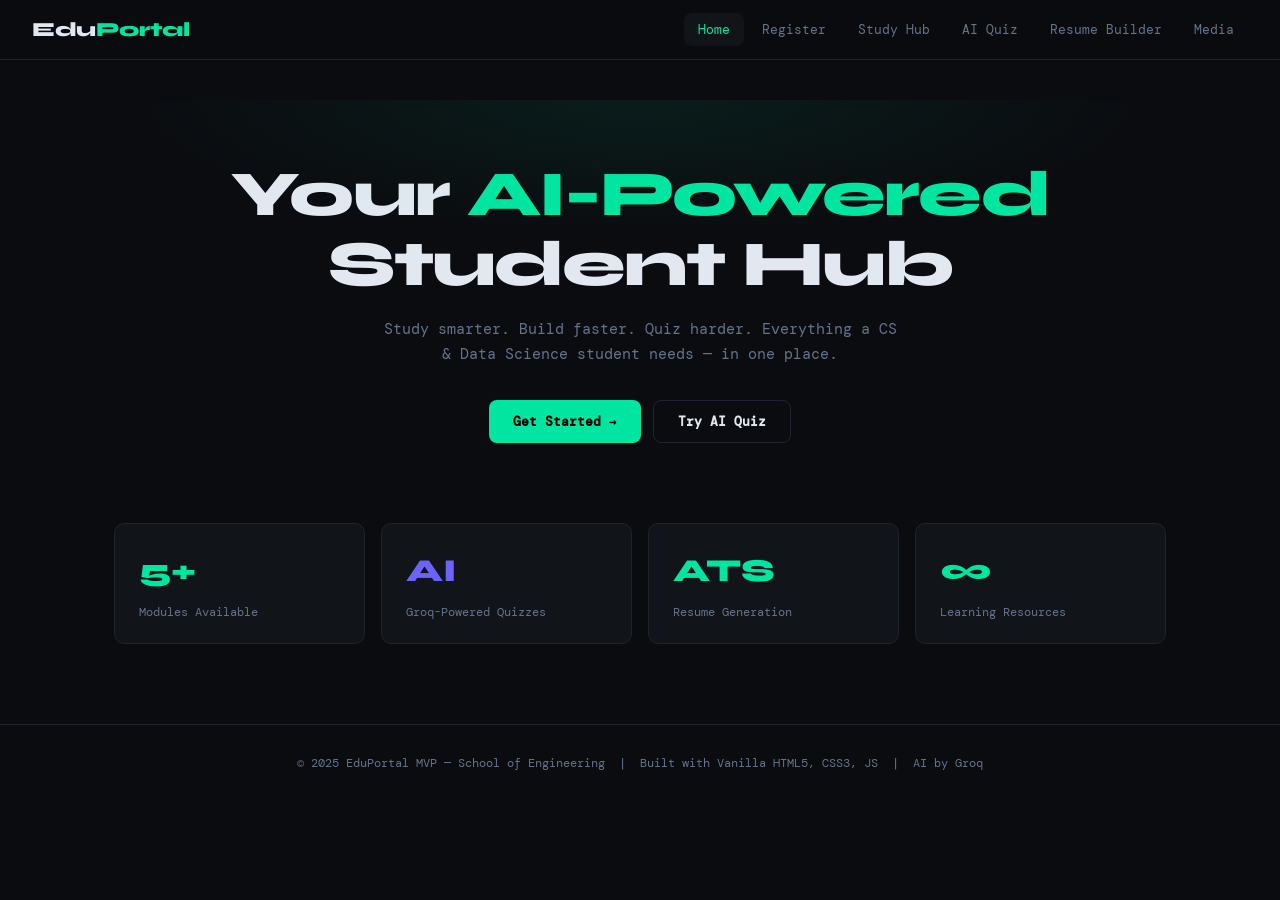
==== index.html @ 5105e4b5 "Rename eduportal.html to index.html" ====
<!DOCTYPE html>
<html lang="en">
<head>
  <meta charset="UTF-8" />
  <meta name="viewport" content="width=device-width, initial-scale=1.0" />
  <title>EduPortal MVP — AI Student Success Platform</title>
  <link rel="preconnect" href="https://fonts.googleapis.com" />
  <link href="https://fonts.googleapis.com/css2?family=Syne:wght@400;600;700;800&family=DM+Mono:wght@300;400;500&display=swap" rel="stylesheet" />
  <style>
    /* ─── TOKENS ─────────────────────────────────────────── */
    :root {
      --bg:        #0a0c10;
      --surface:   #111419;
      --border:    #1e2330;
      --accent:    #00e5a0;
      --accent2:   #6c63ff;
      --warn:      #ff6b6b;
      --text:      #e2e8f0;
      --muted:     #64748b;
      --radius:    10px;
      --font-head: 'Syne', sans-serif;
      --font-mono: 'DM Mono', monospace;
    }

    /* ─── RESET ──────────────────────────────────────────── */
    *, *::before, *::after { box-sizing: border-box; margin: 0; padding: 0; }
    html { scroll-behavior: smooth; }
    body {
      background: var(--bg);
      color: var(--text);
      font-family: var(--font-mono);
      font-size: 14px;
      line-height: 1.7;
      min-height: 100vh;
    }
    a { color: var(--accent); text-decoration: none; }
    button { cursor: pointer; font-family: var(--font-mono); }
    input, select, textarea {
      font-family: var(--font-mono);
      background: var(--surface);
      border: 1px solid var(--border);
      color: var(--text);
      border-radius: var(--radius);
      padding: 10px 14px;
      width: 100%;
      font-size: 13px;
      outline: none;
      transition: border .2s;
    }
    input:focus, select:focus, textarea:focus { border-color: var(--accent); }
    label { display: block; margin-bottom: 6px; color: var(--muted); font-size: 12px; text-transform: uppercase; letter-spacing: .08em; }

    /* ─── LAYOUT ─────────────────────────────────────────── */
    header {
      position: sticky; top: 0; z-index: 100;
      background: rgba(10,12,16,.92);
      backdrop-filter: blur(14px);
      border-bottom: 1px solid var(--border);
      padding: 0 32px;
      display: flex; align-items: center; justify-content: space-between;
      height: 60px;
    }
    .logo {
      font-family: var(--font-head);
      font-weight: 800; font-size: 20px;
      letter-spacing: -.02em;
    }
    .logo span { color: var(--accent); }

    nav { display: flex; gap: 4px; }
    nav button {
      background: none; border: none; color: var(--muted);
      font-size: 13px; padding: 8px 14px; border-radius: 8px;
      transition: color .2s, background .2s;
      font-family: var(--font-mono);
    }
    nav button.active, nav button:hover {
      color: var(--text); background: var(--surface);
    }
    nav button.active { color: var(--accent); }

    main { max-width: 1100px; margin: 0 auto; padding: 40px 24px 80px; }

    section { display: none; animation: fadeIn .3s ease; }
    section.active { display: block; }
    @keyframes fadeIn { from { opacity:0; transform: translateY(10px); } to { opacity:1; transform: none; } }

    footer {
      text-align: center;
      border-top: 1px solid var(--border);
      padding: 28px;
      color: var(--muted);
      font-size: 12px;
    }

    /* ─── HERO ───────────────────────────────────────────── */
    .hero {
      text-align: center;
      padding: 60px 20px 40px;
      position: relative;
    }
    .hero::before {
      content: '';
      position: absolute; inset: 0;
      background: radial-gradient(ellipse 70% 50% at 50% 0%, rgba(0,229,160,.08) 0%, transparent 70%);
      pointer-events: none;
    }
    .hero h1 {
      font-family: var(--font-head);
      font-size: clamp(2.2rem, 5vw, 4rem);
      font-weight: 800;
      letter-spacing: -.03em;
      line-height: 1.1;
      margin-bottom: 16px;
    }
    .hero h1 em { color: var(--accent); font-style: normal; }
    .hero p { color: var(--muted); max-width: 520px; margin: 0 auto 32px; font-size: 15px; }
    .btn {
      display: inline-flex; align-items: center; gap: 8px;
      background: var(--accent); color: #000;
      border: none; border-radius: 8px;
      padding: 12px 24px; font-size: 13px; font-weight: 600;
      font-family: var(--font-mono);
      transition: opacity .2s, transform .15s;
    }
    .btn:hover { opacity: .88; transform: translateY(-1px); }
    .btn.ghost {
      background: none; border: 1px solid var(--border);
      color: var(--text);
    }
    .btn.ghost:hover { border-color: var(--accent); color: var(--accent); }
    .btn.sm { padding: 8px 16px; font-size: 12px; }
    .btn.danger { background: var(--warn); }

    .stats-row {
      display: grid; grid-template-columns: repeat(auto-fit, minmax(180px, 1fr));
      gap: 16px; margin-top: 40px;
    }
    .stat-card {
      background: var(--surface);
      border: 1px solid var(--border);
      border-radius: var(--radius);
      padding: 20px 24px;
      text-align: left;
    }
    .stat-card .num {
      font-family: var(--font-head);
      font-size: 2rem; font-weight: 800;
      color: var(--accent);
    }
    .stat-card .lbl { color: var(--muted); font-size: 12px; margin-top: 4px; }

    /* ─── CARDS / PANELS ─────────────────────────────────── */
    .card {
      background: var(--surface);
      border: 1px solid var(--border);
      border-radius: var(--radius);
      padding: 28px;
      margin-bottom: 20px;
    }
    .card h2 {
      font-family: var(--font-head);
      font-size: 1.1rem; font-weight: 700;
      margin-bottom: 18px;
    }
    .card h2 .tag {
      display: inline-block;
      background: rgba(0,229,160,.12);
      color: var(--accent);
      font-size: 10px; padding: 2px 8px; border-radius: 20px;
      margin-left: 8px; vertical-align: middle;
      font-family: var(--font-mono); font-weight: 500;
    }

    .section-title {
      font-family: var(--font-head);
      font-size: 1.5rem; font-weight: 800;
      margin-bottom: 24px;
      letter-spacing: -.02em;
    }
    .section-title span { color: var(--accent); }

    /* ─── TABLES ─────────────────────────────────────────── */
    .table-wrap { overflow-x: auto; }
    table {
      width: 100%;
      border-collapse: collapse;
      font-size: 13px;
    }
    table[cellpadding] { /* honored inline */ }
    th {
      background: rgba(0,229,160,.07);
      color: var(--accent);
      text-align: left;
      padding: 12px 14px;
      font-weight: 600;
      font-size: 11px;
      text-transform: uppercase;
      letter-spacing: .06em;
      border-bottom: 1px solid var(--border);
    }
    td {
      padding: 12px 14px;
      border-bottom: 1px solid var(--border);
      color: var(--text);
      vertical-align: middle;
    }
    tr:last-child td { border-bottom: none; }
    tr:hover td { background: rgba(255,255,255,.02); }
    .badge {
      display: inline-block;
      padding: 3px 10px; border-radius: 20px;
      font-size: 11px; font-weight: 600;
    }
    .badge.green { background: rgba(0,229,160,.15); color: var(--accent); }
    .badge.purple { background: rgba(108,99,255,.2); color: #a99eff; }
    .badge.red { background: rgba(255,107,107,.15); color: var(--warn); }
    .badge.yellow { background: rgba(255,213,79,.12); color: #ffd54f; }

    /* ─── FORM GRID ──────────────────────────────────────── */
    .form-grid { display: grid; grid-template-columns: 1fr 1fr; gap: 16px; }
    @media(max-width:600px){ .form-grid { grid-template-columns: 1fr; } }
    .form-group { display: flex; flex-direction: column; }
    .form-group.full { grid-column: 1 / -1; }

    .radio-group, .check-group {
      display: flex; flex-wrap: wrap; gap: 10px; margin-top: 4px;
    }
    .radio-group label, .check-group label {
      display: flex; align-items: center; gap: 6px;
      cursor: pointer; color: var(--text);
      text-transform: none; letter-spacing: 0; font-size: 13px;
      margin: 0;
    }
    .radio-group input[type=radio],
    .check-group input[type=checkbox] {
      width: auto; accent-color: var(--accent);
    }

    .form-actions { display: flex; gap: 12px; margin-top: 8px; }

    /* ─── QUIZ ───────────────────────────────────────────── */
    #quiz-box { min-height: 200px; }
    .quiz-topic-row { display: flex; gap: 12px; margin-bottom: 20px; }
    .quiz-topic-row input { flex: 1; }
    .question-block {
      background: rgba(255,255,255,.03);
      border: 1px solid var(--border);
      border-radius: 8px;
      padding: 18px 20px;
      margin-bottom: 14px;
    }
    .question-block p {
      font-weight: 600; margin-bottom: 12px;
      color: var(--text); font-size: 14px;
    }
    .option-row {
      display: flex; align-items: center; gap: 8px;
      padding: 8px 10px; border-radius: 6px;
      cursor: pointer; transition: background .15s;
      margin-bottom: 4px;
    }
    .option-row:hover { background: rgba(0,229,160,.06); }
    .option-row input[type=radio] { width: auto; accent-color: var(--accent); }
    .option-row.correct { background: rgba(0,229,160,.12); border: 1px solid rgba(0,229,160,.3); }
    .option-row.wrong   { background: rgba(255,107,107,.1); border: 1px solid rgba(255,107,107,.25); }

    .quiz-result {
      text-align: center; padding: 28px;
      border: 1px solid var(--border);
      border-radius: var(--radius);
      background: var(--surface);
    }
    .quiz-result .score {
      font-family: var(--font-head);
      font-size: 3.5rem; font-weight: 800;
      color: var(--accent);
    }

    .loader {
      display: inline-block; width: 18px; height: 18px;
      border: 2px solid var(--border);
      border-top-color: var(--accent);
      border-radius: 50%;
      animation: spin .7s linear infinite;
      vertical-align: middle; margin-right: 8px;
    }
    @keyframes spin { to { transform: rotate(360deg); } }

    /* ─── RESUME BUILDER ─────────────────────────────────── */
    #resume-preview {
      background: #fff; color: #111;
      border-radius: var(--radius);
      padding: 36px 40px;
      font-family: 'DM Mono', monospace;
      font-size: 12.5px;
      line-height: 1.6;
    }
    #resume-preview h1 { font-size: 1.6rem; font-weight: 700; margin-bottom: 2px; }
    #resume-preview .contact { color: #555; margin-bottom: 16px; font-size: 12px; }
    #resume-preview h3 {
      font-size: .72rem; text-transform: uppercase; letter-spacing: .1em;
      color: #888; border-bottom: 1.5px solid #eee;
      padding-bottom: 4px; margin: 18px 0 8px;
    }
    #resume-preview ul { padding-left: 18px; }
    #resume-preview ul li { margin-bottom: 4px; }
    .skills-grid { display: flex; flex-wrap: wrap; gap: 6px; }
    .skills-grid span {
      background: #f0f4f8; color: #333;
      padding: 3px 10px; border-radius: 4px; font-size: 11px;
    }

    /* ─── MEDIA ──────────────────────────────────────────── */
    .media-grid { display: grid; grid-template-columns: 1fr 1fr; gap: 20px; }
    @media(max-width:700px){ .media-grid { grid-template-columns: 1fr; } }
    .media-card {
      background: var(--surface);
      border: 1px solid var(--border);
      border-radius: var(--radius);
      overflow: hidden;
    }
    .media-card video, .media-card audio { width: 100%; display: block; }
    .media-info { padding: 14px 16px; }
    .media-info h4 { font-family: var(--font-head); font-size: .95rem; margin-bottom: 4px; }
    .media-info p { color: var(--muted); font-size: 12px; }

    /* ─── TOAST ──────────────────────────────────────────── */
    #toast {
      position: fixed; bottom: 32px; right: 32px;
      background: var(--surface); border: 1px solid var(--accent);
      color: var(--accent); padding: 12px 20px;
      border-radius: 8px; font-size: 13px;
      opacity: 0; pointer-events: none;
      transition: opacity .3s;
      z-index: 9999;
    }
    #toast.show { opacity: 1; }

    /* ─── GROQ KEY NOTICE ─────────────────────────────────── */
    .api-notice {
      background: rgba(108,99,255,.1);
      border: 1px solid rgba(108,99,255,.3);
      border-radius: 8px;
      padding: 12px 16px;
      font-size: 12px;
      color: #a99eff;
      margin-bottom: 20px;
    }
    .api-notice input { margin-top: 8px; }

    /* ─── PROGRESS BAR ───────────────────────────────────── */
    .progress-bar {
      background: var(--border); border-radius: 99px;
      height: 6px; overflow: hidden; margin-top: 4px;
    }
    .progress-bar-fill {
      height: 100%; background: var(--accent);
      border-radius: 99px; transition: width .4s ease;
    }
  </style>
</head>
<body>

<!-- ═══════════════════════════════════════════════════════
     HEADER
════════════════════════════════════════════════════════ -->
<header>
  <div class="logo">Edu<span>Portal</span></div>
  <nav id="main-nav">
    <button class="active" data-target="home">Home</button>
    <button data-target="register">Register</button>
    <button data-target="study">Study Hub</button>
    <button data-target="quiz">AI Quiz</button>
    <button data-target="resume">Resume Builder</button>
    <button data-target="media">Media</button>
  </nav>
</header>

<!-- ═══════════════════════════════════════════════════════
     MAIN
════════════════════════════════════════════════════════ -->
<main>

  <!-- ── HOME ────────────────────────────────────────────── -->
  <section id="home" class="active">
    <div class="hero">
      <h1>Your <em>AI-Powered</em><br>Student Hub</h1>
      <p>Study smarter. Build faster. Quiz harder. Everything a CS & Data Science student needs — in one place.</p>
      <div style="display:flex;gap:12px;justify-content:center;flex-wrap:wrap;">
        <button class="btn" onclick="navigate('register')">Get Started →</button>
        <button class="btn ghost" onclick="navigate('quiz')">Try AI Quiz</button>
      </div>
    </div>
    <div class="stats-row">
      <div class="stat-card"><div class="num">5+</div><div class="lbl">Modules Available</div></div>
      <div class="stat-card"><div class="num" style="color:var(--accent2)">AI</div><div class="lbl">Groq-Powered Quizzes</div></div>
      <div class="stat-card"><div class="num">ATS</div><div class="lbl">Resume Generation</div></div>
      <div class="stat-card"><div class="num">∞</div><div class="lbl">Learning Resources</div></div>
    </div>
  </section>

  <!-- ── REGISTER ─────────────────────────────────────────── -->
  <section id="register">
    <p class="section-title">Student <span>Registration</span></p>

    <div class="card">
      <h2>Personal Information</h2>
      <form id="reg-form" novalidate>
        <div class="form-grid">
          <div class="form-group">
            <label for="fname">First Name *</label>
            <input type="text" id="fname" name="fname" placeholder="Ada" required />
          </div>
          <div class="form-group">
            <label for="lname">Last Name *</label>
            <input type="text" id="lname" name="lname" placeholder="Lovelace" required />
          </div>
          <div class="form-group">
            <label for="email">Email *</label>
            <input type="email" id="email" name="email" placeholder="ada@uni.edu" required />
          </div>
          <div class="form-group">
            <label for="phone">Phone</label>
            <input type="tel" id="phone" name="phone" placeholder="+91 98765 43210" />
          </div>

          <div class="form-group full">
            <label>Gender *</label>
            <div class="radio-group">
              <label><input type="radio" name="gender" value="female" /> Female</label>
              <label><input type="radio" name="gender" value="male" /> Male</label>
              <label><input type="radio" name="gender" value="nonbinary" /> Non-binary</label>
              <label><input type="radio" name="gender" value="prefer-not" /> Prefer not to say</label>
            </div>
          </div>

          <div class="form-group">
            <label for="course">Course *</label>
            <select id="course" name="course">
              <option value="">— Select a Course —</option>
              <option value="cs">B.Tech Computer Science</option>
              <option value="ds">B.Sc Data Science</option>
              <option value="it">B.Tech Information Technology</option>
              <option value="ai">M.Tech Artificial Intelligence</option>
              <option value="cyber">B.Tech Cyber Security</option>
            </select>
          </div>
          <div class="form-group">
            <label for="year">Year of Study</label>
            <select id="year" name="year">
              <option value="">— Select Year —</option>
              <option>Year 1</option>
              <option>Year 2</option>
              <option>Year 3</option>
              <option>Year 4</option>
            </select>
          </div>

          <div class="form-group full">
            <label>Technical Skills (select all that apply)</label>
            <div class="check-group">
              <label><input type="checkbox" name="skills" value="python" /> Python</label>
              <label><input type="checkbox" name="skills" value="sql" /> SQL</label>
              <label><input type="checkbox" name="skills" value="ml" /> Machine Learning</label>
              <label><input type="checkbox" name="skills" value="js" /> JavaScript</label>
              <label><input type="checkbox" name="skills" value="java" /> Java</label>
              <label><input type="checkbox" name="skills" value="cpp" /> C/C++</label>
              <label><input type="checkbox" name="skills" value="ds-algo" /> Data Structures</label>
              <label><input type="checkbox" name="skills" value="cyber" /> Cyber Security</label>
            </div>
          </div>

          <div class="form-group full">
            <label for="bio">Short Bio</label>
            <textarea id="bio" name="bio" rows="3" placeholder="Tell us a little about yourself..."></textarea>
          </div>
        </div>

        <div class="form-actions" style="margin-top:20px;">
          <button type="submit" class="btn">Submit Registration</button>
          <button type="reset" class="btn ghost">Reset</button>
        </div>
      </form>
    </div>

    <!-- Registered students table -->
    <div class="card" id="students-card" style="display:none;">
      <h2>Registered Students <span class="tag" id="student-count">0</span></h2>
      <div class="table-wrap">
        <table cellpadding="0" cellspacing="0">
          <thead>
            <tr>
              <th>Name</th><th>Email</th><th>Course</th><th>Skills</th><th>Registered</th>
            </tr>
          </thead>
          <tbody id="students-tbody"></tbody>
        </table>
      </div>
    </div>
  </section>

  <!-- ── STUDY HUB ─────────────────────────────────────────── -->
  <section id="study">
    <p class="section-title">Study <span>Hub</span></p>

    <div class="card">
      <h2>School of Engineering — Resource Directory <span class="tag">Advanced Table</span></h2>
      <div class="table-wrap">
        <table cellpadding="4" cellspacing="0">
          <thead>
            <tr>
              <th rowspan="2">Dept.</th>
              <th colspan="3">Course Materials</th>
              <th rowspan="2">Difficulty</th>
              <th rowspan="2">Format</th>
            </tr>
            <tr>
              <th>Module</th>
              <th>Topic</th>
              <th>Resource Link</th>
            </tr>
          </thead>
          <tbody>
            <tr>
              <td rowspan="3"><strong>CS</strong></td>
              <td>CS 301</td>
              <td>Data Structures &amp; Algorithms</td>
              <td><a href="#" onclick="toast('Resource coming soon!')">notes_dsa.pdf</a></td>
              <td><span class="badge yellow">Intermediate</span></td>
              <td>PDF</td>
            </tr>
            <tr>
              <td>CS 402</td>
              <td>Operating Systems</td>
              <td><a href="#" onclick="toast('Resource coming soon!')">os_chapter1-4.pdf</a></td>
              <td><span class="badge red">Advanced</span></td>
              <td>PDF</td>
            </tr>
            <tr>
              <td>CS 210</td>
              <td>Computer Networks</td>
              <td><a href="#" onclick="toast('Resource coming soon!')">networks_slides.pptx</a></td>
              <td><span class="badge yellow">Intermediate</span></td>
              <td>PPTX</td>
            </tr>
            <tr>
              <td rowspan="2"><strong>DS</strong></td>
              <td>DS 101</td>
              <td>Python for Data Science</td>
              <td><a href="#" onclick="toast('Resource coming soon!')">python_ds_intro.ipynb</a></td>
              <td><span class="badge green">Beginner</span></td>
              <td>Notebook</td>
            </tr>
            <tr>
              <td>DS 303</td>
              <td>Machine Learning Fundamentals</td>
              <td><a href="#" onclick="toast('Resource coming soon!')">ml_handbook.pdf</a></td>
              <td><span class="badge red">Advanced</span></td>
              <td>PDF</td>
            </tr>
            <tr>
              <td rowspan="2"><strong>Cyber</strong></td>
              <td>CY 201</td>
              <td>Network Security Basics</td>
              <td><a href="#" onclick="toast('Resource coming soon!')">netsec_intro.pdf</a></td>
              <td><span class="badge yellow">Intermediate</span></td>
              <td>PDF</td>
            </tr>
            <tr>
              <td>CY 305</td>
              <td>Ethical Hacking &amp; Pen Testing</td>
              <td><a href="#" onclick="toast('Resource coming soon!')">pentesting_labs.zip</a></td>
              <td><span class="badge red">Advanced</span></td>
              <td>Lab Kit</td>
            </tr>
          </tbody>
        </table>
      </div>
    </div>

    <div class="card">
      <h2>Exam Schedule <span class="tag">Rowspan / Colspan</span></h2>
      <div class="table-wrap">
        <table cellpadding="4" cellspacing="0">
          <thead>
            <tr>
              <th colspan="2">Semester</th>
              <th>Subject</th>
              <th>Date</th>
              <th>Time</th>
              <th>Venue</th>
              <th>Status</th>
            </tr>
          </thead>
          <tbody>
            <tr>
              <td rowspan="3" style="font-weight:700;color:var(--accent);">Sem 5</td>
              <td rowspan="2">Mid-Term</td>
              <td>Data Structures</td>
              <td>14 Apr 2025</td>
              <td>09:00</td>
              <td>Hall A</td>
              <td><span class="badge green">Scheduled</span></td>
            </tr>
            <tr>
              <td>OS Concepts</td>
              <td>15 Apr 2025</td>
              <td>09:00</td>
              <td>Hall B</td>
              <td><span class="badge green">Scheduled</span></td>
            </tr>
            <tr>
              <td>End-Term</td>
              <td>Machine Learning</td>
              <td>10 May 2025</td>
              <td>14:00</td>
              <td>Hall A</td>
              <td><span class="badge purple">Upcoming</span></td>
            </tr>
            <tr>
              <td rowspan="2" style="font-weight:700;color:var(--accent2);">Sem 6</td>
              <td>Mid-Term</td>
              <td>Cyber Security</td>
              <td>18 Apr 2025</td>
              <td>11:00</td>
              <td>Lab 3</td>
              <td><span class="badge yellow">TBA</span></td>
            </tr>
            <tr>
              <td>End-Term</td>
              <td>Deep Learning</td>
              <td>20 May 2025</td>
              <td>10:00</td>
              <td>Hall C</td>
              <td><span class="badge yellow">TBA</span></td>
            </tr>
          </tbody>
        </table>
      </div>
    </div>
  </section>

  <!-- ── AI QUIZ ───────────────────────────────────────────── -->
  <section id="quiz">
    <p class="section-title"><span>AI</span> Quiz Generator</p>

    <div class="api-notice">
      <strong>⚡ Groq API Key Required</strong> — This feature calls the Groq API directly from your browser. Your key is stored only in memory.
      <input type="password" id="groq-key" placeholder="gsk_xxxxxxxxxxxxxxxxxxxxxxxx" />
    </div>

    <div class="card">
      <h2>Generate a Quiz <span class="tag">Groq / LLaMA 3</span></h2>
      <div class="quiz-topic-row">
        <input type="text" id="quiz-topic" value="Cyber Security &amp; Data Science" placeholder="Topic (e.g. Machine Learning, Networks)" />
        <button class="btn" id="gen-btn" onclick="generateQuiz()">Generate</button>
      </div>
      <div id="quiz-box">
        <p style="color:var(--muted);font-size:13px;">Enter a topic and click Generate to create a 5-question MCQ.</p>
      </div>
      <div id="quiz-actions" style="display:none;margin-top:16px;">
        <button class="btn" onclick="submitQuiz()">Submit Quiz</button>
        <button class="btn ghost" onclick="generateQuiz()">Regenerate</button>
      </div>
    </div>

    <!-- Quiz history from localStorage -->
    <div class="card" id="history-card" style="display:none;">
      <h2>Quiz History</h2>
      <div class="table-wrap">
        <table cellpadding="0" cellspacing="0">
          <thead>
            <tr><th>Topic</th><th>Score</th><th>Date</th></tr>
          </thead>
          <tbody id="history-tbody"></tbody>
        </table>
      </div>
    </div>
  </section>

  <!-- ── RESUME BUILDER ────────────────────────────────────── -->
  <section id="resume">
    <p class="section-title">Resume <span>Builder</span></p>

    <div style="display:grid;grid-template-columns:1fr 1fr;gap:20px;" class="resume-layout">
      <div>
        <div class="card">
          <h2>Profile</h2>
          <div class="form-grid">
            <div class="form-group full">
              <label for="r-name">Full Name</label>
              <input id="r-name" type="text" value="Ada Lovelace" oninput="buildResume()" />
            </div>
            <div class="form-group">
              <label for="r-email">Email</label>
              <input id="r-email" type="email" value="ada@uni.edu" oninput="buildResume()" />
            </div>
            <div class="form-group">
              <label for="r-phone">Phone</label>
              <input id="r-phone" type="tel" value="+91 98765 43210" oninput="buildResume()" />
            </div>
            <div class="form-group full">
              <label for="r-role">Target Role</label>
              <select id="r-role" onchange="buildResume()">
                <option value="Data Analyst">Data Analyst</option>
                <option value="ML Engineer">ML Engineer</option>
                <option value="Software Engineer">Software Engineer</option>
                <option value="Cyber Security Analyst">Cyber Security Analyst</option>
              </select>
            </div>
            <div class="form-group full">
              <label>Core Skills</label>
              <div class="check-group">
                <label><input type="checkbox" class="r-skill" value="Python" checked oninput="buildResume()" /> Python</label>
                <label><input type="checkbox" class="r-skill" value="SQL" checked oninput="buildResume()" /> SQL</label>
                <label><input type="checkbox" class="r-skill" value="Machine Learning" checked oninput="buildResume()" /> Machine Learning</label>
                <label><input type="checkbox" class="r-skill" value="Tableau" oninput="buildResume()" /> Tableau</label>
                <label><input type="checkbox" class="r-skill" value="Power BI" oninput="buildResume()" /> Power BI</label>
                <label><input type="checkbox" class="r-skill" value="TensorFlow" oninput="buildResume()" /> TensorFlow</label>
                <label><input type="checkbox" class="r-skill" value="Pandas" checked oninput="buildResume()" /> Pandas</label>
                <label><input type="checkbox" class="r-skill" value="Scikit-learn" checked oninput="buildResume()" /> Scikit-learn</label>
              </div>
            </div>
          </div>
          <div class="form-actions" style="margin-top:18px;">
            <button class="btn sm" onclick="downloadResume()">Download PDF (Print)</button>
          </div>
        </div>
      </div>

      <div>
        <div id="resume-preview">
          <!-- built by JS -->
        </div>
      </div>
    </div>

    <style>
      @media(max-width:800px){.resume-layout{grid-template-columns:1fr!important;}}
    </style>
  </section>

  <!-- ── MEDIA ─────────────────────────────────────────────── -->
  <section id="media">
    <p class="section-title">Lesson <span>Previews</span></p>

    <div class="media-grid">
      <div class="media-card">
        <video controls poster="" preload="metadata">
          <source src="https://www.w3schools.com/html/mov_bbb.mp4" type="video/mp4" />
          Your browser does not support the video tag.
        </video>
        <div class="media-info">
          <h4>Intro to Data Science</h4>
          <p>Module 1 — Overview &amp; Python fundamentals. Duration: 12 min.</p>
        </div>
      </div>

      <div class="media-card">
        <video controls preload="metadata">
          <source src="https://www.w3schools.com/html/movie.mp4" type="video/mp4" />
          Your browser does not support the video tag.
        </video>
        <div class="media-info">
          <h4>Cyber Security Basics</h4>
          <p>Module 1 — Threat landscape &amp; CIA triad. Duration: 9 min.</p>
        </div>
      </div>

      <div class="media-card" style="grid-column:1/-1;">
        <audio controls preload="metadata" style="padding:16px;background:var(--surface);">
          <source src="https://www.w3schools.com/html/horse.ogg" type="audio/ogg" />
          <source src="https://www.w3schools.com/html/horse.mp3" type="audio/mpeg" />
          Your browser does not support the audio element.
        </audio>
        <div class="media-info">
          <h4>Podcast: Machine Learning Trends 2025</h4>
          <p>Audio lecture — listen during your commute. Duration: 22 min.</p>
        </div>
      </div>
    </div>
  </section>

</main>

<!-- ═══════════════════════════════════════════════════════
     FOOTER
════════════════════════════════════════════════════════ -->
<footer>
  <p>© 2025 EduPortal MVP — School of Engineering &nbsp;|&nbsp; Built with Vanilla HTML5, CSS3, JS &nbsp;|&nbsp; AI by Groq</p>
</footer>

<!-- TOAST -->
<div id="toast"></div>


<!-- ═══════════════════════════════════════════════════════
     JAVASCRIPT
════════════════════════════════════════════════════════ -->
<script>
'use strict';

/* ── JS DATA SCHEMAS (mirrors Prisma models) ──────────────── */
/*
  User            { id, firstName, lastName, email, phone, gender, course, year, skills[], bio, createdAt }
  CourseMaterial  { id, dept, moduleCode, topic, resourceUrl, difficulty, format }
  QuizResult      { id, userId, topic, score, totalQ, answers[], takenAt }
  CalendarEvent   { id, userId, title, date, time, venue, type, status }
  ResumeProfile   { id, userId, fullName, email, phone, targetRole, skills[], summary, experience[], education[] }
*/

/* ── NAVIGATION ──────────────────────────────────────────── */
function navigate(target) {
  document.querySelectorAll('section').forEach(s => s.classList.remove('active'));
  document.querySelectorAll('nav button').forEach(b => b.classList.remove('active'));
  document.getElementById(target)?.classList.add('active');
  document.querySelector(`nav button[data-target="${target}"]`)?.classList.add('active');
}

document.querySelectorAll('nav button').forEach(btn => {
  btn.addEventListener('click', () => navigate(btn.dataset.target));
});

/* ── TOAST ───────────────────────────────────────────────── */
function toast(msg) {
  const t = document.getElementById('toast');
  t.textContent = msg; t.classList.add('show');
  setTimeout(() => t.classList.remove('show'), 2800);
}

/* ── REGISTRATION ────────────────────────────────────────── */
const regForm = document.getElementById('reg-form');
let students = JSON.parse(localStorage.getItem('edu_students') || '[]');

regForm.addEventListener('submit', e => {
  e.preventDefault();
  const fd = new FormData(regForm);
  const skills = [...document.querySelectorAll('input[name=skills]:checked')].map(i => i.value);

  if (!fd.get('fname') || !fd.get('email') || !fd.get('course')) {
    toast('⚠ Please fill required fields.'); return;
  }

  const student = {
    id: Date.now(),
    firstName: fd.get('fname'),
    lastName: fd.get('lname'),
    email: fd.get('email'),
    phone: fd.get('phone'),
    gender: fd.get('gender'),
    course: fd.get('course'),
    year: fd.get('year'),
    skills,
    bio: fd.get('bio'),
    createdAt: new Date().toISOString()
  };

  students.push(student);
  localStorage.setItem('edu_students', JSON.stringify(students));
  renderStudents();
  regForm.reset();
  toast('✓ Registration successful!');
});

function renderStudents() {
  if (!students.length) return;
  document.getElementById('students-card').style.display = 'block';
  document.getElementById('student-count').textContent = students.length;
  const tbody = document.getElementById('students-tbody');
  tbody.innerHTML = students.map(s => `
    <tr>
      <td>${s.firstName} ${s.lastName}</td>
      <td>${s.email}</td>
      <td><span class="badge purple">${s.course.toUpperCase()}</span></td>
      <td>${s.skills.join(', ') || '—'}</td>
      <td>${new Date(s.createdAt).toLocaleDateString()}</td>
    </tr>`).join('');
}
renderStudents();

/* ── AI QUIZ (GROQ) ──────────────────────────────────────── */
let currentQuiz = null;

async function generateQuiz() {
  const apiKey = document.getElementById('groq-key').value.trim();
  const topic  = document.getElementById('quiz-topic').value.trim() || 'Cyber Security & Data Science';
  const box    = document.getElementById('quiz-box');
  const actions = document.getElementById('quiz-actions');

  if (!apiKey) { toast('⚠ Enter your Groq API key first.'); return; }

  box.innerHTML = `<p><span class="loader"></span> Generating 5-question MCQ on <em>${topic}</em>…</p>`;
  actions.style.display = 'none';

  const SYSTEM = `You are an educational quiz generator. Always respond with ONLY valid JSON — no markdown, no preamble.`;
  const USER   = `Generate exactly 5 multiple-choice questions about: "${topic}".
Return a JSON object with this structure:
{
  "topic": "string",
  "questions": [
    {
      "id": 1,
      "question": "string",
      "options": ["A) ...", "B) ...", "C) ...", "D) ..."],
      "answer": "A"
    }
  ]
}
The "answer" field must be "A", "B", "C", or "D" (matching the correct option).`;

  try {
    const res = await fetch('https://api.groq.com/openai/v1/chat/completions', {
      method: 'POST',
      headers: {
        'Content-Type': 'application/json',
        'Authorization': `Bearer ${apiKey}`
      },
      body: JSON.stringify({
        model: 'allam-2-7b',
        temperature: 0.7,
        max_tokens: 1200,
        messages: [
          { role: 'system', content: SYSTEM },
          { role: 'user',   content: USER }
        ]
      })
    });

    if (!res.ok) {
      const err = await res.json();
      throw new Error(err.error?.message || `HTTP ${res.status}`);
    }

    const data = await res.json();
    let raw = data.choices[0].message.content.trim();
    // strip possible markdown fences
    raw = raw.replace(/```json|```/g, '').trim();
    currentQuiz = JSON.parse(raw);
    renderQuiz(currentQuiz);
    actions.style.display = 'flex';

  } catch (err) {
    box.innerHTML = `<p style="color:var(--warn);">❌ Error: ${err.message}</p>
      <p style="color:var(--muted);margin-top:8px;font-size:12px;">Check your API key and CORS settings. Groq API keys start with <code>gsk_</code>.</p>`;
  }
}

function renderQuiz(quiz) {
  const box = document.getElementById('quiz-box');
  box.innerHTML = quiz.questions.map((q, i) => `
    <div class="question-block" id="qblock-${i}">
      <p>Q${i+1}. ${q.question}</p>
      ${q.options.map((opt, j) => {
        const letter = ['A','B','C','D'][j];
        return `<label class="option-row" id="opt-${i}-${letter}">
          <input type="radio" name="q${i}" value="${letter}" />
          <span>${opt}</span>
        </label>`;
      }).join('')}
    </div>`).join('');
}

function submitQuiz() {
  if (!currentQuiz) return;
  let score = 0;
  currentQuiz.questions.forEach((q, i) => {
    const selected = document.querySelector(`input[name="q${i}"]:checked`)?.value;
    const correct  = q.answer;
    // highlight all options
    ['A','B','C','D'].forEach(l => {
      const el = document.getElementById(`opt-${i}-${l}`);
      if (!el) return;
      el.style.pointerEvents = 'none';
      if (l === correct) el.classList.add('correct');
      else if (l === selected && l !== correct) el.classList.add('wrong');
    });
    if (selected === correct) score++;
  });

  const pct = Math.round((score / currentQuiz.questions.length) * 100);
  document.getElementById('quiz-box').insertAdjacentHTML('afterend', `
    <div class="quiz-result" id="quiz-result-block" style="margin-top:20px;">
      <div class="score">${score}/${currentQuiz.questions.length}</div>
      <p style="margin-top:8px;color:var(--muted);">${pct}% — ${pct>=80?'🏆 Excellent!':pct>=50?'👍 Good effort!':'📚 Keep studying!'}</p>
      <div class="progress-bar" style="max-width:200px;margin:12px auto 0;">
        <div class="progress-bar-fill" style="width:${pct}%"></div>
      </div>
    </div>`);

  // save to history
  const history = JSON.parse(localStorage.getItem('edu_quiz_history') || '[]');
  history.unshift({ topic: currentQuiz.topic, score: `${score}/${currentQuiz.questions.length}`, date: new Date().toLocaleDateString() });
  localStorage.setItem('edu_quiz_history', JSON.stringify(history.slice(0, 20)));
  renderQuizHistory();
  document.getElementById('quiz-actions').innerHTML = `<button class="btn ghost" onclick="generateQuiz()">Try Another</button>`;
}

function renderQuizHistory() {
  const history = JSON.parse(localStorage.getItem('edu_quiz_history') || '[]');
  if (!history.length) return;
  document.getElementById('history-card').style.display = 'block';
  document.getElementById('history-tbody').innerHTML = history.map(h => `
    <tr>
      <td>${h.topic}</td>
      <td><span class="badge green">${h.score}</span></td>
      <td>${h.date}</td>
    </tr>`).join('');
}
renderQuizHistory();

/* ── RESUME BUILDER ──────────────────────────────────────── */
function getSelectedSkills() {
  return [...document.querySelectorAll('.r-skill:checked')].map(i => i.value);
}

function buildResume() {
  const name   = document.getElementById('r-name').value || 'Your Name';
  const email  = document.getElementById('r-email').value || 'email@uni.edu';
  const phone  = document.getElementById('r-phone').value || '';
  const role   = document.getElementById('r-role').value;
  const skills = getSelectedSkills();

  const expMap = {
    'Data Analyst': [
      { co: 'TechCorp Analytics', role: 'Data Analyst Intern', dates: 'Jun 2024 – Aug 2024', bullets: ['Built 3 Tableau dashboards reducing reporting time by 40%','Wrote complex SQL queries on 2M+ row datasets','Cleaned and transformed data using Python (Pandas, NumPy)'] },
    ],
    'ML Engineer': [
      { co: 'AI Startup', role: 'ML Engineer Intern', dates: 'May 2024 – Jul 2024', bullets: ['Trained image classification model (ResNet-50) — 93% accuracy','Deployed model via FastAPI on AWS EC2','Automated data pipeline using Apache Airflow'] },
    ],
    'Software Engineer': [
      { co: 'Dev Agency', role: 'Software Engineer Intern', dates: 'Jun 2024 – Aug 2024', bullets: ['Built REST APIs in Node.js serving 10K+ daily requests','Contributed to React.js frontend — 5 features shipped','Wrote unit tests (Jest) — 85% code coverage'] },
    ],
    'Cyber Security Analyst': [
      { co: 'SecureTech', role: 'Security Intern', dates: 'Jul 2024 – Sep 2024', bullets: ['Performed vulnerability assessments using Nmap & Metasploit','Documented 12 CVEs in internal audit','Configured firewall rules on pfSense — blocked 200+ threat IPs'] },
    ],
  };

  const exp = expMap[role] || expMap['Data Analyst'];

  document.getElementById('resume-preview').innerHTML = `
    <h1>${name}</h1>
    <div class="contact">${email} &nbsp;|&nbsp; ${phone} &nbsp;|&nbsp; linkedin.com/in/${name.replace(/\s+/g,'-').toLowerCase()} &nbsp;|&nbsp; github.com/${name.split(' ')[0].toLowerCase()}</div>

    <h3>Summary</h3>
    <p>Motivated ${role} with strong foundations in data analysis, programming, and problem-solving. Seeking to apply academic knowledge in a high-impact role.</p>

    <h3>Experience</h3>
    ${exp.map(e => `
      <p><strong>${e.role}</strong> — ${e.co} <span style="float:right;color:#888;">${e.dates}</span></p>
      <ul>${e.bullets.map(b => `<li>${b}</li>`).join('')}</ul>
    `).join('')}

    <h3>Education</h3>
    <p><strong>B.Tech Computer Science</strong> — School of Engineering <span style="float:right;color:#888;">2021 – 2025</span></p>
    <p style="color:#555;">CGPA: 8.4 / 10 &nbsp;|&nbsp; Relevant: DSA, DBMS, ML, OS</p>

    <h3>Technical Skills</h3>
    <div class="skills-grid">${skills.map(s => `<span>${s}</span>`).join('') || '<span>—</span>'}</div>

    <h3>Projects</h3>
    <p><strong>Customer Churn Prediction</strong> — Built XGBoost model (AUC 0.91) on telecom dataset. Deployed on Streamlit.</p>
    <p><strong>SQL Sales Dashboard</strong> — PostgreSQL + Metabase dashboard for retail KPIs (10+ metrics).</p>

    <h3>Certifications</h3>
    <ul>
      <li>Google Data Analytics Professional Certificate</li>
      <li>AWS Cloud Practitioner Essentials</li>
    </ul>
  `;
}

function downloadResume() {
  window.print();
  toast('Opening print dialog — Save as PDF for best results.');
}

// init resume on load
buildResume();
</script>
</body>
</html>
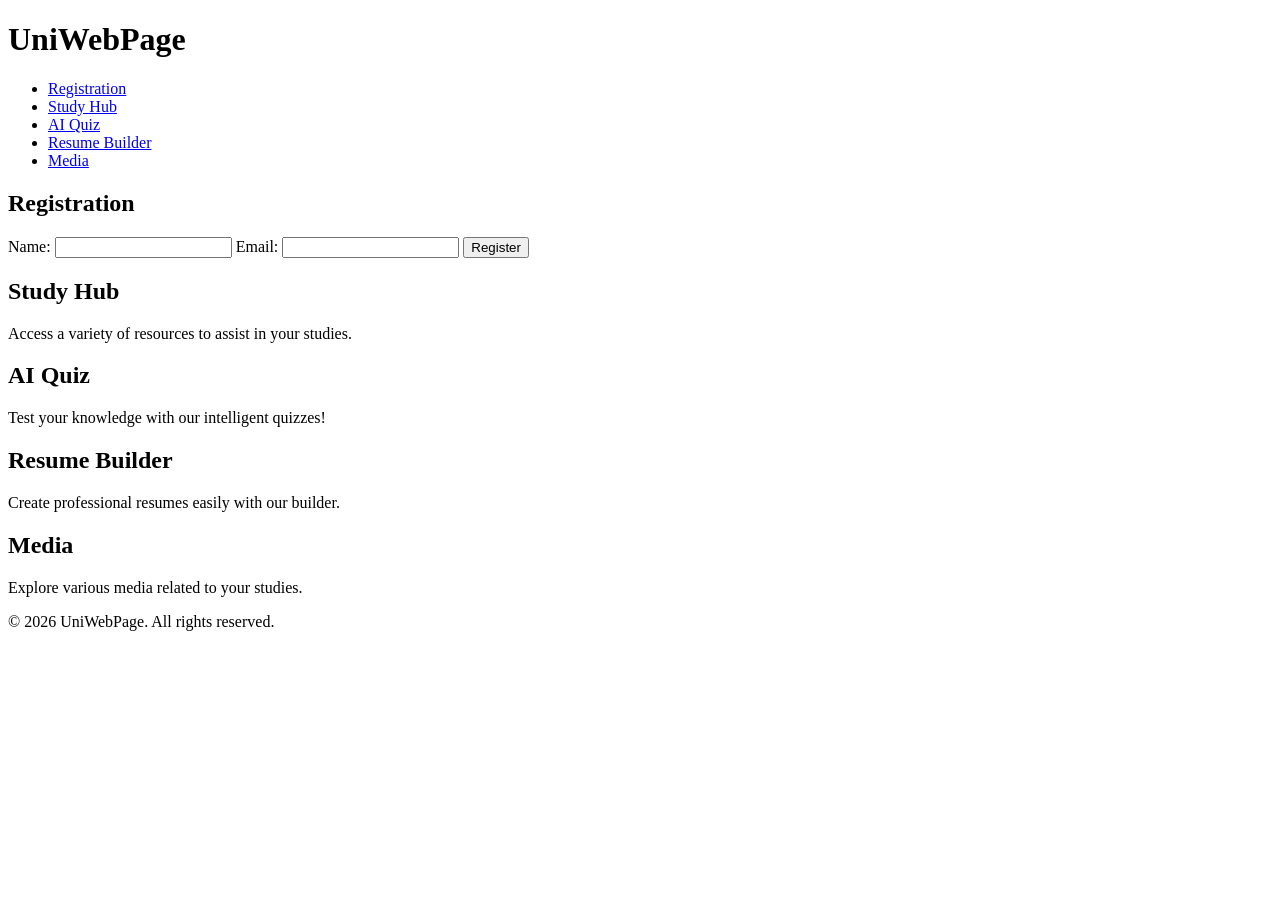
==== commit d0862b77: "Updated index.html for improved design and user experience" ====
--- a/index.html
+++ b/index.html
@@ -1,1082 +1,54 @@
 <!DOCTYPE html>
 <html lang="en">
 <head>
-  <meta charset="UTF-8" />
-  <meta name="viewport" content="width=device-width, initial-scale=1.0" />
-  <title>EduPortal MVP — AI Student Success Platform</title>
-  <link rel="preconnect" href="https://fonts.googleapis.com" />
-  <link href="https://fonts.googleapis.com/css2?family=Syne:wght@400;600;700;800&family=DM+Mono:wght@300;400;500&display=swap" rel="stylesheet" />
-  <style>
-    /* ─── TOKENS ─────────────────────────────────────────── */
-    :root {
-      --bg:        #0a0c10;
-      --surface:   #111419;
-      --border:    #1e2330;
-      --accent:    #00e5a0;
-      --accent2:   #6c63ff;
-      --warn:      #ff6b6b;
-      --text:      #e2e8f0;
-      --muted:     #64748b;
-      --radius:    10px;
-      --font-head: 'Syne', sans-serif;
-      --font-mono: 'DM Mono', monospace;
-    }
-
-    /* ─── RESET ──────────────────────────────────────────── */
-    *, *::before, *::after { box-sizing: border-box; margin: 0; padding: 0; }
-    html { scroll-behavior: smooth; }
-    body {
-      background: var(--bg);
-      color: var(--text);
-      font-family: var(--font-mono);
-      font-size: 14px;
-      line-height: 1.7;
-      min-height: 100vh;
-    }
-    a { color: var(--accent); text-decoration: none; }
-    button { cursor: pointer; font-family: var(--font-mono); }
-    input, select, textarea {
-      font-family: var(--font-mono);
-      background: var(--surface);
-      border: 1px solid var(--border);
-      color: var(--text);
-      border-radius: var(--radius);
-      padding: 10px 14px;
-      width: 100%;
-      font-size: 13px;
-      outline: none;
-      transition: border .2s;
-    }
-    input:focus, select:focus, textarea:focus { border-color: var(--accent); }
-    label { display: block; margin-bottom: 6px; color: var(--muted); font-size: 12px; text-transform: uppercase; letter-spacing: .08em; }
-
-    /* ─── LAYOUT ─────────────────────────────────────────── */
-    header {
-      position: sticky; top: 0; z-index: 100;
-      background: rgba(10,12,16,.92);
-      backdrop-filter: blur(14px);
-      border-bottom: 1px solid var(--border);
-      padding: 0 32px;
-      display: flex; align-items: center; justify-content: space-between;
-      height: 60px;
-    }
-    .logo {
-      font-family: var(--font-head);
-      font-weight: 800; font-size: 20px;
-      letter-spacing: -.02em;
-    }
-    .logo span { color: var(--accent); }
-
-    nav { display: flex; gap: 4px; }
-    nav button {
-      background: none; border: none; color: var(--muted);
-      font-size: 13px; padding: 8px 14px; border-radius: 8px;
-      transition: color .2s, background .2s;
-      font-family: var(--font-mono);
-    }
-    nav button.active, nav button:hover {
-      color: var(--text); background: var(--surface);
-    }
-    nav button.active { color: var(--accent); }
-
-    main { max-width: 1100px; margin: 0 auto; padding: 40px 24px 80px; }
-
-    section { display: none; animation: fadeIn .3s ease; }
-    section.active { display: block; }
-    @keyframes fadeIn { from { opacity:0; transform: translateY(10px); } to { opacity:1; transform: none; } }
-
-    footer {
-      text-align: center;
-      border-top: 1px solid var(--border);
-      padding: 28px;
-      color: var(--muted);
-      font-size: 12px;
-    }
-
-    /* ─── HERO ───────────────────────────────────────────── */
-    .hero {
-      text-align: center;
-      padding: 60px 20px 40px;
-      position: relative;
-    }
-    .hero::before {
-      content: '';
-      position: absolute; inset: 0;
-      background: radial-gradient(ellipse 70% 50% at 50% 0%, rgba(0,229,160,.08) 0%, transparent 70%);
-      pointer-events: none;
-    }
-    .hero h1 {
-      font-family: var(--font-head);
-      font-size: clamp(2.2rem, 5vw, 4rem);
-      font-weight: 800;
-      letter-spacing: -.03em;
-      line-height: 1.1;
-      margin-bottom: 16px;
-    }
-    .hero h1 em { color: var(--accent); font-style: normal; }
-    .hero p { color: var(--muted); max-width: 520px; margin: 0 auto 32px; font-size: 15px; }
-    .btn {
-      display: inline-flex; align-items: center; gap: 8px;
-      background: var(--accent); color: #000;
-      border: none; border-radius: 8px;
-      padding: 12px 24px; font-size: 13px; font-weight: 600;
-      font-family: var(--font-mono);
-      transition: opacity .2s, transform .15s;
-    }
-    .btn:hover { opacity: .88; transform: translateY(-1px); }
-    .btn.ghost {
-      background: none; border: 1px solid var(--border);
-      color: var(--text);
-    }
-    .btn.ghost:hover { border-color: var(--accent); color: var(--accent); }
-    .btn.sm { padding: 8px 16px; font-size: 12px; }
-    .btn.danger { background: var(--warn); }
-
-    .stats-row {
-      display: grid; grid-template-columns: repeat(auto-fit, minmax(180px, 1fr));
-      gap: 16px; margin-top: 40px;
-    }
-    .stat-card {
-      background: var(--surface);
-      border: 1px solid var(--border);
-      border-radius: var(--radius);
-      padding: 20px 24px;
-      text-align: left;
-    }
-    .stat-card .num {
-      font-family: var(--font-head);
-      font-size: 2rem; font-weight: 800;
-      color: var(--accent);
-    }
-    .stat-card .lbl { color: var(--muted); font-size: 12px; margin-top: 4px; }
-
-    /* ─── CARDS / PANELS ─────────────────────────────────── */
-    .card {
-      background: var(--surface);
-      border: 1px solid var(--border);
-      border-radius: var(--radius);
-      padding: 28px;
-      margin-bottom: 20px;
-    }
-    .card h2 {
-      font-family: var(--font-head);
-      font-size: 1.1rem; font-weight: 700;
-      margin-bottom: 18px;
-    }
-    .card h2 .tag {
-      display: inline-block;
-      background: rgba(0,229,160,.12);
-      color: var(--accent);
-      font-size: 10px; padding: 2px 8px; border-radius: 20px;
-      margin-left: 8px; vertical-align: middle;
-      font-family: var(--font-mono); font-weight: 500;
-    }
-
-    .section-title {
-      font-family: var(--font-head);
-      font-size: 1.5rem; font-weight: 800;
-      margin-bottom: 24px;
-      letter-spacing: -.02em;
-    }
-    .section-title span { color: var(--accent); }
-
-    /* ─── TABLES ─────────────────────────────────────────── */
-    .table-wrap { overflow-x: auto; }
-    table {
-      width: 100%;
-      border-collapse: collapse;
-      font-size: 13px;
-    }
-    table[cellpadding] { /* honored inline */ }
-    th {
-      background: rgba(0,229,160,.07);
-      color: var(--accent);
-      text-align: left;
-      padding: 12px 14px;
-      font-weight: 600;
-      font-size: 11px;
-      text-transform: uppercase;
-      letter-spacing: .06em;
-      border-bottom: 1px solid var(--border);
-    }
-    td {
-      padding: 12px 14px;
-      border-bottom: 1px solid var(--border);
-      color: var(--text);
-      vertical-align: middle;
-    }
-    tr:last-child td { border-bottom: none; }
-    tr:hover td { background: rgba(255,255,255,.02); }
-    .badge {
-      display: inline-block;
-      padding: 3px 10px; border-radius: 20px;
-      font-size: 11px; font-weight: 600;
-    }
-    .badge.green { background: rgba(0,229,160,.15); color: var(--accent); }
-    .badge.purple { background: rgba(108,99,255,.2); color: #a99eff; }
-    .badge.red { background: rgba(255,107,107,.15); color: var(--warn); }
-    .badge.yellow { background: rgba(255,213,79,.12); color: #ffd54f; }
-
-    /* ─── FORM GRID ──────────────────────────────────────── */
-    .form-grid { display: grid; grid-template-columns: 1fr 1fr; gap: 16px; }
-    @media(max-width:600px){ .form-grid { grid-template-columns: 1fr; } }
-    .form-group { display: flex; flex-direction: column; }
-    .form-group.full { grid-column: 1 / -1; }
-
-    .radio-group, .check-group {
-      display: flex; flex-wrap: wrap; gap: 10px; margin-top: 4px;
-    }
-    .radio-group label, .check-group label {
-      display: flex; align-items: center; gap: 6px;
-      cursor: pointer; color: var(--text);
-      text-transform: none; letter-spacing: 0; font-size: 13px;
-      margin: 0;
-    }
-    .radio-group input[type=radio],
-    .check-group input[type=checkbox] {
-      width: auto; accent-color: var(--accent);
-    }
-
-    .form-actions { display: flex; gap: 12px; margin-top: 8px; }
-
-    /* ─── QUIZ ───────────────────────────────────────────── */
-    #quiz-box { min-height: 200px; }
-    .quiz-topic-row { display: flex; gap: 12px; margin-bottom: 20px; }
-    .quiz-topic-row input { flex: 1; }
-    .question-block {
-      background: rgba(255,255,255,.03);
-      border: 1px solid var(--border);
-      border-radius: 8px;
-      padding: 18px 20px;
-      margin-bottom: 14px;
-    }
-    .question-block p {
-      font-weight: 600; margin-bottom: 12px;
-      color: var(--text); font-size: 14px;
-    }
-    .option-row {
-      display: flex; align-items: center; gap: 8px;
-      padding: 8px 10px; border-radius: 6px;
-      cursor: pointer; transition: background .15s;
-      margin-bottom: 4px;
-    }
-    .option-row:hover { background: rgba(0,229,160,.06); }
-    .option-row input[type=radio] { width: auto; accent-color: var(--accent); }
-    .option-row.correct { background: rgba(0,229,160,.12); border: 1px solid rgba(0,229,160,.3); }
-    .option-row.wrong   { background: rgba(255,107,107,.1); border: 1px solid rgba(255,107,107,.25); }
-
-    .quiz-result {
-      text-align: center; padding: 28px;
-      border: 1px solid var(--border);
-      border-radius: var(--radius);
-      background: var(--surface);
-    }
-    .quiz-result .score {
-      font-family: var(--font-head);
-      font-size: 3.5rem; font-weight: 800;
-      color: var(--accent);
-    }
-
-    .loader {
-      display: inline-block; width: 18px; height: 18px;
-      border: 2px solid var(--border);
-      border-top-color: var(--accent);
-      border-radius: 50%;
-      animation: spin .7s linear infinite;
-      vertical-align: middle; margin-right: 8px;
-    }
-    @keyframes spin { to { transform: rotate(360deg); } }
-
-    /* ─── RESUME BUILDER ─────────────────────────────────── */
-    #resume-preview {
-      background: #fff; color: #111;
-      border-radius: var(--radius);
-      padding: 36px 40px;
-      font-family: 'DM Mono', monospace;
-      font-size: 12.5px;
-      line-height: 1.6;
-    }
-    #resume-preview h1 { font-size: 1.6rem; font-weight: 700; margin-bottom: 2px; }
-    #resume-preview .contact { color: #555; margin-bottom: 16px; font-size: 12px; }
-    #resume-preview h3 {
-      font-size: .72rem; text-transform: uppercase; letter-spacing: .1em;
-      color: #888; border-bottom: 1.5px solid #eee;
-      padding-bottom: 4px; margin: 18px 0 8px;
-    }
-    #resume-preview ul { padding-left: 18px; }
-    #resume-preview ul li { margin-bottom: 4px; }
-    .skills-grid { display: flex; flex-wrap: wrap; gap: 6px; }
-    .skills-grid span {
-      background: #f0f4f8; color: #333;
-      padding: 3px 10px; border-radius: 4px; font-size: 11px;
-    }
-
-    /* ─── MEDIA ──────────────────────────────────────────── */
-    .media-grid { display: grid; grid-template-columns: 1fr 1fr; gap: 20px; }
-    @media(max-width:700px){ .media-grid { grid-template-columns: 1fr; } }
-    .media-card {
-      background: var(--surface);
-      border: 1px solid var(--border);
-      border-radius: var(--radius);
-      overflow: hidden;
-    }
-    .media-card video, .media-card audio { width: 100%; display: block; }
-    .media-info { padding: 14px 16px; }
-    .media-info h4 { font-family: var(--font-head); font-size: .95rem; margin-bottom: 4px; }
-    .media-info p { color: var(--muted); font-size: 12px; }
-
-    /* ─── TOAST ──────────────────────────────────────────── */
-    #toast {
-      position: fixed; bottom: 32px; right: 32px;
-      background: var(--surface); border: 1px solid var(--accent);
-      color: var(--accent); padding: 12px 20px;
-      border-radius: 8px; font-size: 13px;
-      opacity: 0; pointer-events: none;
-      transition: opacity .3s;
-      z-index: 9999;
-    }
-    #toast.show { opacity: 1; }
-
-    /* ─── GROQ KEY NOTICE ─────────────────────────────────── */
-    .api-notice {
-      background: rgba(108,99,255,.1);
-      border: 1px solid rgba(108,99,255,.3);
-      border-radius: 8px;
-      padding: 12px 16px;
-      font-size: 12px;
-      color: #a99eff;
-      margin-bottom: 20px;
-    }
-    .api-notice input { margin-top: 8px; }
-
-    /* ─── PROGRESS BAR ───────────────────────────────────── */
-    .progress-bar {
-      background: var(--border); border-radius: 99px;
-      height: 6px; overflow: hidden; margin-top: 4px;
-    }
-    .progress-bar-fill {
-      height: 100%; background: var(--accent);
-      border-radius: 99px; transition: width .4s ease;
-    }
-  </style>
+    <meta charset="UTF-8">
+    <meta name="viewport" content="width=device-width, initial-scale=1.0">
+    <link rel="stylesheet" href="styles.css">
+    <title>UniWebPage</title>
 </head>
 <body>
-
-<!-- ═══════════════════════════════════════════════════════
-     HEADER
-════════════════════════════════════════════════════════ -->
-<header>
-  <div class="logo">Edu<span>Portal</span></div>
-  <nav id="main-nav">
-    <button class="active" data-target="home">Home</button>
-    <button data-target="register">Register</button>
-    <button data-target="study">Study Hub</button>
-    <button data-target="quiz">AI Quiz</button>
-    <button data-target="resume">Resume Builder</button>
-    <button data-target="media">Media</button>
-  </nav>
-</header>
-
-<!-- ═══════════════════════════════════════════════════════
-     MAIN
-════════════════════════════════════════════════════════ -->
-<main>
-
-  <!-- ── HOME ────────────────────────────────────────────── -->
-  <section id="home" class="active">
-    <div class="hero">
-      <h1>Your <em>AI-Powered</em><br>Student Hub</h1>
-      <p>Study smarter. Build faster. Quiz harder. Everything a CS & Data Science student needs — in one place.</p>
-      <div style="display:flex;gap:12px;justify-content:center;flex-wrap:wrap;">
-        <button class="btn" onclick="navigate('register')">Get Started →</button>
-        <button class="btn ghost" onclick="navigate('quiz')">Try AI Quiz</button>
-      </div>
-    </div>
-    <div class="stats-row">
-      <div class="stat-card"><div class="num">5+</div><div class="lbl">Modules Available</div></div>
-      <div class="stat-card"><div class="num" style="color:var(--accent2)">AI</div><div class="lbl">Groq-Powered Quizzes</div></div>
-      <div class="stat-card"><div class="num">ATS</div><div class="lbl">Resume Generation</div></div>
-      <div class="stat-card"><div class="num">∞</div><div class="lbl">Learning Resources</div></div>
-    </div>
-  </section>
-
-  <!-- ── REGISTER ─────────────────────────────────────────── -->
-  <section id="register">
-    <p class="section-title">Student <span>Registration</span></p>
-
-    <div class="card">
-      <h2>Personal Information</h2>
-      <form id="reg-form" novalidate>
-        <div class="form-grid">
-          <div class="form-group">
-            <label for="fname">First Name *</label>
-            <input type="text" id="fname" name="fname" placeholder="Ada" required />
-          </div>
-          <div class="form-group">
-            <label for="lname">Last Name *</label>
-            <input type="text" id="lname" name="lname" placeholder="Lovelace" required />
-          </div>
-          <div class="form-group">
-            <label for="email">Email *</label>
-            <input type="email" id="email" name="email" placeholder="ada@uni.edu" required />
-          </div>
-          <div class="form-group">
-            <label for="phone">Phone</label>
-            <input type="tel" id="phone" name="phone" placeholder="+91 98765 43210" />
-          </div>
-
-          <div class="form-group full">
-            <label>Gender *</label>
-            <div class="radio-group">
-              <label><input type="radio" name="gender" value="female" /> Female</label>
-              <label><input type="radio" name="gender" value="male" /> Male</label>
-              <label><input type="radio" name="gender" value="nonbinary" /> Non-binary</label>
-              <label><input type="radio" name="gender" value="prefer-not" /> Prefer not to say</label>
-            </div>
-          </div>
-
-          <div class="form-group">
-            <label for="course">Course *</label>
-            <select id="course" name="course">
-              <option value="">— Select a Course —</option>
-              <option value="cs">B.Tech Computer Science</option>
-              <option value="ds">B.Sc Data Science</option>
-              <option value="it">B.Tech Information Technology</option>
-              <option value="ai">M.Tech Artificial Intelligence</option>
-              <option value="cyber">B.Tech Cyber Security</option>
-            </select>
-          </div>
-          <div class="form-group">
-            <label for="year">Year of Study</label>
-            <select id="year" name="year">
-              <option value="">— Select Year —</option>
-              <option>Year 1</option>
-              <option>Year 2</option>
-              <option>Year 3</option>
-              <option>Year 4</option>
-            </select>
-          </div>
-
-          <div class="form-group full">
-            <label>Technical Skills (select all that apply)</label>
-            <div class="check-group">
-              <label><input type="checkbox" name="skills" value="python" /> Python</label>
-              <label><input type="checkbox" name="skills" value="sql" /> SQL</label>
-              <label><input type="checkbox" name="skills" value="ml" /> Machine Learning</label>
-              <label><input type="checkbox" name="skills" value="js" /> JavaScript</label>
-              <label><input type="checkbox" name="skills" value="java" /> Java</label>
-              <label><input type="checkbox" name="skills" value="cpp" /> C/C++</label>
-              <label><input type="checkbox" name="skills" value="ds-algo" /> Data Structures</label>
-              <label><input type="checkbox" name="skills" value="cyber" /> Cyber Security</label>
-            </div>
-          </div>
-
-          <div class="form-group full">
-            <label for="bio">Short Bio</label>
-            <textarea id="bio" name="bio" rows="3" placeholder="Tell us a little about yourself..."></textarea>
-          </div>
-        </div>
-
-        <div class="form-actions" style="margin-top:20px;">
-          <button type="submit" class="btn">Submit Registration</button>
-          <button type="reset" class="btn ghost">Reset</button>
-        </div>
-      </form>
-    </div>
-
-    <!-- Registered students table -->
-    <div class="card" id="students-card" style="display:none;">
-      <h2>Registered Students <span class="tag" id="student-count">0</span></h2>
-      <div class="table-wrap">
-        <table cellpadding="0" cellspacing="0">
-          <thead>
-            <tr>
-              <th>Name</th><th>Email</th><th>Course</th><th>Skills</th><th>Registered</th>
-            </tr>
-          </thead>
-          <tbody id="students-tbody"></tbody>
-        </table>
-      </div>
-    </div>
-  </section>
-
-  <!-- ── STUDY HUB ─────────────────────────────────────────── -->
-  <section id="study">
-    <p class="section-title">Study <span>Hub</span></p>
-
-    <div class="card">
-      <h2>School of Engineering — Resource Directory <span class="tag">Advanced Table</span></h2>
-      <div class="table-wrap">
-        <table cellpadding="4" cellspacing="0">
-          <thead>
-            <tr>
-              <th rowspan="2">Dept.</th>
-              <th colspan="3">Course Materials</th>
-              <th rowspan="2">Difficulty</th>
-              <th rowspan="2">Format</th>
-            </tr>
-            <tr>
-              <th>Module</th>
-              <th>Topic</th>
-              <th>Resource Link</th>
-            </tr>
-          </thead>
-          <tbody>
-            <tr>
-              <td rowspan="3"><strong>CS</strong></td>
-              <td>CS 301</td>
-              <td>Data Structures &amp; Algorithms</td>
-              <td><a href="#" onclick="toast('Resource coming soon!')">notes_dsa.pdf</a></td>
-              <td><span class="badge yellow">Intermediate</span></td>
-              <td>PDF</td>
-            </tr>
-            <tr>
-              <td>CS 402</td>
-              <td>Operating Systems</td>
-              <td><a href="#" onclick="toast('Resource coming soon!')">os_chapter1-4.pdf</a></td>
-              <td><span class="badge red">Advanced</span></td>
-              <td>PDF</td>
-            </tr>
-            <tr>
-              <td>CS 210</td>
-              <td>Computer Networks</td>
-              <td><a href="#" onclick="toast('Resource coming soon!')">networks_slides.pptx</a></td>
-              <td><span class="badge yellow">Intermediate</span></td>
-              <td>PPTX</td>
-            </tr>
-            <tr>
-              <td rowspan="2"><strong>DS</strong></td>
-              <td>DS 101</td>
-              <td>Python for Data Science</td>
-              <td><a href="#" onclick="toast('Resource coming soon!')">python_ds_intro.ipynb</a></td>
-              <td><span class="badge green">Beginner</span></td>
-              <td>Notebook</td>
-            </tr>
-            <tr>
-              <td>DS 303</td>
-              <td>Machine Learning Fundamentals</td>
-              <td><a href="#" onclick="toast('Resource coming soon!')">ml_handbook.pdf</a></td>
-              <td><span class="badge red">Advanced</span></td>
-              <td>PDF</td>
-            </tr>
-            <tr>
-              <td rowspan="2"><strong>Cyber</strong></td>
-              <td>CY 201</td>
-              <td>Network Security Basics</td>
-              <td><a href="#" onclick="toast('Resource coming soon!')">netsec_intro.pdf</a></td>
-              <td><span class="badge yellow">Intermediate</span></td>
-              <td>PDF</td>
-            </tr>
-            <tr>
-              <td>CY 305</td>
-              <td>Ethical Hacking &amp; Pen Testing</td>
-              <td><a href="#" onclick="toast('Resource coming soon!')">pentesting_labs.zip</a></td>
-              <td><span class="badge red">Advanced</span></td>
-              <td>Lab Kit</td>
-            </tr>
-          </tbody>
-        </table>
-      </div>
-    </div>
-
-    <div class="card">
-      <h2>Exam Schedule <span class="tag">Rowspan / Colspan</span></h2>
-      <div class="table-wrap">
-        <table cellpadding="4" cellspacing="0">
-          <thead>
-            <tr>
-              <th colspan="2">Semester</th>
-              <th>Subject</th>
-              <th>Date</th>
-              <th>Time</th>
-              <th>Venue</th>
-              <th>Status</th>
-            </tr>
-          </thead>
-          <tbody>
-            <tr>
-              <td rowspan="3" style="font-weight:700;color:var(--accent);">Sem 5</td>
-              <td rowspan="2">Mid-Term</td>
-              <td>Data Structures</td>
-              <td>14 Apr 2025</td>
-              <td>09:00</td>
-              <td>Hall A</td>
-              <td><span class="badge green">Scheduled</span></td>
-            </tr>
-            <tr>
-              <td>OS Concepts</td>
-              <td>15 Apr 2025</td>
-              <td>09:00</td>
-              <td>Hall B</td>
-              <td><span class="badge green">Scheduled</span></td>
-            </tr>
-            <tr>
-              <td>End-Term</td>
-              <td>Machine Learning</td>
-              <td>10 May 2025</td>
-              <td>14:00</td>
-              <td>Hall A</td>
-              <td><span class="badge purple">Upcoming</span></td>
-            </tr>
-            <tr>
-              <td rowspan="2" style="font-weight:700;color:var(--accent2);">Sem 6</td>
-              <td>Mid-Term</td>
-              <td>Cyber Security</td>
-              <td>18 Apr 2025</td>
-              <td>11:00</td>
-              <td>Lab 3</td>
-              <td><span class="badge yellow">TBA</span></td>
-            </tr>
-            <tr>
-              <td>End-Term</td>
-              <td>Deep Learning</td>
-              <td>20 May 2025</td>
-              <td>10:00</td>
-              <td>Hall C</td>
-              <td><span class="badge yellow">TBA</span></td>
-            </tr>
-          </tbody>
-        </table>
-      </div>
-    </div>
-  </section>
-
-  <!-- ── AI QUIZ ───────────────────────────────────────────── -->
-  <section id="quiz">
-    <p class="section-title"><span>AI</span> Quiz Generator</p>
-
-    <div class="api-notice">
-      <strong>⚡ Groq API Key Required</strong> — This feature calls the Groq API directly from your browser. Your key is stored only in memory.
-      <input type="password" id="groq-key" placeholder="gsk_xxxxxxxxxxxxxxxxxxxxxxxx" />
-    </div>
-
-    <div class="card">
-      <h2>Generate a Quiz <span class="tag">Groq / LLaMA 3</span></h2>
-      <div class="quiz-topic-row">
-        <input type="text" id="quiz-topic" value="Cyber Security &amp; Data Science" placeholder="Topic (e.g. Machine Learning, Networks)" />
-        <button class="btn" id="gen-btn" onclick="generateQuiz()">Generate</button>
-      </div>
-      <div id="quiz-box">
-        <p style="color:var(--muted);font-size:13px;">Enter a topic and click Generate to create a 5-question MCQ.</p>
-      </div>
-      <div id="quiz-actions" style="display:none;margin-top:16px;">
-        <button class="btn" onclick="submitQuiz()">Submit Quiz</button>
-        <button class="btn ghost" onclick="generateQuiz()">Regenerate</button>
-      </div>
-    </div>
-
-    <!-- Quiz history from localStorage -->
-    <div class="card" id="history-card" style="display:none;">
-      <h2>Quiz History</h2>
-      <div class="table-wrap">
-        <table cellpadding="0" cellspacing="0">
-          <thead>
-            <tr><th>Topic</th><th>Score</th><th>Date</th></tr>
-          </thead>
-          <tbody id="history-tbody"></tbody>
-        </table>
-      </div>
-    </div>
-  </section>
-
-  <!-- ── RESUME BUILDER ────────────────────────────────────── -->
-  <section id="resume">
-    <p class="section-title">Resume <span>Builder</span></p>
-
-    <div style="display:grid;grid-template-columns:1fr 1fr;gap:20px;" class="resume-layout">
-      <div>
-        <div class="card">
-          <h2>Profile</h2>
-          <div class="form-grid">
-            <div class="form-group full">
-              <label for="r-name">Full Name</label>
-              <input id="r-name" type="text" value="Ada Lovelace" oninput="buildResume()" />
-            </div>
-            <div class="form-group">
-              <label for="r-email">Email</label>
-              <input id="r-email" type="email" value="ada@uni.edu" oninput="buildResume()" />
-            </div>
-            <div class="form-group">
-              <label for="r-phone">Phone</label>
-              <input id="r-phone" type="tel" value="+91 98765 43210" oninput="buildResume()" />
-            </div>
-            <div class="form-group full">
-              <label for="r-role">Target Role</label>
-              <select id="r-role" onchange="buildResume()">
-                <option value="Data Analyst">Data Analyst</option>
-                <option value="ML Engineer">ML Engineer</option>
-                <option value="Software Engineer">Software Engineer</option>
-                <option value="Cyber Security Analyst">Cyber Security Analyst</option>
-              </select>
-            </div>
-            <div class="form-group full">
-              <label>Core Skills</label>
-              <div class="check-group">
-                <label><input type="checkbox" class="r-skill" value="Python" checked oninput="buildResume()" /> Python</label>
-                <label><input type="checkbox" class="r-skill" value="SQL" checked oninput="buildResume()" /> SQL</label>
-                <label><input type="checkbox" class="r-skill" value="Machine Learning" checked oninput="buildResume()" /> Machine Learning</label>
-                <label><input type="checkbox" class="r-skill" value="Tableau" oninput="buildResume()" /> Tableau</label>
-                <label><input type="checkbox" class="r-skill" value="Power BI" oninput="buildResume()" /> Power BI</label>
-                <label><input type="checkbox" class="r-skill" value="TensorFlow" oninput="buildResume()" /> TensorFlow</label>
-                <label><input type="checkbox" class="r-skill" value="Pandas" checked oninput="buildResume()" /> Pandas</label>
-                <label><input type="checkbox" class="r-skill" value="Scikit-learn" checked oninput="buildResume()" /> Scikit-learn</label>
-              </div>
-            </div>
-          </div>
-          <div class="form-actions" style="margin-top:18px;">
-            <button class="btn sm" onclick="downloadResume()">Download PDF (Print)</button>
-          </div>
-        </div>
-      </div>
-
-      <div>
-        <div id="resume-preview">
-          <!-- built by JS -->
-        </div>
-      </div>
-    </div>
-
-    <style>
-      @media(max-width:800px){.resume-layout{grid-template-columns:1fr!important;}}
-    </style>
-  </section>
-
-  <!-- ── MEDIA ─────────────────────────────────────────────── -->
-  <section id="media">
-    <p class="section-title">Lesson <span>Previews</span></p>
-
-    <div class="media-grid">
-      <div class="media-card">
-        <video controls poster="" preload="metadata">
-          <source src="https://www.w3schools.com/html/mov_bbb.mp4" type="video/mp4" />
-          Your browser does not support the video tag.
-        </video>
-        <div class="media-info">
-          <h4>Intro to Data Science</h4>
-          <p>Module 1 — Overview &amp; Python fundamentals. Duration: 12 min.</p>
-        </div>
-      </div>
-
-      <div class="media-card">
-        <video controls preload="metadata">
-          <source src="https://www.w3schools.com/html/movie.mp4" type="video/mp4" />
-          Your browser does not support the video tag.
-        </video>
-        <div class="media-info">
-          <h4>Cyber Security Basics</h4>
-          <p>Module 1 — Threat landscape &amp; CIA triad. Duration: 9 min.</p>
-        </div>
-      </div>
-
-      <div class="media-card" style="grid-column:1/-1;">
-        <audio controls preload="metadata" style="padding:16px;background:var(--surface);">
-          <source src="https://www.w3schools.com/html/horse.ogg" type="audio/ogg" />
-          <source src="https://www.w3schools.com/html/horse.mp3" type="audio/mpeg" />
-          Your browser does not support the audio element.
-        </audio>
-        <div class="media-info">
-          <h4>Podcast: Machine Learning Trends 2025</h4>
-          <p>Audio lecture — listen during your commute. Duration: 22 min.</p>
-        </div>
-      </div>
-    </div>
-  </section>
-
-</main>
-
-<!-- ═══════════════════════════════════════════════════════
-     FOOTER
-════════════════════════════════════════════════════════ -->
-<footer>
-  <p>© 2025 EduPortal MVP — School of Engineering &nbsp;|&nbsp; Built with Vanilla HTML5, CSS3, JS &nbsp;|&nbsp; AI by Groq</p>
-</footer>
-
-<!-- TOAST -->
-<div id="toast"></div>
-
-
-<!-- ═══════════════════════════════════════════════════════
-     JAVASCRIPT
-════════════════════════════════════════════════════════ -->
-<script>
-'use strict';
-
-/* ── JS DATA SCHEMAS (mirrors Prisma models) ──────────────── */
-/*
-  User            { id, firstName, lastName, email, phone, gender, course, year, skills[], bio, createdAt }
-  CourseMaterial  { id, dept, moduleCode, topic, resourceUrl, difficulty, format }
-  QuizResult      { id, userId, topic, score, totalQ, answers[], takenAt }
-  CalendarEvent   { id, userId, title, date, time, venue, type, status }
-  ResumeProfile   { id, userId, fullName, email, phone, targetRole, skills[], summary, experience[], education[] }
-*/
-
-/* ── NAVIGATION ──────────────────────────────────────────── */
-function navigate(target) {
-  document.querySelectorAll('section').forEach(s => s.classList.remove('active'));
-  document.querySelectorAll('nav button').forEach(b => b.classList.remove('active'));
-  document.getElementById(target)?.classList.add('active');
-  document.querySelector(`nav button[data-target="${target}"]`)?.classList.add('active');
-}
-
-document.querySelectorAll('nav button').forEach(btn => {
-  btn.addEventListener('click', () => navigate(btn.dataset.target));
-});
-
-/* ── TOAST ───────────────────────────────────────────────── */
-function toast(msg) {
-  const t = document.getElementById('toast');
-  t.textContent = msg; t.classList.add('show');
-  setTimeout(() => t.classList.remove('show'), 2800);
-}
-
-/* ── REGISTRATION ────────────────────────────────────────── */
-const regForm = document.getElementById('reg-form');
-let students = JSON.parse(localStorage.getItem('edu_students') || '[]');
-
-regForm.addEventListener('submit', e => {
-  e.preventDefault();
-  const fd = new FormData(regForm);
-  const skills = [...document.querySelectorAll('input[name=skills]:checked')].map(i => i.value);
-
-  if (!fd.get('fname') || !fd.get('email') || !fd.get('course')) {
-    toast('⚠ Please fill required fields.'); return;
-  }
-
-  const student = {
-    id: Date.now(),
-    firstName: fd.get('fname'),
-    lastName: fd.get('lname'),
-    email: fd.get('email'),
-    phone: fd.get('phone'),
-    gender: fd.get('gender'),
-    course: fd.get('course'),
-    year: fd.get('year'),
-    skills,
-    bio: fd.get('bio'),
-    createdAt: new Date().toISOString()
-  };
-
-  students.push(student);
-  localStorage.setItem('edu_students', JSON.stringify(students));
-  renderStudents();
-  regForm.reset();
-  toast('✓ Registration successful!');
-});
-
-function renderStudents() {
-  if (!students.length) return;
-  document.getElementById('students-card').style.display = 'block';
-  document.getElementById('student-count').textContent = students.length;
-  const tbody = document.getElementById('students-tbody');
-  tbody.innerHTML = students.map(s => `
-    <tr>
-      <td>${s.firstName} ${s.lastName}</td>
-      <td>${s.email}</td>
-      <td><span class="badge purple">${s.course.toUpperCase()}</span></td>
-      <td>${s.skills.join(', ') || '—'}</td>
-      <td>${new Date(s.createdAt).toLocaleDateString()}</td>
-    </tr>`).join('');
-}
-renderStudents();
-
-/* ── AI QUIZ (GROQ) ──────────────────────────────────────── */
-let currentQuiz = null;
-
-async function generateQuiz() {
-  const apiKey = document.getElementById('groq-key').value.trim();
-  const topic  = document.getElementById('quiz-topic').value.trim() || 'Cyber Security & Data Science';
-  const box    = document.getElementById('quiz-box');
-  const actions = document.getElementById('quiz-actions');
-
-  if (!apiKey) { toast('⚠ Enter your Groq API key first.'); return; }
-
-  box.innerHTML = `<p><span class="loader"></span> Generating 5-question MCQ on <em>${topic}</em>…</p>`;
-  actions.style.display = 'none';
-
-  const SYSTEM = `You are an educational quiz generator. Always respond with ONLY valid JSON — no markdown, no preamble.`;
-  const USER   = `Generate exactly 5 multiple-choice questions about: "${topic}".
-Return a JSON object with this structure:
-{
-  "topic": "string",
-  "questions": [
-    {
-      "id": 1,
-      "question": "string",
-      "options": ["A) ...", "B) ...", "C) ...", "D) ..."],
-      "answer": "A"
-    }
-  ]
-}
-The "answer" field must be "A", "B", "C", or "D" (matching the correct option).`;
-
-  try {
-    const res = await fetch('https://api.groq.com/openai/v1/chat/completions', {
-      method: 'POST',
-      headers: {
-        'Content-Type': 'application/json',
-        'Authorization': `Bearer ${apiKey}`
-      },
-      body: JSON.stringify({
-        model: 'allam-2-7b',
-        temperature: 0.7,
-        max_tokens: 1200,
-        messages: [
-          { role: 'system', content: SYSTEM },
-          { role: 'user',   content: USER }
-        ]
-      })
-    });
-
-    if (!res.ok) {
-      const err = await res.json();
-      throw new Error(err.error?.message || `HTTP ${res.status}`);
-    }
-
-    const data = await res.json();
-    let raw = data.choices[0].message.content.trim();
-    // strip possible markdown fences
-    raw = raw.replace(/```json|```/g, '').trim();
-    currentQuiz = JSON.parse(raw);
-    renderQuiz(currentQuiz);
-    actions.style.display = 'flex';
-
-  } catch (err) {
-    box.innerHTML = `<p style="color:var(--warn);">❌ Error: ${err.message}</p>
-      <p style="color:var(--muted);margin-top:8px;font-size:12px;">Check your API key and CORS settings. Groq API keys start with <code>gsk_</code>.</p>`;
-  }
-}
-
-function renderQuiz(quiz) {
-  const box = document.getElementById('quiz-box');
-  box.innerHTML = quiz.questions.map((q, i) => `
-    <div class="question-block" id="qblock-${i}">
-      <p>Q${i+1}. ${q.question}</p>
-      ${q.options.map((opt, j) => {
-        const letter = ['A','B','C','D'][j];
-        return `<label class="option-row" id="opt-${i}-${letter}">
-          <input type="radio" name="q${i}" value="${letter}" />
-          <span>${opt}</span>
-        </label>`;
-      }).join('')}
-    </div>`).join('');
-}
-
-function submitQuiz() {
-  if (!currentQuiz) return;
-  let score = 0;
-  currentQuiz.questions.forEach((q, i) => {
-    const selected = document.querySelector(`input[name="q${i}"]:checked`)?.value;
-    const correct  = q.answer;
-    // highlight all options
-    ['A','B','C','D'].forEach(l => {
-      const el = document.getElementById(`opt-${i}-${l}`);
-      if (!el) return;
-      el.style.pointerEvents = 'none';
-      if (l === correct) el.classList.add('correct');
-      else if (l === selected && l !== correct) el.classList.add('wrong');
-    });
-    if (selected === correct) score++;
-  });
-
-  const pct = Math.round((score / currentQuiz.questions.length) * 100);
-  document.getElementById('quiz-box').insertAdjacentHTML('afterend', `
-    <div class="quiz-result" id="quiz-result-block" style="margin-top:20px;">
-      <div class="score">${score}/${currentQuiz.questions.length}</div>
-      <p style="margin-top:8px;color:var(--muted);">${pct}% — ${pct>=80?'🏆 Excellent!':pct>=50?'👍 Good effort!':'📚 Keep studying!'}</p>
-      <div class="progress-bar" style="max-width:200px;margin:12px auto 0;">
-        <div class="progress-bar-fill" style="width:${pct}%"></div>
-      </div>
-    </div>`);
-
-  // save to history
-  const history = JSON.parse(localStorage.getItem('edu_quiz_history') || '[]');
-  history.unshift({ topic: currentQuiz.topic, score: `${score}/${currentQuiz.questions.length}`, date: new Date().toLocaleDateString() });
-  localStorage.setItem('edu_quiz_history', JSON.stringify(history.slice(0, 20)));
-  renderQuizHistory();
-  document.getElementById('quiz-actions').innerHTML = `<button class="btn ghost" onclick="generateQuiz()">Try Another</button>`;
-}
-
-function renderQuizHistory() {
-  const history = JSON.parse(localStorage.getItem('edu_quiz_history') || '[]');
-  if (!history.length) return;
-  document.getElementById('history-card').style.display = 'block';
-  document.getElementById('history-tbody').innerHTML = history.map(h => `
-    <tr>
-      <td>${h.topic}</td>
-      <td><span class="badge green">${h.score}</span></td>
-      <td>${h.date}</td>
-    </tr>`).join('');
-}
-renderQuizHistory();
-
-/* ── RESUME BUILDER ──────────────────────────────────────── */
-function getSelectedSkills() {
-  return [...document.querySelectorAll('.r-skill:checked')].map(i => i.value);
-}
-
-function buildResume() {
-  const name   = document.getElementById('r-name').value || 'Your Name';
-  const email  = document.getElementById('r-email').value || 'email@uni.edu';
-  const phone  = document.getElementById('r-phone').value || '';
-  const role   = document.getElementById('r-role').value;
-  const skills = getSelectedSkills();
-
-  const expMap = {
-    'Data Analyst': [
-      { co: 'TechCorp Analytics', role: 'Data Analyst Intern', dates: 'Jun 2024 – Aug 2024', bullets: ['Built 3 Tableau dashboards reducing reporting time by 40%','Wrote complex SQL queries on 2M+ row datasets','Cleaned and transformed data using Python (Pandas, NumPy)'] },
-    ],
-    'ML Engineer': [
-      { co: 'AI Startup', role: 'ML Engineer Intern', dates: 'May 2024 – Jul 2024', bullets: ['Trained image classification model (ResNet-50) — 93% accuracy','Deployed model via FastAPI on AWS EC2','Automated data pipeline using Apache Airflow'] },
-    ],
-    'Software Engineer': [
-      { co: 'Dev Agency', role: 'Software Engineer Intern', dates: 'Jun 2024 – Aug 2024', bullets: ['Built REST APIs in Node.js serving 10K+ daily requests','Contributed to React.js frontend — 5 features shipped','Wrote unit tests (Jest) — 85% code coverage'] },
-    ],
-    'Cyber Security Analyst': [
-      { co: 'SecureTech', role: 'Security Intern', dates: 'Jul 2024 – Sep 2024', bullets: ['Performed vulnerability assessments using Nmap & Metasploit','Documented 12 CVEs in internal audit','Configured firewall rules on pfSense — blocked 200+ threat IPs'] },
-    ],
-  };
-
-  const exp = expMap[role] || expMap['Data Analyst'];
-
-  document.getElementById('resume-preview').innerHTML = `
-    <h1>${name}</h1>
-    <div class="contact">${email} &nbsp;|&nbsp; ${phone} &nbsp;|&nbsp; linkedin.com/in/${name.replace(/\s+/g,'-').toLowerCase()} &nbsp;|&nbsp; github.com/${name.split(' ')[0].toLowerCase()}</div>
-
-    <h3>Summary</h3>
-    <p>Motivated ${role} with strong foundations in data analysis, programming, and problem-solving. Seeking to apply academic knowledge in a high-impact role.</p>
-
-    <h3>Experience</h3>
-    ${exp.map(e => `
-      <p><strong>${e.role}</strong> — ${e.co} <span style="float:right;color:#888;">${e.dates}</span></p>
-      <ul>${e.bullets.map(b => `<li>${b}</li>`).join('')}</ul>
-    `).join('')}
-
-    <h3>Education</h3>
-    <p><strong>B.Tech Computer Science</strong> — School of Engineering <span style="float:right;color:#888;">2021 – 2025</span></p>
-    <p style="color:#555;">CGPA: 8.4 / 10 &nbsp;|&nbsp; Relevant: DSA, DBMS, ML, OS</p>
-
-    <h3>Technical Skills</h3>
-    <div class="skills-grid">${skills.map(s => `<span>${s}</span>`).join('') || '<span>—</span>'}</div>
-
-    <h3>Projects</h3>
-    <p><strong>Customer Churn Prediction</strong> — Built XGBoost model (AUC 0.91) on telecom dataset. Deployed on Streamlit.</p>
-    <p><strong>SQL Sales Dashboard</strong> — PostgreSQL + Metabase dashboard for retail KPIs (10+ metrics).</p>
-
-    <h3>Certifications</h3>
-    <ul>
-      <li>Google Data Analytics Professional Certificate</li>
-      <li>AWS Cloud Practitioner Essentials</li>
-    </ul>
-  `;
-}
-
-function downloadResume() {
-  window.print();
-  toast('Opening print dialog — Save as PDF for best results.');
-}
-
-// init resume on load
-buildResume();
-</script>
+    <header>
+        <h1>UniWebPage</h1>
+        <nav>
+            <ul>
+                <li><a href="#registration">Registration</a></li>
+                <li><a href="#study-hub">Study Hub</a></li>
+                <li><a href="#ai-quiz">AI Quiz</a></li>
+                <li><a href="#resume-builder">Resume Builder</a></li>
+                <li><a href="#media">Media</a></li>
+            </ul>
+        </nav>
+    </header>
+    <main>
+        <section id="registration">
+            <h2>Registration</h2>
+            <form>
+                <label for="name">Name:</label>
+                <input type="text" id="name" required>
+                <label for="email">Email:</label>
+                <input type="email" id="email" required>
+                <button type="submit">Register</button>
+            </form>
+        </section>
+        <section id="study-hub">
+            <h2>Study Hub</h2>
+            <p>Access a variety of resources to assist in your studies.</p>
+        </section>
+        <section id="ai-quiz">
+            <h2>AI Quiz</h2>
+            <p>Test your knowledge with our intelligent quizzes!</p>
+        </section>
+        <section id="resume-builder">
+            <h2>Resume Builder</h2>
+            <p>Create professional resumes easily with our builder.</p>
+        </section>
+        <section id="media">
+            <h2>Media</h2>
+            <p>Explore various media related to your studies.</p>
+        </section>
+    </main>
+    <footer>
+        <p>&copy; 2026 UniWebPage. All rights reserved.</p>
+    </footer>
 </body>
-</html>
+</html>
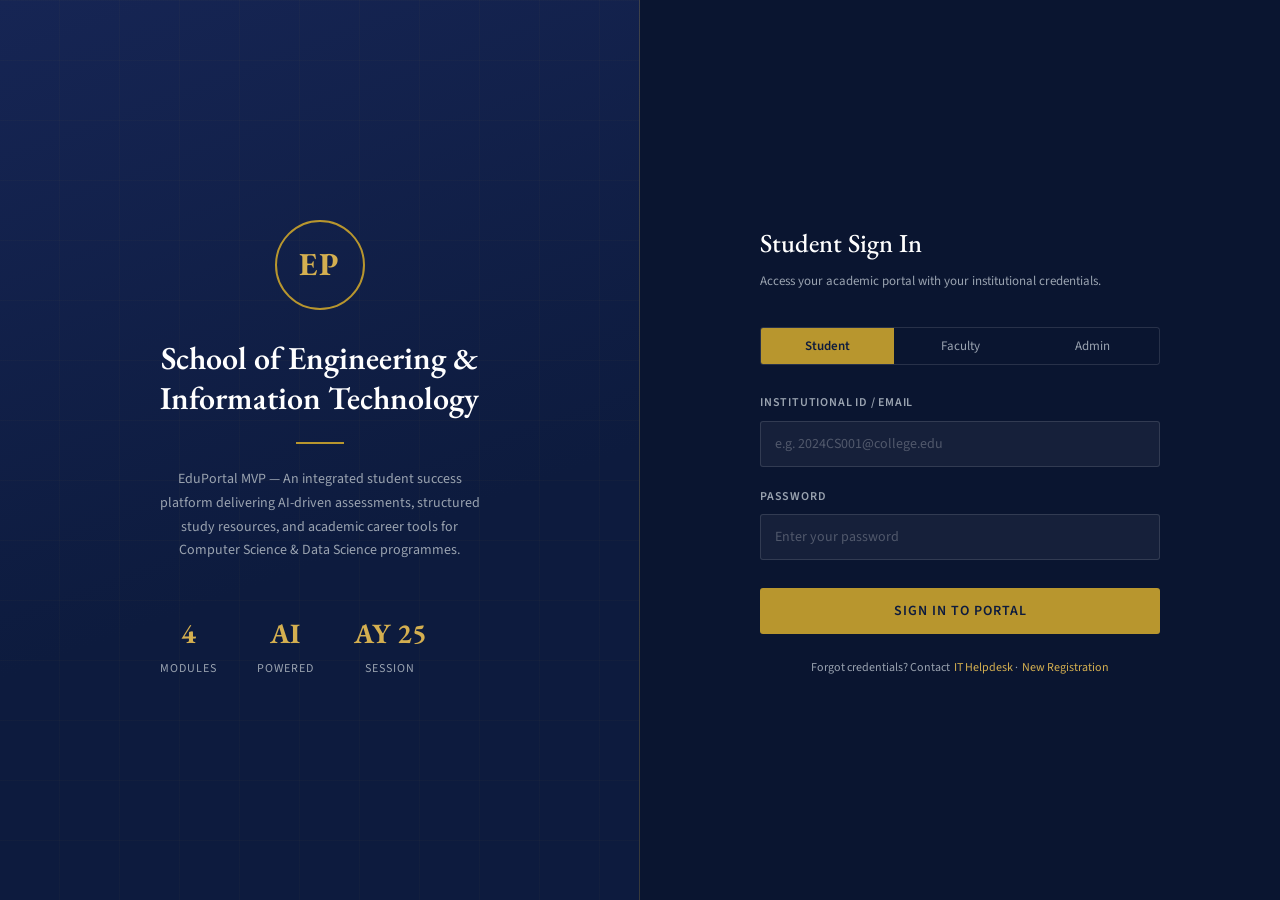
==== commit fa670059: "Create index.html" ====
--- a/index.html
+++ b/index.html
@@ -1,54 +1,2520 @@
 <!DOCTYPE html>
 <html lang="en">
 <head>
-    <meta charset="UTF-8">
-    <meta name="viewport" content="width=device-width, initial-scale=1.0">
-    <link rel="stylesheet" href="styles.css">
-    <title>UniWebPage</title>
+  <meta charset="UTF-8" />
+  <meta name="viewport" content="width=device-width, initial-scale=1.0" />
+  <title>EduPortal MVP — Student Success Platform</title>
+  <link rel="preconnect" href="https://fonts.googleapis.com" />
+  <link
+    href="https://fonts.googleapis.com/css2?family=EB+Garamond:wght@400;500;600;700&family=Source+Sans+3:wght@300;400;500;600;700&display=swap"
+    rel="stylesheet"
+  />
+  <style>
+    /* ─── CSS RESET & VARIABLES ───────────────────────────────────────── */
+    *, *::before, *::after { box-sizing: border-box; margin: 0; padding: 0; }
+
+    :root {
+      --navy:       #0d1b3e;
+      --navy-mid:   #162554;
+      --navy-light: #1e336b;
+      --gold:       #b8962e;
+      --gold-light: #d4af50;
+      --cream:      #faf8f4;
+      --white:      #ffffff;
+      --gray-100:   #f1f3f7;
+      --gray-200:   #e2e6ed;
+      --gray-400:   #9aa3b0;
+      --gray-600:   #5a6578;
+      --gray-800:   #2c3545;
+      --text:       #1a2235;
+      --danger:     #8b1a1a;
+      --success:    #1a4a2e;
+      --font-display: 'EB Garamond', Georgia, serif;
+      --font-body:    'Source Sans 3', 'Segoe UI', sans-serif;
+      --sidebar-w:  260px;
+      --header-h:   64px;
+    }
+
+    html { scroll-behavior: smooth; }
+
+    body {
+      font-family: var(--font-body);
+      font-size: 15px;
+      color: var(--text);
+      background: var(--cream);
+      line-height: 1.6;
+    }
+
+    /* ─── UTILITY ─────────────────────────────────────────────────────── */
+    .hidden  { display: none !important; }
+    .sr-only { position: absolute; width: 1px; height: 1px; overflow: hidden; clip: rect(0,0,0,0); }
+
+    /* ─── LOGIN SCREEN ────────────────────────────────────────────────── */
+    #login-screen {
+      min-height: 100vh;
+      display: flex;
+      background: var(--navy);
+    }
+
+    .login-banner {
+      width: 50%;
+      background: linear-gradient(160deg, var(--navy-mid) 0%, var(--navy) 60%);
+      display: flex;
+      flex-direction: column;
+      justify-content: center;
+      align-items: center;
+      padding: 60px 48px;
+      border-right: 1px solid rgba(184,150,46,0.25);
+      position: relative;
+      overflow: hidden;
+    }
+
+    .login-banner::before {
+      content: '';
+      position: absolute;
+      inset: 0;
+      background-image:
+        repeating-linear-gradient(0deg, transparent, transparent 59px, rgba(184,150,46,0.06) 60px),
+        repeating-linear-gradient(90deg, transparent, transparent 59px, rgba(184,150,46,0.06) 60px);
+    }
+
+    .login-banner-inner { position: relative; z-index: 1; text-align: center; }
+
+    .login-crest {
+      width: 90px; height: 90px;
+      border: 2px solid var(--gold);
+      border-radius: 50%;
+      display: flex; align-items: center; justify-content: center;
+      margin: 0 auto 28px;
+      font-family: var(--font-display);
+      font-size: 32px;
+      font-weight: 700;
+      color: var(--gold-light);
+      letter-spacing: 2px;
+    }
+
+    .login-banner h1 {
+      font-family: var(--font-display);
+      font-size: 32px;
+      font-weight: 600;
+      color: var(--white);
+      line-height: 1.25;
+      margin-bottom: 16px;
+    }
+
+    .login-banner p {
+      font-size: 14px;
+      color: var(--gray-400);
+      max-width: 320px;
+      line-height: 1.7;
+    }
+
+    .banner-divider {
+      width: 48px; height: 2px;
+      background: var(--gold);
+      margin: 24px auto;
+    }
+
+    .banner-stats {
+      display: flex; gap: 40px; margin-top: 48px;
+    }
+
+    .banner-stat { text-align: center; }
+    .banner-stat strong {
+      display: block;
+      font-family: var(--font-display);
+      font-size: 28px;
+      color: var(--gold-light);
+    }
+    .banner-stat span { font-size: 12px; color: var(--gray-400); text-transform: uppercase; letter-spacing: 1px; }
+
+    .login-panel {
+      width: 50%;
+      display: flex;
+      align-items: center;
+      justify-content: center;
+      padding: 60px 48px;
+      background: #0a1530;
+    }
+
+    .login-card { width: 100%; max-width: 400px; }
+
+    .login-card-head {
+      margin-bottom: 36px;
+    }
+
+    .login-card-head h2 {
+      font-family: var(--font-display);
+      font-size: 26px;
+      font-weight: 500;
+      color: var(--white);
+      margin-bottom: 6px;
+    }
+
+    .login-card-head p { font-size: 13px; color: var(--gray-400); }
+
+    .form-group { margin-bottom: 20px; }
+
+    .form-group label {
+      display: block;
+      font-size: 12px;
+      font-weight: 600;
+      text-transform: uppercase;
+      letter-spacing: 0.8px;
+      color: var(--gray-400);
+      margin-bottom: 8px;
+    }
+
+    .form-group input[type="text"],
+    .form-group input[type="email"],
+    .form-group input[type="password"],
+    .form-group input[type="number"],
+    .form-group select,
+    .form-group textarea {
+      width: 100%;
+      background: rgba(255,255,255,0.05);
+      border: 1px solid rgba(255,255,255,0.12);
+      border-radius: 3px;
+      padding: 12px 14px;
+      font-family: var(--font-body);
+      font-size: 14px;
+      color: var(--white);
+      outline: none;
+    }
+
+    .form-group input:focus,
+    .form-group select:focus,
+    .form-group textarea:focus {
+      border-color: var(--gold);
+      background: rgba(184,150,46,0.06);
+    }
+
+    .form-group select option { background: var(--navy); color: var(--white); }
+
+    .form-group input::placeholder { color: rgba(255,255,255,0.25); }
+
+    .btn-login {
+      width: 100%;
+      padding: 13px;
+      background: var(--gold);
+      border: none;
+      border-radius: 3px;
+      font-family: var(--font-body);
+      font-size: 14px;
+      font-weight: 600;
+      text-transform: uppercase;
+      letter-spacing: 1px;
+      color: var(--navy);
+      cursor: pointer;
+      margin-top: 8px;
+    }
+
+    .btn-login:hover { background: var(--gold-light); }
+
+    .login-footer-note {
+      margin-top: 24px;
+      text-align: center;
+      font-size: 12px;
+      color: var(--gray-400);
+    }
+
+    .login-footer-note a { color: var(--gold-light); text-decoration: none; }
+
+    .login-role-tabs {
+      display: flex;
+      gap: 0;
+      margin-bottom: 28px;
+      border: 1px solid rgba(255,255,255,0.12);
+      border-radius: 3px;
+      overflow: hidden;
+    }
+
+    .role-tab {
+      flex: 1;
+      padding: 9px;
+      background: transparent;
+      border: none;
+      font-family: var(--font-body);
+      font-size: 13px;
+      color: var(--gray-400);
+      cursor: pointer;
+      text-align: center;
+    }
+
+    .role-tab.active { background: var(--gold); color: var(--navy); font-weight: 600; }
+
+    /* ─── PORTAL LAYOUT ───────────────────────────────────────────────── */
+    #portal { display: none; min-height: 100vh; background: var(--cream); }
+    #portal.active { display: flex; flex-direction: column; }
+
+    /* TOP HEADER */
+    .portal-header {
+      height: var(--header-h);
+      background: var(--navy);
+      display: flex;
+      align-items: center;
+      padding: 0 24px;
+      border-bottom: 2px solid var(--gold);
+      position: sticky; top: 0; z-index: 100;
+    }
+
+    .ph-logo {
+      display: flex;
+      align-items: center;
+      gap: 14px;
+      text-decoration: none;
+    }
+
+    .ph-crest {
+      width: 38px; height: 38px;
+      border: 1.5px solid var(--gold);
+      border-radius: 50%;
+      display: flex; align-items: center; justify-content: center;
+      font-family: var(--font-display);
+      font-size: 13px;
+      font-weight: 700;
+      color: var(--gold);
+    }
+
+    .ph-name {
+      font-family: var(--font-display);
+      font-size: 20px;
+      font-weight: 600;
+      color: var(--white);
+    }
+
+    .ph-separator {
+      flex: 1;
+    }
+
+    .ph-user {
+      display: flex; align-items: center; gap: 12px;
+    }
+
+    .ph-user-avatar {
+      width: 34px; height: 34px;
+      background: var(--gold);
+      border-radius: 50%;
+      display: flex; align-items: center; justify-content: center;
+      font-size: 13px; font-weight: 700; color: var(--navy);
+    }
+
+    .ph-user-info { text-align: right; }
+    .ph-user-info strong { display: block; font-size: 13px; color: var(--white); font-weight: 600; }
+    .ph-user-info span { font-size: 11px; color: var(--gray-400); text-transform: uppercase; letter-spacing: 0.5px; }
+
+    .ph-logout {
+      margin-left: 20px;
+      background: none;
+      border: 1px solid rgba(255,255,255,0.2);
+      border-radius: 3px;
+      padding: 6px 14px;
+      font-family: var(--font-body);
+      font-size: 12px;
+      color: var(--gray-400);
+      cursor: pointer;
+      text-transform: uppercase;
+      letter-spacing: 0.5px;
+    }
+
+    .ph-logout:hover { border-color: var(--gold); color: var(--gold); }
+
+    /* LAYOUT BODY */
+    .portal-body {
+      display: flex;
+      flex: 1;
+    }
+
+    /* SIDEBAR NAV */
+    .portal-sidebar {
+      width: var(--sidebar-w);
+      background: var(--navy-mid);
+      flex-shrink: 0;
+      display: flex;
+      flex-direction: column;
+      padding: 24px 0;
+      border-right: 1px solid rgba(184,150,46,0.2);
+    }
+
+    .nav-section-label {
+      font-size: 10px;
+      font-weight: 700;
+      text-transform: uppercase;
+      letter-spacing: 1.5px;
+      color: var(--gold);
+      padding: 0 22px;
+      margin: 18px 0 8px;
+    }
+
+    .nav-section-label:first-child { margin-top: 0; }
+
+    nav a.nav-item {
+      display: flex;
+      align-items: center;
+      gap: 12px;
+      padding: 10px 22px;
+      text-decoration: none;
+      font-size: 14px;
+      color: rgba(255,255,255,0.65);
+      border-left: 3px solid transparent;
+    }
+
+    nav a.nav-item:hover { color: var(--white); background: rgba(255,255,255,0.04); }
+
+    nav a.nav-item.active {
+      color: var(--gold-light);
+      border-left-color: var(--gold);
+      background: rgba(184,150,46,0.08);
+      font-weight: 600;
+    }
+
+    .nav-icon { font-size: 16px; width: 20px; text-align: center; flex-shrink: 0; }
+
+    /* MAIN CONTENT */
+    .portal-main {
+      flex: 1;
+      overflow-y: auto;
+      padding: 36px 40px;
+    }
+
+    /* PAGE SECTIONS */
+    .page-section { display: none; }
+    .page-section.active { display: block; }
+
+    /* PAGE HEADING */
+    .page-heading {
+      margin-bottom: 32px;
+      padding-bottom: 20px;
+      border-bottom: 1px solid var(--gray-200);
+    }
+
+    .page-heading .breadcrumb {
+      font-size: 12px;
+      color: var(--gray-400);
+      text-transform: uppercase;
+      letter-spacing: 0.8px;
+      margin-bottom: 8px;
+    }
+
+    .page-heading h2 {
+      font-family: var(--font-display);
+      font-size: 30px;
+      font-weight: 600;
+      color: var(--navy);
+    }
+
+    .page-heading p {
+      font-size: 14px;
+      color: var(--gray-600);
+      margin-top: 6px;
+    }
+
+    /* CARDS */
+    .card {
+      background: var(--white);
+      border: 1px solid var(--gray-200);
+      border-radius: 4px;
+      padding: 28px;
+      margin-bottom: 24px;
+    }
+
+    .card-title {
+      font-family: var(--font-display);
+      font-size: 20px;
+      font-weight: 600;
+      color: var(--navy);
+      margin-bottom: 4px;
+    }
+
+    .card-subtitle {
+      font-size: 13px;
+      color: var(--gray-400);
+      margin-bottom: 20px;
+    }
+
+    /* ─── DASHBOARD ───────────────────────────────────────────────────── */
+    .stat-grid {
+      display: grid;
+      grid-template-columns: repeat(4, 1fr);
+      gap: 20px;
+      margin-bottom: 28px;
+    }
+
+    .stat-box {
+      background: var(--white);
+      border: 1px solid var(--gray-200);
+      border-top: 3px solid var(--gold);
+      padding: 22px 24px;
+    }
+
+    .stat-box .label {
+      font-size: 11px;
+      font-weight: 700;
+      text-transform: uppercase;
+      letter-spacing: 1px;
+      color: var(--gray-400);
+      margin-bottom: 8px;
+    }
+
+    .stat-box .value {
+      font-family: var(--font-display);
+      font-size: 34px;
+      font-weight: 600;
+      color: var(--navy);
+      line-height: 1;
+    }
+
+    .stat-box .note {
+      font-size: 12px;
+      color: var(--gray-600);
+      margin-top: 6px;
+    }
+
+    .dashboard-grid {
+      display: grid;
+      grid-template-columns: 2fr 1fr;
+      gap: 24px;
+    }
+
+    .notice-list { list-style: none; }
+    .notice-list li {
+      padding: 12px 0;
+      border-bottom: 1px solid var(--gray-100);
+      display: flex;
+      gap: 14px;
+      align-items: flex-start;
+    }
+
+    .notice-list li:last-child { border-bottom: none; }
+
+    .notice-tag {
+      display: inline-block;
+      padding: 2px 8px;
+      font-size: 10px;
+      font-weight: 700;
+      text-transform: uppercase;
+      letter-spacing: 0.5px;
+      border-radius: 2px;
+      flex-shrink: 0;
+      margin-top: 2px;
+    }
+
+    .tag-exam    { background: #fff0f0; color: var(--danger); border: 1px solid #f5c6c6; }
+    .tag-course  { background: #f0f5ff; color: var(--navy); border: 1px solid #c6d5f5; }
+    .tag-general { background: #fffbf0; color: #7a5700; border: 1px solid #f5e6c6; }
+
+    .notice-text strong { display: block; font-size: 14px; font-weight: 600; color: var(--text); }
+    .notice-text span { font-size: 12px; color: var(--gray-400); }
+
+    .quick-links { list-style: none; }
+    .quick-links li {
+      border-bottom: 1px solid var(--gray-100);
+    }
+
+    .quick-links li:last-child { border-bottom: none; }
+
+    .quick-links a {
+      display: flex;
+      justify-content: space-between;
+      align-items: center;
+      padding: 12px 0;
+      text-decoration: none;
+      font-size: 14px;
+      color: var(--navy);
+      font-weight: 500;
+    }
+
+    .quick-links a:hover { color: var(--gold); }
+    .quick-links a span { color: var(--gray-400); font-size: 18px; }
+
+    /* ─── TABLES ──────────────────────────────────────────────────────── */
+    .table-wrapper { overflow-x: auto; margin-bottom: 24px; }
+
+    table.formal-table {
+      width: 100%;
+      border-collapse: collapse;
+      font-size: 14px;
+    }
+
+    table.formal-table caption {
+      font-family: var(--font-display);
+      font-size: 16px;
+      font-weight: 600;
+      color: var(--navy);
+      text-align: left;
+      padding: 0 0 14px;
+      caption-side: top;
+    }
+
+    table.formal-table thead tr {
+      background: var(--navy);
+    }
+
+    table.formal-table thead th {
+      padding: 12px 16px;
+      color: var(--gold-light);
+      font-size: 11px;
+      font-weight: 700;
+      text-transform: uppercase;
+      letter-spacing: 1px;
+      text-align: left;
+      border: 1px solid var(--navy-light);
+    }
+
+    table.formal-table tbody td {
+      padding: 11px 16px;
+      border: 1px solid var(--gray-200);
+      vertical-align: top;
+      color: var(--text);
+    }
+
+    table.formal-table tbody tr:nth-child(even) { background: var(--gray-100); }
+    table.formal-table tbody tr:hover { background: #f0f4ff; }
+
+    .category-cell {
+      background: var(--navy-mid) !important;
+      color: var(--gold-light);
+      font-weight: 700;
+      font-size: 13px;
+      text-align: center;
+      vertical-align: middle;
+      writing-mode: horizontal-tb;
+      padding: 14px 12px !important;
+    }
+
+    .badge {
+      display: inline-block;
+      padding: 2px 8px;
+      font-size: 11px;
+      font-weight: 600;
+      border-radius: 2px;
+    }
+
+    .badge-pdf    { background: #fff0f0; color: var(--danger); border: 1px solid #f5c6c6; }
+    .badge-video  { background: #f0f5ff; color: var(--navy); border: 1px solid #c6d5f5; }
+    .badge-link   { background: #f0fff4; color: var(--success); border: 1px solid #c6f0d5; }
+    .badge-notes  { background: #fffbf0; color: #7a5700; border: 1px solid #f5e6c6; }
+
+    /* ─── FORMS (Registration & Quiz) ────────────────────────────────── */
+    .portal-form { max-width: 700px; }
+
+    .portal-form .form-group label {
+      font-size: 12px;
+      font-weight: 700;
+      text-transform: uppercase;
+      letter-spacing: 0.7px;
+      color: var(--gray-600);
+      margin-bottom: 7px;
+      display: block;
+    }
+
+    .portal-form .form-group input[type="text"],
+    .portal-form .form-group input[type="email"],
+    .portal-form .form-group input[type="number"],
+    .portal-form .form-group input[type="password"],
+    .portal-form .form-group select,
+    .portal-form .form-group textarea {
+      width: 100%;
+      border: 1px solid var(--gray-200);
+      border-radius: 3px;
+      padding: 10px 13px;
+      font-family: var(--font-body);
+      font-size: 14px;
+      color: var(--text);
+      background: var(--white);
+      outline: none;
+    }
+
+    .portal-form .form-group input:focus,
+    .portal-form .form-group select:focus,
+    .portal-form .form-group textarea:focus {
+      border-color: var(--navy);
+      box-shadow: 0 0 0 2px rgba(13,27,62,0.08);
+    }
+
+    .form-row {
+      display: grid;
+      grid-template-columns: 1fr 1fr;
+      gap: 20px;
+    }
+
+    .radio-group, .check-group {
+      display: flex;
+      gap: 20px;
+      flex-wrap: wrap;
+      padding: 10px 0;
+    }
+
+    .radio-group label, .check-group label {
+      display: flex;
+      align-items: center;
+      gap: 8px;
+      font-size: 14px;
+      font-weight: 400 !important;
+      text-transform: none !important;
+      letter-spacing: 0 !important;
+      color: var(--text) !important;
+      cursor: pointer;
+    }
+
+    .radio-group input, .check-group input {
+      width: auto !important;
+      accent-color: var(--navy);
+    }
+
+    .form-actions {
+      display: flex;
+      gap: 12px;
+      margin-top: 28px;
+      padding-top: 24px;
+      border-top: 1px solid var(--gray-200);
+    }
+
+    .btn-primary {
+      padding: 11px 28px;
+      background: var(--navy);
+      border: 1px solid var(--navy);
+      border-radius: 3px;
+      font-family: var(--font-body);
+      font-size: 13px;
+      font-weight: 700;
+      text-transform: uppercase;
+      letter-spacing: 0.8px;
+      color: var(--white);
+      cursor: pointer;
+    }
+
+    .btn-primary:hover { background: var(--navy-light); }
+
+    .btn-secondary {
+      padding: 11px 28px;
+      background: transparent;
+      border: 1px solid var(--gray-400);
+      border-radius: 3px;
+      font-family: var(--font-body);
+      font-size: 13px;
+      font-weight: 700;
+      text-transform: uppercase;
+      letter-spacing: 0.8px;
+      color: var(--gray-600);
+      cursor: pointer;
+    }
+
+    .btn-secondary:hover { border-color: var(--navy); color: var(--navy); }
+
+    .btn-gold {
+      padding: 11px 28px;
+      background: var(--gold);
+      border: 1px solid var(--gold);
+      border-radius: 3px;
+      font-family: var(--font-body);
+      font-size: 13px;
+      font-weight: 700;
+      text-transform: uppercase;
+      letter-spacing: 0.8px;
+      color: var(--navy);
+      cursor: pointer;
+    }
+
+    .btn-gold:hover { background: var(--gold-light); }
+
+    .required-marker { color: var(--danger); margin-left: 3px; }
+
+    /* ─── QUIZ MODULE ─────────────────────────────────────────────────── */
+    .quiz-topic-row {
+      display: flex;
+      gap: 12px;
+      align-items: flex-end;
+      margin-bottom: 28px;
+    }
+
+    .quiz-topic-row .form-group { flex: 1; margin-bottom: 0; }
+
+    #quiz-container { margin-top: 24px; }
+
+    .quiz-progress {
+      display: flex;
+      justify-content: space-between;
+      align-items: center;
+      margin-bottom: 20px;
+    }
+
+    .progress-bar-wrap {
+      flex: 1;
+      height: 6px;
+      background: var(--gray-200);
+      border-radius: 3px;
+      margin: 0 16px;
+    }
+
+    .progress-bar {
+      height: 100%;
+      background: var(--gold);
+      border-radius: 3px;
+      width: 0%;
+    }
+
+    .question-card {
+      background: var(--white);
+      border: 1px solid var(--gray-200);
+      border-left: 4px solid var(--navy);
+      padding: 24px 28px;
+      margin-bottom: 16px;
+    }
+
+    .q-number {
+      font-size: 11px;
+      font-weight: 700;
+      text-transform: uppercase;
+      letter-spacing: 1px;
+      color: var(--gold);
+      margin-bottom: 8px;
+    }
+
+    .q-text {
+      font-size: 16px;
+      font-weight: 600;
+      color: var(--navy);
+      margin-bottom: 18px;
+      line-height: 1.5;
+    }
+
+    .q-options { list-style: none; }
+
+    .q-options li {
+      margin-bottom: 10px;
+    }
+
+    .q-options li label {
+      display: flex;
+      align-items: flex-start;
+      gap: 10px;
+      padding: 10px 14px;
+      border: 1px solid var(--gray-200);
+      border-radius: 3px;
+      cursor: pointer;
+      font-size: 14px;
+      color: var(--text);
+    }
+
+    .q-options li label:hover { border-color: var(--navy); background: var(--gray-100); }
+
+    .q-options input[type="radio"] { accent-color: var(--navy); margin-top: 2px; flex-shrink: 0; }
+
+    .q-options li.correct label  { border-color: #1a4a2e; background: #edfaf3; color: #1a4a2e; font-weight: 600; }
+    .q-options li.incorrect label { border-color: #8b1a1a; background: #faeaea; color: #8b1a1a; }
+
+    .quiz-score-box {
+      background: var(--navy);
+      color: var(--white);
+      padding: 32px;
+      text-align: center;
+      border-radius: 4px;
+      margin-top: 24px;
+    }
+
+    .quiz-score-box .score-number {
+      font-family: var(--font-display);
+      font-size: 56px;
+      color: var(--gold-light);
+    }
+
+    .quiz-score-box p { font-size: 15px; color: var(--gray-400); margin-top: 8px; }
+
+    .quiz-loader {
+      text-align: center;
+      padding: 48px;
+      color: var(--gray-600);
+      font-size: 15px;
+    }
+
+    .quiz-loader::after {
+      content: '';
+      display: block;
+      width: 36px; height: 36px;
+      border: 3px solid var(--gray-200);
+      border-top-color: var(--gold);
+      border-radius: 50%;
+      margin: 20px auto 0;
+      animation: spin 0.8s linear infinite;
+    }
+
+    @keyframes spin { to { transform: rotate(360deg); } }
+
+    .quiz-error {
+      background: #fff0f0;
+      border: 1px solid #f5c6c6;
+      border-radius: 3px;
+      padding: 16px 20px;
+      color: var(--danger);
+      font-size: 14px;
+    }
+
+    /* ─── RESUME BUILDER ──────────────────────────────────────────────── */
+    .resume-layout {
+      display: grid;
+      grid-template-columns: 1fr 1fr;
+      gap: 24px;
+    }
+
+    #resume-preview {
+      background: var(--white);
+      border: 1px solid var(--gray-200);
+      padding: 36px 32px;
+      font-family: Georgia, 'Times New Roman', serif;
+      font-size: 13px;
+      line-height: 1.6;
+      min-height: 600px;
+    }
+
+    .res-name {
+      font-size: 22px;
+      font-weight: 700;
+      color: var(--navy);
+      margin-bottom: 2px;
+    }
+
+    .res-role {
+      font-size: 14px;
+      color: var(--gold);
+      font-weight: 600;
+      margin-bottom: 8px;
+    }
+
+    .res-contact {
+      font-size: 12px;
+      color: var(--gray-600);
+      border-bottom: 2px solid var(--navy);
+      padding-bottom: 10px;
+      margin-bottom: 14px;
+    }
+
+    .res-section { margin-bottom: 14px; }
+
+    .res-section-title {
+      font-size: 12px;
+      font-weight: 700;
+      text-transform: uppercase;
+      letter-spacing: 1.5px;
+      color: var(--navy);
+      border-bottom: 1px solid var(--gold);
+      padding-bottom: 3px;
+      margin-bottom: 8px;
+    }
+
+    .res-entry { margin-bottom: 8px; }
+    .res-entry strong { display: block; font-size: 13px; }
+    .res-entry em { font-size: 12px; color: var(--gray-600); font-style: normal; }
+    .res-entry ul { padding-left: 16px; margin-top: 3px; }
+    .res-entry ul li { font-size: 12px; margin-bottom: 2px; }
+
+    .res-skills-list {
+      display: flex; flex-wrap: wrap; gap: 6px;
+    }
+
+    .res-skill-tag {
+      padding: 3px 10px;
+      border: 1px solid var(--gray-200);
+      font-size: 11px;
+      color: var(--navy);
+      background: var(--gray-100);
+    }
+
+    .btn-print {
+      padding: 9px 20px;
+      background: transparent;
+      border: 1px solid var(--navy);
+      border-radius: 3px;
+      font-family: var(--font-body);
+      font-size: 12px;
+      font-weight: 600;
+      text-transform: uppercase;
+      letter-spacing: 0.8px;
+      color: var(--navy);
+      cursor: pointer;
+      margin-bottom: 16px;
+    }
+
+    .btn-print:hover { background: var(--navy); color: var(--white); }
+
+    /* ─── MULTIMEDIA ──────────────────────────────────────────────────── */
+    .media-grid {
+      display: grid;
+      grid-template-columns: 1fr 1fr;
+      gap: 24px;
+    }
+
+    .media-card {
+      background: var(--white);
+      border: 1px solid var(--gray-200);
+      overflow: hidden;
+    }
+
+    .media-card-head {
+      background: var(--navy);
+      padding: 14px 20px;
+      display: flex;
+      align-items: center;
+      gap: 10px;
+    }
+
+    .media-card-head .icon { font-size: 18px; }
+    .media-card-head h4 { font-family: var(--font-display); font-size: 16px; color: var(--white); }
+    .media-card-head span { font-size: 12px; color: var(--gray-400); margin-left: auto; }
+
+    .media-card-body { padding: 20px; }
+
+    .media-card-body p {
+      font-size: 13px;
+      color: var(--gray-600);
+      margin-bottom: 14px;
+    }
+
+    .media-card-body video,
+    .media-card-body audio {
+      width: 100%;
+      border-radius: 2px;
+      outline: none;
+    }
+
+    .media-card-body audio {
+      margin-top: 8px;
+    }
+
+    /* ─── FOOTER ──────────────────────────────────────────────────────── */
+    footer.portal-footer {
+      background: var(--navy);
+      border-top: 2px solid var(--gold);
+      padding: 20px 40px;
+      display: flex;
+      justify-content: space-between;
+      align-items: center;
+    }
+
+    footer.portal-footer p {
+      font-size: 12px;
+      color: var(--gray-400);
+    }
+
+    footer.portal-footer span {
+      font-size: 12px;
+      color: rgba(184,150,46,0.7);
+    }
+
+    /* ─── FORM SUCCESS ────────────────────────────────────────────────── */
+    .success-msg {
+      background: #edfaf3;
+      border: 1px solid #b7e8d0;
+      border-left: 4px solid var(--success);
+      padding: 14px 20px;
+      border-radius: 3px;
+      color: var(--success);
+      font-size: 14px;
+      font-weight: 500;
+      margin-top: 16px;
+      display: none;
+    }
+
+    .info-strip {
+      background: #f0f4ff;
+      border: 1px solid #c6d5f5;
+      border-left: 4px solid var(--navy);
+      padding: 12px 18px;
+      font-size: 13px;
+      color: var(--navy);
+      margin-bottom: 20px;
+      border-radius: 3px;
+    }
+
+    /* ─── SCHEMA / DOCS SECTION ───────────────────────────────────────── */
+    .doc-block {
+      background: var(--white);
+      border: 1px solid var(--gray-200);
+      margin-bottom: 24px;
+    }
+
+    .doc-block-head {
+      background: var(--navy);
+      padding: 14px 20px;
+      display: flex; justify-content: space-between; align-items: center;
+    }
+
+    .doc-block-head h4 {
+      font-family: var(--font-display);
+      font-size: 16px;
+      color: var(--gold-light);
+    }
+
+    .doc-block-head span {
+      font-size: 11px;
+      color: var(--gray-400);
+      text-transform: uppercase;
+      letter-spacing: 1px;
+    }
+
+    .doc-block pre {
+      padding: 22px 24px;
+      font-family: 'Courier New', Courier, monospace;
+      font-size: 13px;
+      line-height: 1.65;
+      color: var(--text);
+      overflow-x: auto;
+      background: #f7f8fb;
+    }
+
+    .kw  { color: #0d1b8e; font-weight: 700; }
+    .cm  { color: #6a7580; font-style: italic; }
+    .st  { color: #1a5c1a; }
+    .nt  { color: #8b1a1a; }
+
+    @media print {
+      .portal-sidebar, .portal-header, footer { display: none; }
+      .portal-main { padding: 0; }
+    }
+  </style>
 </head>
 <body>
-    <header>
-        <h1>UniWebPage</h1>
-        <nav>
-            <ul>
-                <li><a href="#registration">Registration</a></li>
-                <li><a href="#study-hub">Study Hub</a></li>
-                <li><a href="#ai-quiz">AI Quiz</a></li>
-                <li><a href="#resume-builder">Resume Builder</a></li>
-                <li><a href="#media">Media</a></li>
+
+<!-- ═══════════════════════════════════════════════════════════════════════
+     LOGIN SCREEN
+═══════════════════════════════════════════════════════════════════════════ -->
+<div id="login-screen">
+  <section class="login-banner" aria-label="Institution branding">
+    <div class="login-banner-inner">
+      <div class="login-crest">EP</div>
+      <h1>School of Engineering &amp;<br>Information Technology</h1>
+      <div class="banner-divider"></div>
+      <p>
+        EduPortal MVP — An integrated student success platform delivering
+        AI-driven assessments, structured study resources, and academic
+        career tools for Computer Science &amp; Data Science programmes.
+      </p>
+      <div class="banner-stats">
+        <div class="banner-stat">
+          <strong>4</strong>
+          <span>Modules</span>
+        </div>
+        <div class="banner-stat">
+          <strong>AI</strong>
+          <span>Powered</span>
+        </div>
+        <div class="banner-stat">
+          <strong>AY 25</strong>
+          <span>Session</span>
+        </div>
+      </div>
+    </div>
+  </section>
+
+  <section class="login-panel" aria-label="Sign in">
+    <div class="login-card">
+      <div class="login-card-head">
+        <h2>Student Sign In</h2>
+        <p>Access your academic portal with your institutional credentials.</p>
+      </div>
+
+      <div class="login-role-tabs" role="tablist">
+        <button class="role-tab active" onclick="setRole(this, 'Student')">Student</button>
+        <button class="role-tab" onclick="setRole(this, 'Faculty')">Faculty</button>
+        <button class="role-tab" onclick="setRole(this, 'Admin')">Admin</button>
+      </div>
+
+      <div class="form-group">
+        <label for="login-id">Institutional ID / Email</label>
+        <input type="email" id="login-id" placeholder="e.g. 2024CS001@college.edu" autocomplete="username" />
+      </div>
+
+      <div class="form-group">
+        <label for="login-pass">Password</label>
+        <input type="password" id="login-pass" placeholder="Enter your password" autocomplete="current-password" />
+      </div>
+
+      <button class="btn-login" onclick="doLogin()">Sign In to Portal</button>
+
+      <p class="login-footer-note">
+        Forgot credentials? Contact &nbsp;<a href="#">IT Helpdesk</a>&nbsp;·&nbsp;
+        <a href="#" onclick="showSection('register'); return false;">New Registration</a>
+      </p>
+    </div>
+  </section>
+</div>
+
+<!-- ═══════════════════════════════════════════════════════════════════════
+     PORTAL (shown after login)
+═══════════════════════════════════════════════════════════════════════════ -->
+<div id="portal">
+
+  <!-- TOP HEADER -->
+  <header class="portal-header" role="banner">
+    <a href="#" class="ph-logo" onclick="showSection('dashboard'); return false;">
+      <div class="ph-crest">EP</div>
+      <span class="ph-name">EduPortal MVP</span>
+    </a>
+    <span class="ph-separator"></span>
+    <div class="ph-user">
+      <div class="ph-user-info">
+        <strong id="portal-username">Student</strong>
+        <span id="portal-role">Student · CS</span>
+      </div>
+      <div class="ph-user-avatar" id="portal-avatar">S</div>
+      <button class="ph-logout" onclick="doLogout()">Sign Out</button>
+    </div>
+  </header>
+
+  <!-- BODY -->
+  <div class="portal-body">
+
+    <!-- SIDEBAR NAV -->
+    <aside class="portal-sidebar" role="complementary" aria-label="Navigation">
+      <nav role="navigation">
+        <span class="nav-section-label">Main</span>
+        <a href="#" class="nav-item active" onclick="showSection('dashboard'); return false;">
+          <span class="nav-icon">⊞</span> Dashboard
+        </a>
+        <a href="#" class="nav-item" onclick="showSection('study'); return false;">
+          <span class="nav-icon">⊟</span> Study Hub
+        </a>
+        <a href="#" class="nav-item" onclick="showSection('exam'); return false;">
+          <span class="nav-icon">⊡</span> Exam Schedule
+        </a>
+
+        <span class="nav-section-label">Tools</span>
+        <a href="#" class="nav-item" onclick="showSection('quiz'); return false;">
+          <span class="nav-icon">◈</span> AI Quiz Generator
+        </a>
+        <a href="#" class="nav-item" onclick="showSection('resume'); return false;">
+          <span class="nav-icon">◉</span> Resume Builder
+        </a>
+        <a href="#" class="nav-item" onclick="showSection('media'); return false;">
+          <span class="nav-icon">◎</span> Lesson Previews
+        </a>
+
+        <span class="nav-section-label">Account</span>
+        <a href="#" class="nav-item" onclick="showSection('register'); return false;">
+          <span class="nav-icon">◇</span> Registration
+        </a>
+        <a href="#" class="nav-item" onclick="showSection('docs'); return false;">
+          <span class="nav-icon">◆</span> Architecture Docs
+        </a>
+      </nav>
+    </aside>
+
+    <!-- MAIN CONTENT AREA -->
+    <main class="portal-main" role="main">
+
+      <!-- ── DASHBOARD ─────────────────────────────────────────────── -->
+      <section id="sec-dashboard" class="page-section active" aria-labelledby="dash-heading">
+        <div class="page-heading">
+          <div class="breadcrumb">EduPortal &rsaquo; Dashboard</div>
+          <h2 id="dash-heading">Academic Dashboard</h2>
+          <p>Overview of your current semester standing, notices, and quick access.</p>
+        </div>
+
+        <div class="stat-grid">
+          <div class="stat-box">
+            <div class="label">Enrolled Courses</div>
+            <div class="value">5</div>
+            <div class="note">Semester VI — B.Tech CS</div>
+          </div>
+          <div class="stat-box">
+            <div class="label">CGPA</div>
+            <div class="value">8.4</div>
+            <div class="note">Last updated: Mar 2025</div>
+          </div>
+          <div class="stat-box">
+            <div class="label">Pending Assignments</div>
+            <div class="value">3</div>
+            <div class="note">Due within 7 days</div>
+          </div>
+          <div class="stat-box">
+            <div class="label">Quiz Attempts</div>
+            <div class="value">12</div>
+            <div class="note">AI quiz sessions this month</div>
+          </div>
+        </div>
+
+        <div class="dashboard-grid">
+          <div class="card">
+            <div class="card-title">Notice Board</div>
+            <div class="card-subtitle">Official announcements from the School of Engineering</div>
+            <ul class="notice-list">
+              <li>
+                <span class="notice-tag tag-exam">Exam</span>
+                <div class="notice-text">
+                  <strong>End-Semester Examination Time-Table Released</strong>
+                  <span>School of Engineering &mdash; Posted 20 Mar 2025</span>
+                </div>
+              </li>
+              <li>
+                <span class="notice-tag tag-course">Course</span>
+                <div class="notice-text">
+                  <strong>ML Lab Assignment 3 Submission Deadline Extended</strong>
+                  <span>CS-501 Machine Learning &mdash; Posted 18 Mar 2025</span>
+                </div>
+              </li>
+              <li>
+                <span class="notice-tag tag-general">General</span>
+                <div class="notice-text">
+                  <strong>Guest Lecture: Advances in Generative AI — 28 March</strong>
+                  <span>Seminar Hall, Block A &mdash; Posted 15 Mar 2025</span>
+                </div>
+              </li>
+              <li>
+                <span class="notice-tag tag-course">Course</span>
+                <div class="notice-text">
+                  <strong>Cyber Security Mid-Sem Results Declared</strong>
+                  <span>CS-401 Cyber Security &mdash; Posted 12 Mar 2025</span>
+                </div>
+              </li>
             </ul>
-        </nav>
-    </header>
-    <main>
-        <section id="registration">
-            <h2>Registration</h2>
-            <form>
-                <label for="name">Name:</label>
-                <input type="text" id="name" required>
-                <label for="email">Email:</label>
-                <input type="email" id="email" required>
-                <button type="submit">Register</button>
-            </form>
-        </section>
-        <section id="study-hub">
-            <h2>Study Hub</h2>
-            <p>Access a variety of resources to assist in your studies.</p>
-        </section>
-        <section id="ai-quiz">
-            <h2>AI Quiz</h2>
-            <p>Test your knowledge with our intelligent quizzes!</p>
-        </section>
-        <section id="resume-builder">
-            <h2>Resume Builder</h2>
-            <p>Create professional resumes easily with our builder.</p>
-        </section>
-        <section id="media">
-            <h2>Media</h2>
-            <p>Explore various media related to your studies.</p>
-        </section>
-    </main>
-    <footer>
-        <p>&copy; 2026 UniWebPage. All rights reserved.</p>
-    </footer>
+          </div>
+
+          <div class="card">
+            <div class="card-title">Quick Access</div>
+            <div class="card-subtitle">Navigate to portal modules</div>
+            <ul class="quick-links">
+              <li><a href="#" onclick="showSection('quiz'); return false;">AI Quiz Generator <span>&rsaquo;</span></a></li>
+              <li><a href="#" onclick="showSection('study'); return false;">Study Materials <span>&rsaquo;</span></a></li>
+              <li><a href="#" onclick="showSection('exam'); return false;">Exam Schedule <span>&rsaquo;</span></a></li>
+              <li><a href="#" onclick="showSection('resume'); return false;">Resume Builder <span>&rsaquo;</span></a></li>
+              <li><a href="#" onclick="showSection('media'); return false;">Lesson Previews <span>&rsaquo;</span></a></li>
+              <li><a href="#" onclick="showSection('register'); return false;">Registration Form <span>&rsaquo;</span></a></li>
+            </ul>
+          </div>
+        </div>
+      </section>
+
+      <!-- ── STUDY HUB ──────────────────────────────────────────────── -->
+      <section id="sec-study" class="page-section" aria-labelledby="study-heading">
+        <div class="page-heading">
+          <div class="breadcrumb">EduPortal &rsaquo; Study Hub</div>
+          <h2 id="study-heading">Study Materials Directory</h2>
+          <p>Organised study resources for the School of Engineering — Computer Science &amp; Data Science.</p>
+        </div>
+
+        <div class="card">
+          <div class="table-wrapper">
+            <table class="formal-table" cellpadding="0" cellspacing="0">
+              <caption>Study Resources — School of Engineering (AY 2024–25)</caption>
+              <thead>
+                <tr>
+                  <th rowspan="2">Department</th>
+                  <th colspan="3" style="text-align:center; border-bottom: 1px solid #2a3a6a;">Semester VI</th>
+                  <th colspan="3" style="text-align:center; border-bottom: 1px solid #2a3a6a;">Semester V</th>
+                </tr>
+                <tr>
+                  <th>Subject</th>
+                  <th>Module</th>
+                  <th>Resource</th>
+                  <th>Subject</th>
+                  <th>Module</th>
+                  <th>Resource</th>
+                </tr>
+              </thead>
+              <tbody>
+                <tr>
+                  <td class="category-cell" rowspan="3">Computer<br>Science<br>&amp; Engg.</td>
+                  <td>Machine Learning</td>
+                  <td>Supervised Learning</td>
+                  <td><span class="badge badge-pdf">PDF</span> Lecture Slides</td>
+                  <td>Data Structures</td>
+                  <td>Trees &amp; Graphs</td>
+                  <td><span class="badge badge-video">Video</span> Recorded Lecture</td>
+                </tr>
+                <tr>
+                  <td>Cyber Security</td>
+                  <td>Network Security</td>
+                  <td><span class="badge badge-notes">Notes</span> Handwritten</td>
+                  <td>DBMS</td>
+                  <td>Normalization</td>
+                  <td><span class="badge badge-pdf">PDF</span> Reference Book</td>
+                </tr>
+                <tr>
+                  <td>Cloud Computing</td>
+                  <td>AWS Architecture</td>
+                  <td><span class="badge badge-link">Link</span> AWS Docs</td>
+                  <td>OS Concepts</td>
+                  <td>Process Scheduling</td>
+                  <td><span class="badge badge-notes">Notes</span> Chapter Notes</td>
+                </tr>
+                <tr>
+                  <td class="category-cell" rowspan="3">Data<br>Science</td>
+                  <td>Deep Learning</td>
+                  <td>CNNs &amp; RNNs</td>
+                  <td><span class="badge badge-video">Video</span> YouTube Playlist</td>
+                  <td>Statistics</td>
+                  <td>Probability Theory</td>
+                  <td><span class="badge badge-pdf">PDF</span> Walpole Textbook</td>
+                </tr>
+                <tr>
+                  <td>Big Data Analytics</td>
+                  <td>Spark Ecosystem</td>
+                  <td><span class="badge badge-link">Link</span> Apache Docs</td>
+                  <td>Linear Algebra</td>
+                  <td>Eigen Vectors</td>
+                  <td><span class="badge badge-notes">Notes</span> MIT OCW</td>
+                </tr>
+                <tr>
+                  <td>Data Visualisation</td>
+                  <td>Tableau &amp; Power BI</td>
+                  <td><span class="badge badge-link">Link</span> Tableau Public</td>
+                  <td>Python Programming</td>
+                  <td>NumPy &amp; Pandas</td>
+                  <td><span class="badge badge-video">Video</span> Colab Notebooks</td>
+                </tr>
+              </tbody>
+            </table>
+          </div>
+        </div>
+      </section>
+
+      <!-- ── EXAM SCHEDULE ──────────────────────────────────────────── -->
+      <section id="sec-exam" class="page-section" aria-labelledby="exam-heading">
+        <div class="page-heading">
+          <div class="breadcrumb">EduPortal &rsaquo; Exam Schedule</div>
+          <h2 id="exam-heading">End-Semester Examination Schedule</h2>
+          <p>Official timetable — School of Engineering, April–May 2025. All exams: 10:00 AM – 01:00 PM unless stated.</p>
+        </div>
+
+        <div class="card">
+          <div class="table-wrapper">
+            <table class="formal-table" cellpadding="0" cellspacing="0">
+              <caption>End-Semester Examination Timetable — April / May 2025</caption>
+              <thead>
+                <tr>
+                  <th rowspan="2">Date</th>
+                  <th rowspan="2">Day</th>
+                  <th colspan="2" style="text-align:center; border-bottom:1px solid #2a3a6a;">Morning Session (10:00–13:00)</th>
+                  <th colspan="2" style="text-align:center; border-bottom:1px solid #2a3a6a;">Afternoon Session (14:00–17:00)</th>
+                  <th rowspan="2">Hall / Room</th>
+                </tr>
+                <tr>
+                  <th>Subject Code</th>
+                  <th>Subject Name</th>
+                  <th>Subject Code</th>
+                  <th>Subject Name</th>
+                </tr>
+              </thead>
+              <tbody>
+                <tr>
+                  <td><strong>14 Apr</strong></td>
+                  <td>Monday</td>
+                  <td>CS-601</td>
+                  <td>Machine Learning</td>
+                  <td colspan="2" style="text-align:center; color:var(--gray-400);">— No Afternoon Session —</td>
+                  <td>Exam Hall A</td>
+                </tr>
+                <tr>
+                  <td><strong>16 Apr</strong></td>
+                  <td>Wednesday</td>
+                  <td>CS-602</td>
+                  <td>Cyber Security</td>
+                  <td>DS-601</td>
+                  <td>Big Data Analytics</td>
+                  <td>Exam Hall B</td>
+                </tr>
+                <tr>
+                  <td><strong>18 Apr</strong></td>
+                  <td>Friday</td>
+                  <td>CS-603</td>
+                  <td>Cloud Computing</td>
+                  <td colspan="2" style="text-align:center; color:var(--gray-400);">— No Afternoon Session —</td>
+                  <td>Exam Hall A</td>
+                </tr>
+                <tr>
+                  <td rowspan="2"><strong>21 Apr</strong></td>
+                  <td rowspan="2">Monday</td>
+                  <td>DS-602</td>
+                  <td>Deep Learning</td>
+                  <td>CS-604</td>
+                  <td>Distributed Systems</td>
+                  <td>Exam Hall C</td>
+                </tr>
+                <tr>
+                  <td>CS-605</td>
+                  <td>Compiler Design</td>
+                  <td>DS-603</td>
+                  <td>Data Visualisation</td>
+                  <td>Room 301–305</td>
+                </tr>
+                <tr>
+                  <td><strong>24 Apr</strong></td>
+                  <td>Thursday</td>
+                  <td colspan="4" style="text-align:center; background:#fffbf0; color:#7a5700; font-weight:600;">
+                    — Practical / Lab Examinations (All Batches) —
+                  </td>
+                  <td>Lab Block</td>
+                </tr>
+                <tr>
+                  <td><strong>28 Apr</strong></td>
+                  <td>Monday</td>
+                  <td>CS-606</td>
+                  <td>Software Engineering</td>
+                  <td>DS-604</td>
+                  <td>NLP Fundamentals</td>
+                  <td>Exam Hall A &amp; B</td>
+                </tr>
+              </tbody>
+            </table>
+          </div>
+          <p style="font-size:12px; color:var(--gray-400); margin-top:8px;">
+            * Students must report 30 minutes before commencement. Carry valid institutional ID card.
+            Hall allocations subject to revision — verify on the official notice board.
+          </p>
+        </div>
+      </section>
+
+      <!-- ── AI QUIZ GENERATOR ──────────────────────────────────────── -->
+      <section id="sec-quiz" class="page-section" aria-labelledby="quiz-heading">
+        <div class="page-heading">
+          <div class="breadcrumb">EduPortal &rsaquo; AI Quiz Generator</div>
+          <h2 id="quiz-heading">AI-Powered Quiz Generator</h2>
+          <p>Generates a 5-question MCQ assessment using the Groq API (LLaMA 3) based on the provided topic.</p>
+        </div>
+
+        <div class="card">
+          <div class="card-title">Generate Assessment</div>
+          <div class="card-subtitle">Enter a topic from Cyber Security or Data Science to generate an instant MCQ quiz.</div>
+
+          <div class="info-strip">
+            <strong>API Note:</strong> This module calls the Groq API with your provided key.
+            The API key is embedded for assignment purposes only — do not use this pattern in production.
+          </div>
+
+          <div class="quiz-topic-row">
+            <div class="form-group">
+              <label for="groq-key">Groq API Key</label>
+              <input
+                type="password"
+                id="groq-key"
+                placeholder="gsk_..."
+                value=""
+              />
+            </div>
+            <div class="form-group" style="flex:2;">
+              <label for="quiz-topic">Topic / Subject</label>
+              <input
+                type="text"
+                id="quiz-topic"
+                placeholder="e.g. SQL Injection, AES Encryption, Neural Networks, Pandas DataFrames…"
+                value="Cyber Security fundamentals"
+              />
+            </div>
+            <div style="margin-bottom:0;">
+              <button class="btn-gold" onclick="generateQuiz()" style="height:42px;">Generate Quiz</button>
+            </div>
+          </div>
+
+          <div id="quiz-container"></div>
+        </div>
+      </section>
+
+      <!-- ── RESUME BUILDER ─────────────────────────────────────────── -->
+      <section id="sec-resume" class="page-section" aria-labelledby="resume-heading">
+        <div class="page-heading">
+          <div class="breadcrumb">EduPortal &rsaquo; Resume Builder</div>
+          <h2 id="resume-heading">ATS Resume Builder</h2>
+          <p>Generate an ATS-optimised resume for a Data Analyst / Data Science role. Pre-filled with relevant technical skills.</p>
+        </div>
+
+        <div class="resume-layout">
+          <!-- Input Form -->
+          <div class="card">
+            <div class="card-title">Profile Details</div>
+            <div class="card-subtitle">Fill in your details to generate the ATS-friendly resume.</div>
+
+            <div class="portal-form">
+              <div class="form-group">
+                <label>Full Name <span class="required-marker">*</span></label>
+                <input type="text" id="r-name" placeholder="e.g. Aarav Sharma" oninput="updateResume()" />
+              </div>
+              <div class="form-row">
+                <div class="form-group">
+                  <label>Email</label>
+                  <input type="email" id="r-email" placeholder="name@email.com" oninput="updateResume()" />
+                </div>
+                <div class="form-group">
+                  <label>Phone</label>
+                  <input type="text" id="r-phone" placeholder="+91 9XXXXXXXXX" oninput="updateResume()" />
+                </div>
+              </div>
+              <div class="form-group">
+                <label>LinkedIn / GitHub URL</label>
+                <input type="text" id="r-links" placeholder="linkedin.com/in/your-profile" oninput="updateResume()" />
+              </div>
+              <div class="form-group">
+                <label>Objective / Summary</label>
+                <textarea id="r-summary" rows="3" placeholder="Brief professional summary…" oninput="updateResume()"></textarea>
+              </div>
+              <div class="form-group">
+                <label>Degree &amp; University</label>
+                <input type="text" id="r-edu" placeholder="B.Tech Computer Science — XYZ University, 2025" oninput="updateResume()" />
+              </div>
+              <div class="form-group">
+                <label>Key Project</label>
+                <input type="text" id="r-project" placeholder="Sales Forecasting Dashboard using Python &amp; Tableau" oninput="updateResume()" />
+              </div>
+              <div class="form-actions" style="padding-top:14px;">
+                <button class="btn-primary" onclick="printResume()">Print / Save as PDF</button>
+                <button class="btn-secondary" onclick="clearResume()">Clear</button>
+              </div>
+            </div>
+          </div>
+
+          <!-- Preview Panel -->
+          <div>
+            <button class="btn-print" onclick="printResume()">⎙ Print Resume</button>
+            <div id="resume-preview">
+              <div class="res-name" id="prev-name">Your Full Name</div>
+              <div class="res-role">Data Analyst</div>
+              <div class="res-contact" id="prev-contact">email@domain.com &nbsp;|&nbsp; +91 9XXXXXXXXX &nbsp;|&nbsp; linkedin.com/in/profile</div>
+
+              <div class="res-section">
+                <div class="res-section-title">Professional Summary</div>
+                <p id="prev-summary" style="font-size:12px;">
+                  Results-driven Data Analyst with strong proficiency in Python, SQL, and Machine Learning.
+                  Experienced in transforming raw datasets into actionable business insights using statistical
+                  modelling and data visualisation tools.
+                </p>
+              </div>
+
+              <div class="res-section">
+                <div class="res-section-title">Technical Skills</div>
+                <div class="res-skills-list">
+                  <span class="res-skill-tag">Python</span>
+                  <span class="res-skill-tag">SQL</span>
+                  <span class="res-skill-tag">Machine Learning</span>
+                  <span class="res-skill-tag">Pandas</span>
+                  <span class="res-skill-tag">NumPy</span>
+                  <span class="res-skill-tag">Tableau</span>
+                  <span class="res-skill-tag">Power BI</span>
+                  <span class="res-skill-tag">TensorFlow</span>
+                  <span class="res-skill-tag">Scikit-learn</span>
+                  <span class="res-skill-tag">Git</span>
+                  <span class="res-skill-tag">Excel</span>
+                  <span class="res-skill-tag">R Programming</span>
+                </div>
+              </div>
+
+              <div class="res-section">
+                <div class="res-section-title">Education</div>
+                <div class="res-entry" id="prev-edu">
+                  <strong>B.Tech Computer Science — XYZ University</strong>
+                  <em>Expected Graduation: May 2025 &nbsp;|&nbsp; CGPA: 8.4 / 10</em>
+                </div>
+              </div>
+
+              <div class="res-section">
+                <div class="res-section-title">Key Project</div>
+                <div class="res-entry">
+                  <strong id="prev-project">Sales Forecasting Dashboard</strong>
+                  <em>Python · Pandas · Tableau · scikit-learn</em>
+                  <ul>
+                    <li>Built end-to-end data pipeline ingesting 500K+ transaction records.</li>
+                    <li>Applied time-series ARIMA model achieving 94% forecast accuracy.</li>
+                    <li>Deployed interactive Tableau dashboard for stakeholder reporting.</li>
+                  </ul>
+                </div>
+              </div>
+
+              <div class="res-section">
+                <div class="res-section-title">Certifications</div>
+                <div class="res-entry">
+                  <strong>Google Data Analytics Professional Certificate</strong>
+                  <em>Coursera — 2024</em>
+                </div>
+                <div class="res-entry">
+                  <strong>AWS Cloud Practitioner (CLF-C02)</strong>
+                  <em>Amazon Web Services — 2024</em>
+                </div>
+              </div>
+            </div>
+          </div>
+        </div>
+      </section>
+
+      <!-- ── MULTIMEDIA / LESSON PREVIEWS ──────────────────────────── -->
+      <section id="sec-media" class="page-section" aria-labelledby="media-heading">
+        <div class="page-heading">
+          <div class="breadcrumb">EduPortal &rsaquo; Lesson Previews</div>
+          <h2 id="media-heading">Multimedia Lesson Previews</h2>
+          <p>Audio and video previews of selected lecture modules. Full recordings available via the LMS after enrolment.</p>
+        </div>
+
+        <div class="media-grid">
+          <!-- Video 1 -->
+          <div class="media-card">
+            <div class="media-card-head">
+              <span class="icon">▶</span>
+              <h4>Introduction to Neural Networks</h4>
+              <span>CS-601 · ML</span>
+            </div>
+            <div class="media-card-body">
+              <p>
+                Preview of Module 4: Feedforward Networks — covers perceptrons, activation functions,
+                and forward propagation fundamentals.
+              </p>
+              <video controls preload="none" poster=""
+                aria-label="Video: Introduction to Neural Networks">
+                <source src="https://www.w3schools.com/html/mov_bbb.mp4" type="video/mp4" />
+                Your browser does not support the HTML5 video element. Please update your browser.
+              </video>
+            </div>
+          </div>
+
+          <!-- Video 2 -->
+          <div class="media-card">
+            <div class="media-card-head">
+              <span class="icon">▶</span>
+              <h4>SQL Injection Attack Vectors</h4>
+              <span>CS-602 · Cyber Security</span>
+            </div>
+            <div class="media-card-body">
+              <p>
+                Module 2: Web Application Security — demonstrates common SQL injection patterns and
+                parameterised query defences in a controlled lab environment.
+              </p>
+              <video controls preload="none"
+                aria-label="Video: SQL Injection Attack Vectors">
+                <source src="https://www.w3schools.com/html/movie.mp4" type="video/mp4" />
+                Your browser does not support the HTML5 video element. Please update your browser.
+              </video>
+            </div>
+          </div>
+
+          <!-- Audio 1 -->
+          <div class="media-card">
+            <div class="media-card-head">
+              <span class="icon">♪</span>
+              <h4>Podcast: Big Data in Healthcare</h4>
+              <span>DS-601 · Big Data</span>
+            </div>
+            <div class="media-card-body">
+              <p>
+                Guest lecture excerpt — Dr. Ananya Rao discusses real-world applications of Spark
+                streaming pipelines in hospital data management systems.
+              </p>
+              <audio controls preload="none"
+                aria-label="Audio: Big Data in Healthcare Podcast">
+                <source src="https://www.w3schools.com/html/horse.ogg" type="audio/ogg" />
+                <source src="https://www.w3schools.com/html/horse.mp3" type="audio/mpeg" />
+                Your browser does not support the HTML5 audio element.
+              </audio>
+            </div>
+          </div>
+
+          <!-- Audio 2 -->
+          <div class="media-card">
+            <div class="media-card-head">
+              <span class="icon">♪</span>
+              <h4>Podcast: Cryptography Essentials</h4>
+              <span>CS-602 · Cyber Security</span>
+            </div>
+            <div class="media-card-body">
+              <p>
+                Audio walkthrough of symmetric vs. asymmetric encryption, including AES, RSA, and
+                practical key management considerations for enterprise systems.
+              </p>
+              <audio controls preload="none"
+                aria-label="Audio: Cryptography Essentials Podcast">
+                <source src="https://www.w3schools.com/html/horse.mp3" type="audio/mpeg" />
+                <source src="https://www.w3schools.com/html/horse.ogg" type="audio/ogg" />
+                Your browser does not support the HTML5 audio element.
+              </audio>
+            </div>
+          </div>
+        </div>
+      </section>
+
+      <!-- ── REGISTRATION FORM ──────────────────────────────────────── -->
+      <section id="sec-register" class="page-section" aria-labelledby="reg-heading">
+        <div class="page-heading">
+          <div class="breadcrumb">EduPortal &rsaquo; Registration</div>
+          <h2 id="reg-heading">Student Registration Form</h2>
+          <p>Complete your academic profile. All fields marked <span style="color:var(--danger);">*</span> are mandatory.</p>
+        </div>
+
+        <div class="card">
+          <form class="portal-form" onsubmit="return false;" novalidate>
+
+            <!-- Personal Details -->
+            <div class="card-title" style="margin-bottom:4px;">Personal Details</div>
+            <div class="card-subtitle">Section A — Biographical Information</div>
+
+            <div class="form-row">
+              <div class="form-group">
+                <label>First Name <span class="required-marker">*</span></label>
+                <input type="text" id="reg-fname" placeholder="First Name" required />
+              </div>
+              <div class="form-group">
+                <label>Last Name <span class="required-marker">*</span></label>
+                <input type="text" id="reg-lname" placeholder="Last Name" required />
+              </div>
+            </div>
+
+            <div class="form-row">
+              <div class="form-group">
+                <label>Institutional Email <span class="required-marker">*</span></label>
+                <input type="email" id="reg-email" placeholder="student@college.edu" required />
+              </div>
+              <div class="form-group">
+                <label>Date of Birth <span class="required-marker">*</span></label>
+                <input type="text" id="reg-dob" placeholder="DD / MM / YYYY" />
+              </div>
+            </div>
+
+            <div class="form-group">
+              <label>Gender <span class="required-marker">*</span></label>
+              <div class="radio-group" role="radiogroup" aria-label="Select gender">
+                <label><input type="radio" name="gender" value="male" /> Male</label>
+                <label><input type="radio" name="gender" value="female" /> Female</label>
+                <label><input type="radio" name="gender" value="other" /> Other</label>
+                <label><input type="radio" name="gender" value="no-disclose" /> Prefer not to disclose</label>
+              </div>
+            </div>
+
+            <!-- Academic Details -->
+            <div class="card-title" style="margin-bottom:4px; margin-top:28px;">Academic Details</div>
+            <div class="card-subtitle">Section B — Programme &amp; Specialisation</div>
+
+            <div class="form-row">
+              <div class="form-group">
+                <label>Programme / Degree <span class="required-marker">*</span></label>
+                <select id="reg-degree" required>
+                  <option value="" disabled selected>— Select Degree —</option>
+                  <option>B.Tech — Computer Science &amp; Engineering</option>
+                  <option>B.Tech — Data Science</option>
+                  <option>M.Tech — Artificial Intelligence</option>
+                  <option>M.Tech — Cyber Security</option>
+                  <option>MCA — Master of Computer Applications</option>
+                  <option>B.Sc — Data Analytics</option>
+                </select>
+              </div>
+              <div class="form-group">
+                <label>Current Semester <span class="required-marker">*</span></label>
+                <select id="reg-semester" required>
+                  <option value="" disabled selected>— Select Semester —</option>
+                  <option>Semester I</option>
+                  <option>Semester II</option>
+                  <option>Semester III</option>
+                  <option>Semester IV</option>
+                  <option>Semester V</option>
+                  <option>Semester VI</option>
+                  <option>Semester VII</option>
+                  <option>Semester VIII</option>
+                </select>
+              </div>
+            </div>
+
+            <div class="form-row">
+              <div class="form-group">
+                <label>Roll / Enrolment Number <span class="required-marker">*</span></label>
+                <input type="text" id="reg-roll" placeholder="e.g. 2022CS0042" />
+              </div>
+              <div class="form-group">
+                <label>CGPA (Current)</label>
+                <input type="number" id="reg-cgpa" placeholder="e.g. 8.5" min="0" max="10" step="0.01" />
+              </div>
+            </div>
+
+            <!-- Skills -->
+            <div class="card-title" style="margin-bottom:4px; margin-top:28px;">Technical Skills</div>
+            <div class="card-subtitle">Section C — Select all applicable skills</div>
+
+            <div class="form-group">
+              <label>Programming &amp; Data Skills</label>
+              <div class="check-group" role="group" aria-label="Select programming skills">
+                <label><input type="checkbox" name="skills" value="python" /> Python</label>
+                <label><input type="checkbox" name="skills" value="sql" /> SQL</label>
+                <label><input type="checkbox" name="skills" value="java" /> Java</label>
+                <label><input type="checkbox" name="skills" value="cpp" /> C / C++</label>
+                <label><input type="checkbox" name="skills" value="r" /> R</label>
+                <label><input type="checkbox" name="skills" value="js" /> JavaScript</label>
+              </div>
+            </div>
+
+            <div class="form-group">
+              <label>AI / ML Frameworks</label>
+              <div class="check-group" role="group" aria-label="Select ML skills">
+                <label><input type="checkbox" name="skills" value="sklearn" /> Scikit-learn</label>
+                <label><input type="checkbox" name="skills" value="tf" /> TensorFlow</label>
+                <label><input type="checkbox" name="skills" value="pytorch" /> PyTorch</label>
+                <label><input type="checkbox" name="skills" value="pandas" /> Pandas / NumPy</label>
+                <label><input type="checkbox" name="skills" value="tableau" /> Tableau</label>
+              </div>
+            </div>
+
+            <div class="form-group">
+              <label>Additional Information</label>
+              <textarea id="reg-notes" rows="3" placeholder="Any additional certifications, projects, or remarks…"></textarea>
+            </div>
+
+            <div class="form-actions">
+              <button type="submit" class="btn-primary" onclick="submitReg(event)">Submit Registration</button>
+              <button type="reset" class="btn-secondary" onclick="resetReg()">Reset Form</button>
+            </div>
+
+            <div class="success-msg" id="reg-success">
+              ✔ Your registration has been submitted successfully. A confirmation will be sent to your institutional email.
+            </div>
+
+          </form>
+        </div>
+      </section>
+
+      <!-- ── ARCHITECTURE DOCS ──────────────────────────────────────── -->
+      <section id="sec-docs" class="page-section" aria-labelledby="docs-heading">
+        <div class="page-heading">
+          <div class="breadcrumb">EduPortal &rsaquo; Architecture Docs</div>
+          <h2 id="docs-heading">Project Architecture &amp; Schema</h2>
+          <p>Technical documentation: confirmed stack, Prisma schema, directory tree, and Groq API integration code.</p>
+        </div>
+
+        <!-- 1. Tech Stack -->
+        <div class="doc-block">
+          <div class="doc-block-head">
+            <h4>1 — Architecture &amp; Confirmed Tech Stack</h4>
+            <span>Item 1 of 4</span>
+          </div>
+          <pre>
+<span class="kw">FRONTEND</span>
+  ├── Vanilla HTML5 / CSS3 / ES6 JS         <span class="cm"># Assignment mandated. No framework.</span>
+  ├── Groq JS SDK (fetch-based)              <span class="cm"># In-browser API calls to Groq</span>
+  └── Google Fonts CDN                       <span class="cm"># Typography only — zero JS weight</span>
+
+<span class="kw">BACKEND (Production Recommendation)</span>
+  ├── Runtime   : Node.js 20 LTS
+  ├── Framework : Next.js 14 (App Router)    <span class="cm"># API Routes for Groq proxy, auth</span>
+  ├── ORM       : Prisma 5                   <span class="cm"># Schema-first, type-safe DB access</span>
+  ├── Database  : PostgreSQL 16              <span class="cm"># Reliable for relational data</span>
+  └── Auth      : NextAuth.js / JWT          <span class="cm"># Session management</span>
+
+<span class="kw">AI INTEGRATION</span>
+  ├── Provider  : Groq Cloud                 <span class="cm"># Ultra-fast inference (LPU hardware)</span>
+  ├── Model     : llama3-8b-8192             <span class="cm"># Best speed/quality for MCQ tasks</span>
+  └── Fallback  : mixtral-8x7b-32768        <span class="cm"># Longer context if needed</span>
+
+<span class="kw">DEPLOYMENT</span>
+  ├── Frontend  : Vercel                     <span class="cm"># Zero-config Next.js hosting</span>
+  └── Database  : Supabase / Neon (PG)       <span class="cm"># Managed PostgreSQL</span>
+          </pre>
+        </div>
+
+        <!-- 2. Prisma Schema -->
+        <div class="doc-block">
+          <div class="doc-block-head">
+            <h4>2 — Database Schema (schema.prisma)</h4>
+            <span>Item 2 of 4</span>
+          </div>
+          <pre>
+<span class="cm">// schema.prisma — EduPortal MVP</span>
+<span class="cm">// Prisma 5 · PostgreSQL 16</span>
+
+<span class="kw">generator</span> client {
+  provider = <span class="st">"prisma-client-js"</span>
+}
+
+<span class="kw">datasource</span> db {
+  provider = <span class="st">"postgresql"</span>
+  url      = env(<span class="st">"DATABASE_URL"</span>)
+}
+
+<span class="cm">// ── USER ────────────────────────────────────────────────</span>
+<span class="kw">model</span> User {
+  id            String          <span class="nt">@id</span>      <span class="nt">@default(cuid())</span>
+  enrollmentNo  String          <span class="nt">@unique</span>
+  email         String          <span class="nt">@unique</span>
+  passwordHash  String
+  firstName     String
+  lastName      String
+  gender        Gender
+  role          Role             <span class="nt">@default(STUDENT)</span>
+  programme     String
+  semester      Int
+  cgpa          Float?
+  skills        String[]
+  createdAt     DateTime         <span class="nt">@default(now())</span>
+  updatedAt     DateTime         <span class="nt">@updatedAt</span>
+
+  quizResults   QuizResult[]
+  resumeProfile ResumeProfile?
+  events        CalendarEvent[]
+}
+
+<span class="kw">enum</span> Gender { MALE FEMALE OTHER PREFER_NOT_DISCLOSE }
+<span class="kw">enum</span> Role   { STUDENT FACULTY ADMIN }
+
+<span class="cm">// ── COURSE MATERIAL ─────────────────────────────────────</span>
+<span class="kw">model</span> CourseMaterial {
+  id          String       <span class="nt">@id</span>     <span class="nt">@default(cuid())</span>
+  subjectCode String
+  subjectName String
+  semester    Int
+  department  String
+  module      String
+  resourceType ResourceType
+  title       String
+  url         String
+  fileSize    Int?         <span class="cm">// bytes</span>
+  uploadedAt  DateTime     <span class="nt">@default(now())</span>
+  isActive    Boolean      <span class="nt">@default(true)</span>
+
+  <span class="nt">@@index([subjectCode])</span>
+  <span class="nt">@@index([semester, department])</span>
+}
+
+<span class="kw">enum</span> ResourceType { PDF VIDEO AUDIO LINK NOTES }
+
+<span class="cm">// ── QUIZ RESULT ─────────────────────────────────────────</span>
+<span class="kw">model</span> QuizResult {
+  id          String   <span class="nt">@id</span>     <span class="nt">@default(cuid())</span>
+  userId      String
+  topic       String
+  score       Int
+  totalQ      Int
+  answers     Json     <span class="cm">// { qIndex: chosenOption }[]</span>
+  generatedAt DateTime <span class="nt">@default(now())</span>
+  timeTaken   Int?     <span class="cm">// seconds</span>
+
+  user        User     <span class="nt">@relation(fields: [userId], references: [id])</span>
+
+  <span class="nt">@@index([userId])</span>
+}
+
+<span class="cm">// ── CALENDAR EVENT ──────────────────────────────────────</span>
+<span class="kw">model</span> CalendarEvent {
+  id          String    <span class="nt">@id</span>     <span class="nt">@default(cuid())</span>
+  userId      String
+  title       String
+  description String?
+  eventDate   DateTime
+  location    String?
+  eventType   EventType <span class="nt">@default(GENERAL)</span>
+  isAllDay    Boolean   <span class="nt">@default(false)</span>
+  createdAt   DateTime  <span class="nt">@default(now())</span>
+
+  user        User      <span class="nt">@relation(fields: [userId], references: [id])</span>
+
+  <span class="nt">@@index([userId, eventDate])</span>
+}
+
+<span class="kw">enum</span> EventType { EXAM ASSIGNMENT LECTURE GENERAL }
+
+<span class="cm">// ── RESUME PROFILE ───────────────────────────────────────</span>
+<span class="kw">model</span> ResumeProfile {
+  id           String   <span class="nt">@id</span>     <span class="nt">@default(cuid())</span>
+  userId       String   <span class="nt">@unique</span>
+  targetRole   String   <span class="nt">@default("Data Analyst")</span>
+  summary      String?
+  skills       String[] <span class="cm">// e.g. ["Python","SQL","ML"]</span>
+  educationJson Json    <span class="cm">// structured degree entries</span>
+  projectsJson  Json    <span class="cm">// structured project entries</span>
+  certsJson     Json?   <span class="cm">// certifications</span>
+  updatedAt     DateTime <span class="nt">@updatedAt</span>
+
+  user         User     <span class="nt">@relation(fields: [userId], references: [id])</span>
+}
+          </pre>
+        </div>
+
+        <!-- 3. Directory Structure -->
+        <div class="doc-block">
+          <div class="doc-block-head">
+            <h4>3 — Project Directory Structure</h4>
+            <span>Item 3 of 4</span>
+          </div>
+          <pre>
+eduportal/
+├── <span class="kw">frontend/</span>                           <span class="cm"># Vanilla HTML/CSS/JS (this assignment)</span>
+│   ├── index.html                      <span class="cm"># Login + full portal (SPA)</span>
+│   ├── css/
+│   │   └── styles.css
+│   ├── js/
+│   │   ├── app.js                      <span class="cm"># Navigation &amp; login logic</span>
+│   │   ├── quiz.js                     <span class="cm"># Groq API fetch + MCQ renderer</span>
+│   │   ├── resume.js                   <span class="cm"># Live resume preview builder</span>
+│   │   └── forms.js                    <span class="cm"># Registration validation</span>
+│   └── assets/
+│       └── media/                      <span class="cm"># Placeholder audio/video files</span>
+│
+├── <span class="kw">backend/</span>                            <span class="cm"># Next.js 14 (production backend)</span>
+│   ├── app/
+│   │   └── api/
+│   │       ├── auth/
+│   │       │   └── [...nextauth]/
+│   │       │       └── route.ts
+│   │       ├── quiz/
+│   │       │   └── route.ts            <span class="cm"># ← Groq MCQ generator (see Item 4)</span>
+│   │       ├── user/
+│   │       │   └── route.ts
+│   │       ├── materials/
+│   │       │   └── route.ts
+│   │       └── resume/
+│   │           └── route.ts
+│   ├── prisma/
+│   │   ├── schema.prisma               <span class="cm"># ← See Item 2 above</span>
+│   │   └── seed.ts
+│   ├── lib/
+│   │   ├── prisma.ts                   <span class="cm"># Prisma client singleton</span>
+│   │   ├── groq.ts                     <span class="cm"># Groq SDK wrapper</span>
+│   │   └── auth.ts                     <span class="cm"># NextAuth config</span>
+│   ├── types/
+│   │   └── index.d.ts
+│   ├── .env.local                      <span class="cm"># DATABASE_URL, GROQ_API_KEY, NEXTAUTH_SECRET</span>
+│   ├── next.config.ts
+│   ├── tsconfig.json
+│   └── package.json
+│
+└── README.md
+          </pre>
+        </div>
+
+        <!-- 4. Groq API Route -->
+        <div class="doc-block">
+          <div class="doc-block-head">
+            <h4>4 — Next.js API Route: Groq Quiz Generator</h4>
+            <span>Item 4 of 4 — app/api/quiz/route.ts</span>
+          </div>
+          <pre>
+<span class="cm">// app/api/quiz/route.ts</span>
+<span class="cm">// Next.js 14 App Router · Groq LLaMA 3 · 5-question MCQ generator</span>
+
+<span class="kw">import</span> { NextRequest, NextResponse } <span class="kw">from</span> <span class="st">'next/server'</span>;
+<span class="kw">import</span> Groq <span class="kw">from</span> <span class="st">'groq-sdk'</span>;
+
+<span class="kw">const</span> groq = <span class="kw">new</span> Groq({ apiKey: process.env.GROQ_API_KEY });
+
+<span class="cm">/** Shape of a single MCQ question returned to the client */</span>
+<span class="kw">export interface</span> QuizQuestion {
+  question: <span class="nt">string</span>;
+  options:  [<span class="nt">string</span>, <span class="nt">string</span>, <span class="nt">string</span>, <span class="nt">string</span>];
+  answer:   <span class="nt">number</span>;  <span class="cm">// 0-indexed correct option</span>
+}
+
+<span class="cm">/** POST /api/quiz — Body: { topic: string } */</span>
+<span class="kw">export async function</span> POST(req: NextRequest) {
+  <span class="kw">try</span> {
+    <span class="kw">const</span> { topic }: { topic: <span class="nt">string</span> } = <span class="kw">await</span> req.json();
+
+    <span class="kw">if</span> (!topic?.trim()) {
+      <span class="kw">return</span> NextResponse.json(
+        { error: <span class="st">'topic is required'</span> },
+        { status: 400 }
+      );
+    }
+
+    <span class="kw">const</span> prompt = `
+You are an academic quiz generator for a college-level Computer Science course.
+Generate exactly 5 multiple-choice questions about: "${topic}".
+
+Rules:
+- Each question must have exactly 4 answer options (A, B, C, D).
+- Exactly one option must be correct.
+- Questions should be clear, unambiguous, and test genuine understanding.
+- Vary difficulty: 2 easy, 2 medium, 1 challenging.
+
+Respond ONLY with a valid JSON array — no markdown, no preamble.
+Format:
+[
+  {
+    "question": "Question text here?",
+    "options": ["Option A", "Option B", "Option C", "Option D"],
+    "answer": 0
+  }
+]
+The "answer" field is the 0-based index of the correct option.
+    `.trim();
+
+    <span class="kw">const</span> completion = <span class="kw">await</span> groq.chat.completions.create({
+      model:       <span class="st">'llama3-8b-8192'</span>,
+      temperature: 0.4,
+      max_tokens:  1200,
+      messages: [
+        {
+          role:    <span class="st">'system'</span>,
+          content: <span class="st">'You are a precise JSON generator. Output only valid JSON.'</span>,
+        },
+        {
+          role:    <span class="st">'user'</span>,
+          content: prompt,
+        },
+      ],
+    });
+
+    <span class="kw">const</span> raw = completion.choices[0]?.message?.content ?? <span class="st">''</span>;
+
+    <span class="cm">// Strip markdown fences if the model wraps output despite instructions</span>
+    <span class="kw">const</span> clean = raw.replace(<span class="st">/```(?:json)?|```/g</span>, <span class="st">''</span>).trim();
+
+    <span class="kw">const</span> questions: QuizQuestion[] = JSON.parse(clean);
+
+    <span class="kw">if</span> (!Array.isArray(questions) || questions.length === 0) {
+      <span class="kw">throw new</span> Error(<span class="st">'Malformed response from model'</span>);
+    }
+
+    <span class="kw">return</span> NextResponse.json({ topic, questions }, { status: 200 });
+
+  } <span class="kw">catch</span> (err: unknown) {
+    console.error(<span class="st">'[quiz/route]'</span>, err);
+    <span class="kw">return</span> NextResponse.json(
+      { error: <span class="st">'Failed to generate quiz. Please try again.'</span> },
+      { status: 500 }
+    );
+  }
+}
+          </pre>
+        </div>
+      </section>
+
+    </main><!-- /portal-main -->
+  </div><!-- /portal-body -->
+
+  <footer class="portal-footer" role="contentinfo">
+    <p>&copy; 2025 EduPortal MVP — School of Engineering &amp; Information Technology. All rights reserved.</p>
+    <span>Academic Year 2024–25 &nbsp;|&nbsp; Powered by Groq AI</span>
+  </footer>
+
+</div><!-- /portal -->
+
+<!-- ═══════════════════════════════════════════════════════════════════════
+     JAVASCRIPT
+═══════════════════════════════════════════════════════════════════════════ -->
+<script>
+/* ── GLOBALS ─────────────────────────────────────────────────────────── */
+const GROQ_MODEL   = 'llama3-8b-8192';
+let   currentRole  = 'Student';
+let   quizData     = [];
+let   quizAnswers  = {};
+
+/* ── ROLE TABS ───────────────────────────────────────────────────────── */
+function setRole(btn, role) {
+  document.querySelectorAll('.role-tab').forEach(b => b.classList.remove('active'));
+  btn.classList.add('active');
+  currentRole = role;
+  document.querySelector('#login-screen h2').textContent =
+    role === 'Faculty' ? 'Faculty Sign In' :
+    role === 'Admin'   ? 'Admin Sign In'   : 'Student Sign In';
+}
+
+/* ── LOGIN / LOGOUT ──────────────────────────────────────────────────── */
+function doLogin() {
+  const id   = document.getElementById('login-id').value.trim();
+  const pass = document.getElementById('login-pass').value.trim();
+
+  if (!id || !pass) {
+    alert('Please enter your institutional ID and password to continue.');
+    return;
+  }
+
+  // Derive display name from email (assignment — no real auth)
+  const name = id.includes('@')
+    ? id.split('@')[0].replace(/[._]/g, ' ').replace(/\b\w/g, c => c.toUpperCase())
+    : id;
+
+  document.getElementById('portal-username').textContent = name;
+  document.getElementById('portal-role').textContent     = currentRole + ' · CS';
+  document.getElementById('portal-avatar').textContent   = name.charAt(0).toUpperCase();
+
+  document.getElementById('login-screen').style.display = 'none';
+  document.getElementById('portal').style.display       = 'flex';
+  document.getElementById('portal').classList.add('active');
+  showSection('dashboard');
+}
+
+function doLogout() {
+  document.getElementById('login-screen').style.display = 'flex';
+  document.getElementById('portal').style.display       = 'none';
+  document.getElementById('portal').classList.remove('active');
+  document.getElementById('login-id').value   = '';
+  document.getElementById('login-pass').value = '';
+}
+
+/* ── NAVIGATION ──────────────────────────────────────────────────────── */
+const SECTION_MAP = {
+  dashboard : 'sec-dashboard',
+  study     : 'sec-study',
+  exam      : 'sec-exam',
+  quiz      : 'sec-quiz',
+  resume    : 'sec-resume',
+  media     : 'sec-media',
+  register  : 'sec-register',
+  docs      : 'sec-docs',
+};
+
+function showSection(key) {
+  Object.values(SECTION_MAP).forEach(id => {
+    const el = document.getElementById(id);
+    if (el) el.classList.remove('active');
+  });
+
+  const target = document.getElementById(SECTION_MAP[key]);
+  if (target) target.classList.add('active');
+
+  document.querySelectorAll('.nav-item').forEach(a => {
+    a.classList.remove('active');
+    if (a.getAttribute('onclick') && a.getAttribute('onclick').includes("'" + key + "'")) {
+      a.classList.add('active');
+    }
+  });
+
+  if (document.querySelector('.portal-main')) {
+    document.querySelector('.portal-main').scrollTop = 0;
+  }
+}
+
+/* ── AI QUIZ GENERATOR ───────────────────────────────────────────────── */
+async function generateQuiz() {
+  const apiKey = document.getElementById('groq-key').value.trim();
+  const topic  = document.getElementById('quiz-topic').value.trim();
+  const box    = document.getElementById('quiz-container');
+
+  if (!topic) {
+    box.innerHTML = '<div class="quiz-error">Please enter a topic to generate a quiz.</div>';
+    return;
+  }
+
+  if (!apiKey) {
+    box.innerHTML = '<div class="quiz-error">Please enter your Groq API key in the field above.</div>';
+    return;
+  }
+
+  box.innerHTML = '<div class="quiz-loader">Generating 5-question MCQ assessment via Groq AI…</div>';
+  quizData    = [];
+  quizAnswers = {};
+
+  const prompt = `You are an academic quiz generator for a college-level course.
+Generate exactly 5 multiple-choice questions about: "${topic}".
+Rules:
+- Each question has exactly 4 answer options.
+- Exactly one option is correct.
+- Vary difficulty: 2 easy, 2 medium, 1 hard.
+Respond ONLY with valid JSON array, no markdown, no extra text:
+[{"question":"...","options":["A","B","C","D"],"answer":0}]
+"answer" is the 0-based index of the correct option.`;
+
+  try {
+    const res = await fetch('https://api.groq.com/openai/v1/chat/completions', {
+      method: 'POST',
+      headers: {
+        'Content-Type': 'application/json',
+        'Authorization': 'Bearer ' + apiKey,
+      },
+      body: JSON.stringify({
+        model      : GROQ_MODEL,
+        temperature: 0.4,
+        max_tokens : 1200,
+        messages   : [
+          { role: 'system', content: 'You are a precise JSON generator. Output only valid JSON arrays.' },
+          { role: 'user',   content: prompt },
+        ],
+      }),
+    });
+
+    if (!res.ok) {
+      const err = await res.json().catch(() => ({}));
+      throw new Error(err.error?.message || 'Groq API returned status ' + res.status);
+    }
+
+    const data = await res.json();
+    const raw  = data.choices?.[0]?.message?.content ?? '';
+    const clean = raw.replace(/```(?:json)?|```/g, '').trim();
+
+    quizData = JSON.parse(clean);
+
+    if (!Array.isArray(quizData) || quizData.length === 0) {
+      throw new Error('Model returned empty or malformed quiz data.');
+    }
+
+    renderQuiz(topic);
+
+  } catch (err) {
+    box.innerHTML = `<div class="quiz-error">
+      <strong>Error generating quiz:</strong> ${escHtml(err.message)}<br>
+      <small>Verify your Groq API key and ensure the key has active quota.</small>
+    </div>`;
+  }
+}
+
+function renderQuiz(topic) {
+  const box = document.getElementById('quiz-container');
+  let html  = `
+    <div class="quiz-progress">
+      <span style="font-size:13px; font-weight:600; color:var(--navy);">${escHtml(topic)}</span>
+      <div class="progress-bar-wrap"><div class="progress-bar" id="qprogress"></div></div>
+      <span style="font-size:13px; color:var(--gray-400);">5 Questions</span>
+    </div>
+  `;
+
+  quizData.forEach((q, qi) => {
+    html += `
+      <div class="question-card">
+        <div class="q-number">Question ${qi + 1} of ${quizData.length}</div>
+        <div class="q-text">${escHtml(q.question)}</div>
+        <ul class="q-options">
+    `;
+    q.options.forEach((opt, oi) => {
+      html += `
+        <li id="qopt-${qi}-${oi}">
+          <label>
+            <input type="radio" name="q${qi}" value="${oi}"
+              onchange="recordAnswer(${qi}, ${oi})" />
+            ${escHtml(opt)}
+          </label>
+        </li>
+      `;
+    });
+    html += `</ul></div>`;
+  });
+
+  html += `
+    <div class="form-actions">
+      <button class="btn-gold" onclick="submitQuiz()">Submit &amp; Score</button>
+      <button class="btn-secondary" onclick="generateQuiz()">Regenerate</button>
+    </div>
+  `;
+
+  box.innerHTML = html;
+}
+
+function recordAnswer(qi, oi) {
+  quizAnswers[qi] = oi;
+  const answered  = Object.keys(quizAnswers).length;
+  const pct       = (answered / quizData.length) * 100;
+  const pb        = document.getElementById('qprogress');
+  if (pb) pb.style.width = pct + '%';
+}
+
+function submitQuiz() {
+  if (Object.keys(quizAnswers).length < quizData.length) {
+    alert('Please answer all ' + quizData.length + ' questions before submitting.');
+    return;
+  }
+
+  let score = 0;
+
+  quizData.forEach((q, qi) => {
+    const chosen  = quizAnswers[qi];
+    const correct = q.answer;
+
+    q.options.forEach((_, oi) => {
+      const li = document.getElementById(`qopt-${qi}-${oi}`);
+      if (!li) return;
+      if (oi === correct)  li.classList.add('correct');
+      if (oi === chosen && chosen !== correct) li.classList.add('incorrect');
+    });
+
+    if (chosen === correct) score++;
+  });
+
+  // Disable all radios
+  document.querySelectorAll('#quiz-container input[type="radio"]')
+    .forEach(r => r.disabled = true);
+
+  const grade = score >= 4 ? 'Excellent' : score === 3 ? 'Good' : score === 2 ? 'Satisfactory' : 'Needs Improvement';
+
+  const scoreBox = document.createElement('div');
+  scoreBox.className = 'quiz-score-box';
+  scoreBox.innerHTML = `
+    <div class="score-number">${score} / ${quizData.length}</div>
+    <p>${grade} &nbsp;·&nbsp; ${Math.round((score / quizData.length) * 100)}% accuracy</p>
+    <button class="btn-gold" style="margin-top:18px; display:inline-block;"
+      onclick="generateQuiz()">Generate New Quiz</button>
+  `;
+  document.getElementById('quiz-container').appendChild(scoreBox);
+  scoreBox.scrollIntoView({ behavior: 'smooth', block: 'nearest' });
+}
+
+/* ── RESUME BUILDER ──────────────────────────────────────────────────── */
+function updateResume() {
+  const v = id => document.getElementById(id)?.value ?? '';
+
+  const name    = v('r-name')    || 'Your Full Name';
+  const email   = v('r-email')   || 'email@domain.com';
+  const phone   = v('r-phone')   || '+91 9XXXXXXXXX';
+  const links   = v('r-links')   || 'linkedin.com/in/profile';
+  const summary = v('r-summary') || 'Results-driven Data Analyst with strong proficiency in Python, SQL, and Machine Learning. Experienced in transforming raw datasets into actionable business insights.';
+  const edu     = v('r-edu')     || 'B.Tech Computer Science — XYZ University';
+  const project = v('r-project') || 'Sales Forecasting Dashboard';
+
+  document.getElementById('prev-name').textContent    = name;
+  document.getElementById('prev-contact').textContent = `${email}  |  ${phone}  |  ${links}`;
+  document.getElementById('prev-summary').textContent = summary;
+  document.getElementById('prev-edu').innerHTML       =
+    `<strong>${escHtml(edu)}</strong><em>Expected Graduation: May 2025 &nbsp;|&nbsp; CGPA: 8.4 / 10</em>`;
+  document.getElementById('prev-project').textContent = project;
+}
+
+function clearResume() {
+  ['r-name','r-email','r-phone','r-links','r-summary','r-edu','r-project']
+    .forEach(id => { const el = document.getElementById(id); if (el) el.value = ''; });
+  updateResume();
+}
+
+function printResume() {
+  const prev = document.getElementById('resume-preview');
+  const win  = window.open('', '_blank');
+  win.document.write(`<!DOCTYPE html><html><head>
+    <title>Resume — EduPortal</title>
+    <style>
+      body { font-family: Georgia, serif; font-size: 13px; color: #1a2235;
+             margin: 36px 48px; line-height: 1.6; }
+      .res-name { font-size: 22px; font-weight: 700; color: #0d1b3e; }
+      .res-role { font-size: 14px; color: #b8962e; font-weight: 600; margin-bottom: 6px; }
+      .res-contact { font-size: 12px; color: #5a6578; border-bottom: 2px solid #0d1b3e;
+                     padding-bottom: 8px; margin-bottom: 12px; }
+      .res-section-title { font-size: 11px; font-weight: 700; text-transform: uppercase;
+                           letter-spacing: 1.5px; color: #0d1b3e; border-bottom: 1px solid #b8962e;
+                           padding-bottom: 3px; margin: 12px 0 6px; }
+      .res-entry strong { display: block; }
+      .res-entry em { font-style: normal; font-size: 12px; color: #5a6578; }
+      .res-entry ul { padding-left: 16px; }
+      .res-entry ul li { font-size: 12px; margin-bottom: 2px; }
+      .res-skills-list { display: flex; flex-wrap: wrap; gap: 6px; }
+      .res-skill-tag { padding: 2px 8px; border: 1px solid #e2e6ed; font-size: 11px;
+                       background: #f1f3f7; }
+    </style></head><body>${prev.innerHTML}</body></html>`);
+  win.document.close();
+  win.print();
+}
+
+/* ── REGISTRATION FORM ───────────────────────────────────────────────── */
+function submitReg(e) {
+  e.preventDefault();
+  const fname = document.getElementById('reg-fname').value.trim();
+  const email = document.getElementById('reg-email').value.trim();
+  const deg   = document.getElementById('reg-degree').value;
+  const sem   = document.getElementById('reg-semester').value;
+
+  if (!fname || !email || !deg || !sem) {
+    alert('Please complete all required fields (marked with *) before submitting.');
+    return;
+  }
+
+  const msg = document.getElementById('reg-success');
+  msg.style.display = 'block';
+  msg.scrollIntoView({ behavior: 'smooth', block: 'nearest' });
+}
+
+function resetReg() {
+  document.getElementById('reg-success').style.display = 'none';
+}
+
+/* ── UTILITIES ───────────────────────────────────────────────────────── */
+function escHtml(s) {
+  return String(s)
+    .replace(/&/g, '&amp;')
+    .replace(/</g, '&lt;')
+    .replace(/>/g, '&gt;')
+    .replace(/"/g, '&quot;')
+    .replace(/'/g, '&#39;');
+}
+
+// Allow Enter key on login form
+document.addEventListener('keydown', function(e) {
+  if (e.key === 'Enter' && document.getElementById('login-screen').style.display !== 'none') {
+    doLogin();
+  }
+});
+</script>
 </body>
-</html>+</html>
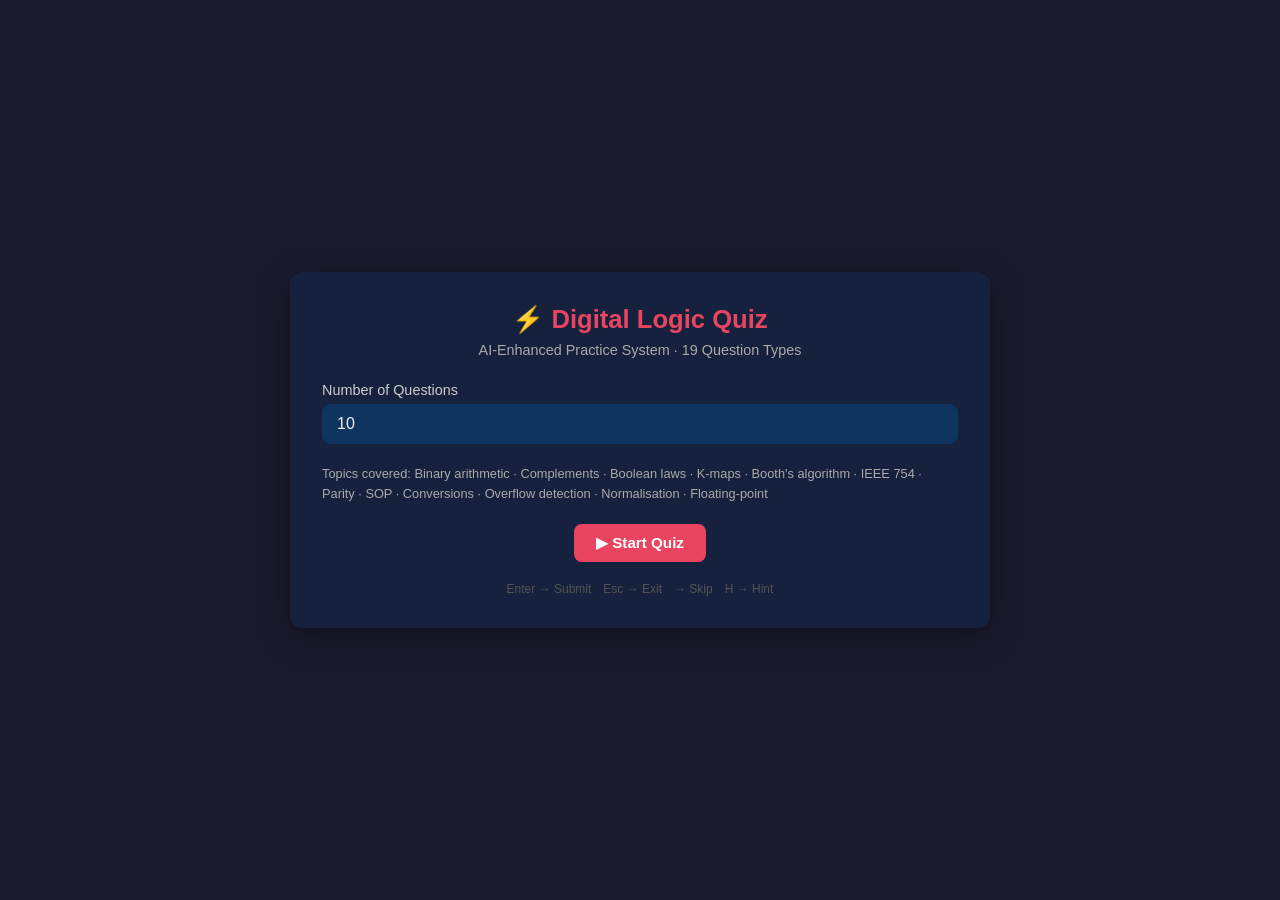
==== commit d74b55f2: "Add files via upload" ====
--- a/index.html
+++ b/index.html
@@ -1,2519 +1,496 @@
 <!DOCTYPE html>
 <html lang="en">
 <head>
-  <meta charset="UTF-8" />
-  <meta name="viewport" content="width=device-width, initial-scale=1.0" />
-  <title>EduPortal MVP — Student Success Platform</title>
-  <link rel="preconnect" href="https://fonts.googleapis.com" />
-  <link
-    href="https://fonts.googleapis.com/css2?family=EB+Garamond:wght@400;500;600;700&family=Source+Sans+3:wght@300;400;500;600;700&display=swap"
-    rel="stylesheet"
-  />
-  <style>
-    /* ─── CSS RESET & VARIABLES ───────────────────────────────────────── */
-    *, *::before, *::after { box-sizing: border-box; margin: 0; padding: 0; }
-
-    :root {
-      --navy:       #0d1b3e;
-      --navy-mid:   #162554;
-      --navy-light: #1e336b;
-      --gold:       #b8962e;
-      --gold-light: #d4af50;
-      --cream:      #faf8f4;
-      --white:      #ffffff;
-      --gray-100:   #f1f3f7;
-      --gray-200:   #e2e6ed;
-      --gray-400:   #9aa3b0;
-      --gray-600:   #5a6578;
-      --gray-800:   #2c3545;
-      --text:       #1a2235;
-      --danger:     #8b1a1a;
-      --success:    #1a4a2e;
-      --font-display: 'EB Garamond', Georgia, serif;
-      --font-body:    'Source Sans 3', 'Segoe UI', sans-serif;
-      --sidebar-w:  260px;
-      --header-h:   64px;
-    }
-
-    html { scroll-behavior: smooth; }
-
-    body {
-      font-family: var(--font-body);
-      font-size: 15px;
-      color: var(--text);
-      background: var(--cream);
-      line-height: 1.6;
-    }
-
-    /* ─── UTILITY ─────────────────────────────────────────────────────── */
-    .hidden  { display: none !important; }
-    .sr-only { position: absolute; width: 1px; height: 1px; overflow: hidden; clip: rect(0,0,0,0); }
-
-    /* ─── LOGIN SCREEN ────────────────────────────────────────────────── */
-    #login-screen {
-      min-height: 100vh;
-      display: flex;
-      background: var(--navy);
-    }
-
-    .login-banner {
-      width: 50%;
-      background: linear-gradient(160deg, var(--navy-mid) 0%, var(--navy) 60%);
-      display: flex;
-      flex-direction: column;
-      justify-content: center;
-      align-items: center;
-      padding: 60px 48px;
-      border-right: 1px solid rgba(184,150,46,0.25);
-      position: relative;
-      overflow: hidden;
-    }
-
-    .login-banner::before {
-      content: '';
-      position: absolute;
-      inset: 0;
-      background-image:
-        repeating-linear-gradient(0deg, transparent, transparent 59px, rgba(184,150,46,0.06) 60px),
-        repeating-linear-gradient(90deg, transparent, transparent 59px, rgba(184,150,46,0.06) 60px);
-    }
-
-    .login-banner-inner { position: relative; z-index: 1; text-align: center; }
-
-    .login-crest {
-      width: 90px; height: 90px;
-      border: 2px solid var(--gold);
-      border-radius: 50%;
-      display: flex; align-items: center; justify-content: center;
-      margin: 0 auto 28px;
-      font-family: var(--font-display);
-      font-size: 32px;
-      font-weight: 700;
-      color: var(--gold-light);
-      letter-spacing: 2px;
-    }
-
-    .login-banner h1 {
-      font-family: var(--font-display);
-      font-size: 32px;
-      font-weight: 600;
-      color: var(--white);
-      line-height: 1.25;
-      margin-bottom: 16px;
-    }
-
-    .login-banner p {
-      font-size: 14px;
-      color: var(--gray-400);
-      max-width: 320px;
-      line-height: 1.7;
-    }
-
-    .banner-divider {
-      width: 48px; height: 2px;
-      background: var(--gold);
-      margin: 24px auto;
-    }
-
-    .banner-stats {
-      display: flex; gap: 40px; margin-top: 48px;
-    }
-
-    .banner-stat { text-align: center; }
-    .banner-stat strong {
-      display: block;
-      font-family: var(--font-display);
-      font-size: 28px;
-      color: var(--gold-light);
-    }
-    .banner-stat span { font-size: 12px; color: var(--gray-400); text-transform: uppercase; letter-spacing: 1px; }
-
-    .login-panel {
-      width: 50%;
-      display: flex;
-      align-items: center;
-      justify-content: center;
-      padding: 60px 48px;
-      background: #0a1530;
-    }
-
-    .login-card { width: 100%; max-width: 400px; }
-
-    .login-card-head {
-      margin-bottom: 36px;
-    }
-
-    .login-card-head h2 {
-      font-family: var(--font-display);
-      font-size: 26px;
-      font-weight: 500;
-      color: var(--white);
-      margin-bottom: 6px;
-    }
-
-    .login-card-head p { font-size: 13px; color: var(--gray-400); }
-
-    .form-group { margin-bottom: 20px; }
-
-    .form-group label {
-      display: block;
-      font-size: 12px;
-      font-weight: 600;
-      text-transform: uppercase;
-      letter-spacing: 0.8px;
-      color: var(--gray-400);
-      margin-bottom: 8px;
-    }
-
-    .form-group input[type="text"],
-    .form-group input[type="email"],
-    .form-group input[type="password"],
-    .form-group input[type="number"],
-    .form-group select,
-    .form-group textarea {
-      width: 100%;
-      background: rgba(255,255,255,0.05);
-      border: 1px solid rgba(255,255,255,0.12);
-      border-radius: 3px;
-      padding: 12px 14px;
-      font-family: var(--font-body);
-      font-size: 14px;
-      color: var(--white);
-      outline: none;
-    }
-
-    .form-group input:focus,
-    .form-group select:focus,
-    .form-group textarea:focus {
-      border-color: var(--gold);
-      background: rgba(184,150,46,0.06);
-    }
-
-    .form-group select option { background: var(--navy); color: var(--white); }
-
-    .form-group input::placeholder { color: rgba(255,255,255,0.25); }
-
-    .btn-login {
-      width: 100%;
-      padding: 13px;
-      background: var(--gold);
-      border: none;
-      border-radius: 3px;
-      font-family: var(--font-body);
-      font-size: 14px;
-      font-weight: 600;
-      text-transform: uppercase;
-      letter-spacing: 1px;
-      color: var(--navy);
-      cursor: pointer;
-      margin-top: 8px;
-    }
-
-    .btn-login:hover { background: var(--gold-light); }
-
-    .login-footer-note {
-      margin-top: 24px;
-      text-align: center;
-      font-size: 12px;
-      color: var(--gray-400);
-    }
-
-    .login-footer-note a { color: var(--gold-light); text-decoration: none; }
-
-    .login-role-tabs {
-      display: flex;
-      gap: 0;
-      margin-bottom: 28px;
-      border: 1px solid rgba(255,255,255,0.12);
-      border-radius: 3px;
-      overflow: hidden;
-    }
-
-    .role-tab {
-      flex: 1;
-      padding: 9px;
-      background: transparent;
-      border: none;
-      font-family: var(--font-body);
-      font-size: 13px;
-      color: var(--gray-400);
-      cursor: pointer;
-      text-align: center;
-    }
-
-    .role-tab.active { background: var(--gold); color: var(--navy); font-weight: 600; }
-
-    /* ─── PORTAL LAYOUT ───────────────────────────────────────────────── */
-    #portal { display: none; min-height: 100vh; background: var(--cream); }
-    #portal.active { display: flex; flex-direction: column; }
-
-    /* TOP HEADER */
-    .portal-header {
-      height: var(--header-h);
-      background: var(--navy);
-      display: flex;
-      align-items: center;
-      padding: 0 24px;
-      border-bottom: 2px solid var(--gold);
-      position: sticky; top: 0; z-index: 100;
-    }
-
-    .ph-logo {
-      display: flex;
-      align-items: center;
-      gap: 14px;
-      text-decoration: none;
-    }
-
-    .ph-crest {
-      width: 38px; height: 38px;
-      border: 1.5px solid var(--gold);
-      border-radius: 50%;
-      display: flex; align-items: center; justify-content: center;
-      font-family: var(--font-display);
-      font-size: 13px;
-      font-weight: 700;
-      color: var(--gold);
-    }
-
-    .ph-name {
-      font-family: var(--font-display);
-      font-size: 20px;
-      font-weight: 600;
-      color: var(--white);
-    }
-
-    .ph-separator {
-      flex: 1;
-    }
-
-    .ph-user {
-      display: flex; align-items: center; gap: 12px;
-    }
-
-    .ph-user-avatar {
-      width: 34px; height: 34px;
-      background: var(--gold);
-      border-radius: 50%;
-      display: flex; align-items: center; justify-content: center;
-      font-size: 13px; font-weight: 700; color: var(--navy);
-    }
-
-    .ph-user-info { text-align: right; }
-    .ph-user-info strong { display: block; font-size: 13px; color: var(--white); font-weight: 600; }
-    .ph-user-info span { font-size: 11px; color: var(--gray-400); text-transform: uppercase; letter-spacing: 0.5px; }
-
-    .ph-logout {
-      margin-left: 20px;
-      background: none;
-      border: 1px solid rgba(255,255,255,0.2);
-      border-radius: 3px;
-      padding: 6px 14px;
-      font-family: var(--font-body);
-      font-size: 12px;
-      color: var(--gray-400);
-      cursor: pointer;
-      text-transform: uppercase;
-      letter-spacing: 0.5px;
-    }
-
-    .ph-logout:hover { border-color: var(--gold); color: var(--gold); }
-
-    /* LAYOUT BODY */
-    .portal-body {
-      display: flex;
-      flex: 1;
-    }
-
-    /* SIDEBAR NAV */
-    .portal-sidebar {
-      width: var(--sidebar-w);
-      background: var(--navy-mid);
-      flex-shrink: 0;
-      display: flex;
-      flex-direction: column;
-      padding: 24px 0;
-      border-right: 1px solid rgba(184,150,46,0.2);
-    }
-
-    .nav-section-label {
-      font-size: 10px;
-      font-weight: 700;
-      text-transform: uppercase;
-      letter-spacing: 1.5px;
-      color: var(--gold);
-      padding: 0 22px;
-      margin: 18px 0 8px;
-    }
-
-    .nav-section-label:first-child { margin-top: 0; }
-
-    nav a.nav-item {
-      display: flex;
-      align-items: center;
-      gap: 12px;
-      padding: 10px 22px;
-      text-decoration: none;
-      font-size: 14px;
-      color: rgba(255,255,255,0.65);
-      border-left: 3px solid transparent;
-    }
-
-    nav a.nav-item:hover { color: var(--white); background: rgba(255,255,255,0.04); }
-
-    nav a.nav-item.active {
-      color: var(--gold-light);
-      border-left-color: var(--gold);
-      background: rgba(184,150,46,0.08);
-      font-weight: 600;
-    }
-
-    .nav-icon { font-size: 16px; width: 20px; text-align: center; flex-shrink: 0; }
-
-    /* MAIN CONTENT */
-    .portal-main {
-      flex: 1;
-      overflow-y: auto;
-      padding: 36px 40px;
-    }
-
-    /* PAGE SECTIONS */
-    .page-section { display: none; }
-    .page-section.active { display: block; }
-
-    /* PAGE HEADING */
-    .page-heading {
-      margin-bottom: 32px;
-      padding-bottom: 20px;
-      border-bottom: 1px solid var(--gray-200);
-    }
-
-    .page-heading .breadcrumb {
-      font-size: 12px;
-      color: var(--gray-400);
-      text-transform: uppercase;
-      letter-spacing: 0.8px;
-      margin-bottom: 8px;
-    }
-
-    .page-heading h2 {
-      font-family: var(--font-display);
-      font-size: 30px;
-      font-weight: 600;
-      color: var(--navy);
-    }
-
-    .page-heading p {
-      font-size: 14px;
-      color: var(--gray-600);
-      margin-top: 6px;
-    }
-
-    /* CARDS */
-    .card {
-      background: var(--white);
-      border: 1px solid var(--gray-200);
-      border-radius: 4px;
-      padding: 28px;
-      margin-bottom: 24px;
-    }
-
-    .card-title {
-      font-family: var(--font-display);
-      font-size: 20px;
-      font-weight: 600;
-      color: var(--navy);
-      margin-bottom: 4px;
-    }
-
-    .card-subtitle {
-      font-size: 13px;
-      color: var(--gray-400);
-      margin-bottom: 20px;
-    }
-
-    /* ─── DASHBOARD ───────────────────────────────────────────────────── */
-    .stat-grid {
-      display: grid;
-      grid-template-columns: repeat(4, 1fr);
-      gap: 20px;
-      margin-bottom: 28px;
-    }
-
-    .stat-box {
-      background: var(--white);
-      border: 1px solid var(--gray-200);
-      border-top: 3px solid var(--gold);
-      padding: 22px 24px;
-    }
-
-    .stat-box .label {
-      font-size: 11px;
-      font-weight: 700;
-      text-transform: uppercase;
-      letter-spacing: 1px;
-      color: var(--gray-400);
-      margin-bottom: 8px;
-    }
-
-    .stat-box .value {
-      font-family: var(--font-display);
-      font-size: 34px;
-      font-weight: 600;
-      color: var(--navy);
-      line-height: 1;
-    }
-
-    .stat-box .note {
-      font-size: 12px;
-      color: var(--gray-600);
-      margin-top: 6px;
-    }
-
-    .dashboard-grid {
-      display: grid;
-      grid-template-columns: 2fr 1fr;
-      gap: 24px;
-    }
-
-    .notice-list { list-style: none; }
-    .notice-list li {
-      padding: 12px 0;
-      border-bottom: 1px solid var(--gray-100);
-      display: flex;
-      gap: 14px;
-      align-items: flex-start;
-    }
-
-    .notice-list li:last-child { border-bottom: none; }
-
-    .notice-tag {
-      display: inline-block;
-      padding: 2px 8px;
-      font-size: 10px;
-      font-weight: 700;
-      text-transform: uppercase;
-      letter-spacing: 0.5px;
-      border-radius: 2px;
-      flex-shrink: 0;
-      margin-top: 2px;
-    }
-
-    .tag-exam    { background: #fff0f0; color: var(--danger); border: 1px solid #f5c6c6; }
-    .tag-course  { background: #f0f5ff; color: var(--navy); border: 1px solid #c6d5f5; }
-    .tag-general { background: #fffbf0; color: #7a5700; border: 1px solid #f5e6c6; }
-
-    .notice-text strong { display: block; font-size: 14px; font-weight: 600; color: var(--text); }
-    .notice-text span { font-size: 12px; color: var(--gray-400); }
-
-    .quick-links { list-style: none; }
-    .quick-links li {
-      border-bottom: 1px solid var(--gray-100);
-    }
-
-    .quick-links li:last-child { border-bottom: none; }
-
-    .quick-links a {
-      display: flex;
-      justify-content: space-between;
-      align-items: center;
-      padding: 12px 0;
-      text-decoration: none;
-      font-size: 14px;
-      color: var(--navy);
-      font-weight: 500;
-    }
-
-    .quick-links a:hover { color: var(--gold); }
-    .quick-links a span { color: var(--gray-400); font-size: 18px; }
-
-    /* ─── TABLES ──────────────────────────────────────────────────────── */
-    .table-wrapper { overflow-x: auto; margin-bottom: 24px; }
-
-    table.formal-table {
-      width: 100%;
-      border-collapse: collapse;
-      font-size: 14px;
-    }
-
-    table.formal-table caption {
-      font-family: var(--font-display);
-      font-size: 16px;
-      font-weight: 600;
-      color: var(--navy);
-      text-align: left;
-      padding: 0 0 14px;
-      caption-side: top;
-    }
-
-    table.formal-table thead tr {
-      background: var(--navy);
-    }
-
-    table.formal-table thead th {
-      padding: 12px 16px;
-      color: var(--gold-light);
-      font-size: 11px;
-      font-weight: 700;
-      text-transform: uppercase;
-      letter-spacing: 1px;
-      text-align: left;
-      border: 1px solid var(--navy-light);
-    }
-
-    table.formal-table tbody td {
-      padding: 11px 16px;
-      border: 1px solid var(--gray-200);
-      vertical-align: top;
-      color: var(--text);
-    }
-
-    table.formal-table tbody tr:nth-child(even) { background: var(--gray-100); }
-    table.formal-table tbody tr:hover { background: #f0f4ff; }
-
-    .category-cell {
-      background: var(--navy-mid) !important;
-      color: var(--gold-light);
-      font-weight: 700;
-      font-size: 13px;
-      text-align: center;
-      vertical-align: middle;
-      writing-mode: horizontal-tb;
-      padding: 14px 12px !important;
-    }
-
-    .badge {
-      display: inline-block;
-      padding: 2px 8px;
-      font-size: 11px;
-      font-weight: 600;
-      border-radius: 2px;
-    }
-
-    .badge-pdf    { background: #fff0f0; color: var(--danger); border: 1px solid #f5c6c6; }
-    .badge-video  { background: #f0f5ff; color: var(--navy); border: 1px solid #c6d5f5; }
-    .badge-link   { background: #f0fff4; color: var(--success); border: 1px solid #c6f0d5; }
-    .badge-notes  { background: #fffbf0; color: #7a5700; border: 1px solid #f5e6c6; }
-
-    /* ─── FORMS (Registration & Quiz) ────────────────────────────────── */
-    .portal-form { max-width: 700px; }
-
-    .portal-form .form-group label {
-      font-size: 12px;
-      font-weight: 700;
-      text-transform: uppercase;
-      letter-spacing: 0.7px;
-      color: var(--gray-600);
-      margin-bottom: 7px;
-      display: block;
-    }
-
-    .portal-form .form-group input[type="text"],
-    .portal-form .form-group input[type="email"],
-    .portal-form .form-group input[type="number"],
-    .portal-form .form-group input[type="password"],
-    .portal-form .form-group select,
-    .portal-form .form-group textarea {
-      width: 100%;
-      border: 1px solid var(--gray-200);
-      border-radius: 3px;
-      padding: 10px 13px;
-      font-family: var(--font-body);
-      font-size: 14px;
-      color: var(--text);
-      background: var(--white);
-      outline: none;
-    }
-
-    .portal-form .form-group input:focus,
-    .portal-form .form-group select:focus,
-    .portal-form .form-group textarea:focus {
-      border-color: var(--navy);
-      box-shadow: 0 0 0 2px rgba(13,27,62,0.08);
-    }
-
-    .form-row {
-      display: grid;
-      grid-template-columns: 1fr 1fr;
-      gap: 20px;
-    }
-
-    .radio-group, .check-group {
-      display: flex;
-      gap: 20px;
-      flex-wrap: wrap;
-      padding: 10px 0;
-    }
-
-    .radio-group label, .check-group label {
-      display: flex;
-      align-items: center;
-      gap: 8px;
-      font-size: 14px;
-      font-weight: 400 !important;
-      text-transform: none !important;
-      letter-spacing: 0 !important;
-      color: var(--text) !important;
-      cursor: pointer;
-    }
-
-    .radio-group input, .check-group input {
-      width: auto !important;
-      accent-color: var(--navy);
-    }
-
-    .form-actions {
-      display: flex;
-      gap: 12px;
-      margin-top: 28px;
-      padding-top: 24px;
-      border-top: 1px solid var(--gray-200);
-    }
-
-    .btn-primary {
-      padding: 11px 28px;
-      background: var(--navy);
-      border: 1px solid var(--navy);
-      border-radius: 3px;
-      font-family: var(--font-body);
-      font-size: 13px;
-      font-weight: 700;
-      text-transform: uppercase;
-      letter-spacing: 0.8px;
-      color: var(--white);
-      cursor: pointer;
-    }
-
-    .btn-primary:hover { background: var(--navy-light); }
-
-    .btn-secondary {
-      padding: 11px 28px;
-      background: transparent;
-      border: 1px solid var(--gray-400);
-      border-radius: 3px;
-      font-family: var(--font-body);
-      font-size: 13px;
-      font-weight: 700;
-      text-transform: uppercase;
-      letter-spacing: 0.8px;
-      color: var(--gray-600);
-      cursor: pointer;
-    }
-
-    .btn-secondary:hover { border-color: var(--navy); color: var(--navy); }
-
-    .btn-gold {
-      padding: 11px 28px;
-      background: var(--gold);
-      border: 1px solid var(--gold);
-      border-radius: 3px;
-      font-family: var(--font-body);
-      font-size: 13px;
-      font-weight: 700;
-      text-transform: uppercase;
-      letter-spacing: 0.8px;
-      color: var(--navy);
-      cursor: pointer;
-    }
-
-    .btn-gold:hover { background: var(--gold-light); }
-
-    .required-marker { color: var(--danger); margin-left: 3px; }
-
-    /* ─── QUIZ MODULE ─────────────────────────────────────────────────── */
-    .quiz-topic-row {
-      display: flex;
-      gap: 12px;
-      align-items: flex-end;
-      margin-bottom: 28px;
-    }
-
-    .quiz-topic-row .form-group { flex: 1; margin-bottom: 0; }
-
-    #quiz-container { margin-top: 24px; }
-
-    .quiz-progress {
-      display: flex;
-      justify-content: space-between;
-      align-items: center;
-      margin-bottom: 20px;
-    }
-
-    .progress-bar-wrap {
-      flex: 1;
-      height: 6px;
-      background: var(--gray-200);
-      border-radius: 3px;
-      margin: 0 16px;
-    }
-
-    .progress-bar {
-      height: 100%;
-      background: var(--gold);
-      border-radius: 3px;
-      width: 0%;
-    }
-
-    .question-card {
-      background: var(--white);
-      border: 1px solid var(--gray-200);
-      border-left: 4px solid var(--navy);
-      padding: 24px 28px;
-      margin-bottom: 16px;
-    }
-
-    .q-number {
-      font-size: 11px;
-      font-weight: 700;
-      text-transform: uppercase;
-      letter-spacing: 1px;
-      color: var(--gold);
-      margin-bottom: 8px;
-    }
-
-    .q-text {
-      font-size: 16px;
-      font-weight: 600;
-      color: var(--navy);
-      margin-bottom: 18px;
-      line-height: 1.5;
-    }
-
-    .q-options { list-style: none; }
-
-    .q-options li {
-      margin-bottom: 10px;
-    }
-
-    .q-options li label {
-      display: flex;
-      align-items: flex-start;
-      gap: 10px;
-      padding: 10px 14px;
-      border: 1px solid var(--gray-200);
-      border-radius: 3px;
-      cursor: pointer;
-      font-size: 14px;
-      color: var(--text);
-    }
-
-    .q-options li label:hover { border-color: var(--navy); background: var(--gray-100); }
-
-    .q-options input[type="radio"] { accent-color: var(--navy); margin-top: 2px; flex-shrink: 0; }
-
-    .q-options li.correct label  { border-color: #1a4a2e; background: #edfaf3; color: #1a4a2e; font-weight: 600; }
-    .q-options li.incorrect label { border-color: #8b1a1a; background: #faeaea; color: #8b1a1a; }
-
-    .quiz-score-box {
-      background: var(--navy);
-      color: var(--white);
-      padding: 32px;
-      text-align: center;
-      border-radius: 4px;
-      margin-top: 24px;
-    }
-
-    .quiz-score-box .score-number {
-      font-family: var(--font-display);
-      font-size: 56px;
-      color: var(--gold-light);
-    }
-
-    .quiz-score-box p { font-size: 15px; color: var(--gray-400); margin-top: 8px; }
-
-    .quiz-loader {
-      text-align: center;
-      padding: 48px;
-      color: var(--gray-600);
-      font-size: 15px;
-    }
-
-    .quiz-loader::after {
-      content: '';
-      display: block;
-      width: 36px; height: 36px;
-      border: 3px solid var(--gray-200);
-      border-top-color: var(--gold);
-      border-radius: 50%;
-      margin: 20px auto 0;
-      animation: spin 0.8s linear infinite;
-    }
-
-    @keyframes spin { to { transform: rotate(360deg); } }
-
-    .quiz-error {
-      background: #fff0f0;
-      border: 1px solid #f5c6c6;
-      border-radius: 3px;
-      padding: 16px 20px;
-      color: var(--danger);
-      font-size: 14px;
-    }
-
-    /* ─── RESUME BUILDER ──────────────────────────────────────────────── */
-    .resume-layout {
-      display: grid;
-      grid-template-columns: 1fr 1fr;
-      gap: 24px;
-    }
-
-    #resume-preview {
-      background: var(--white);
-      border: 1px solid var(--gray-200);
-      padding: 36px 32px;
-      font-family: Georgia, 'Times New Roman', serif;
-      font-size: 13px;
-      line-height: 1.6;
-      min-height: 600px;
-    }
-
-    .res-name {
-      font-size: 22px;
-      font-weight: 700;
-      color: var(--navy);
-      margin-bottom: 2px;
-    }
-
-    .res-role {
-      font-size: 14px;
-      color: var(--gold);
-      font-weight: 600;
-      margin-bottom: 8px;
-    }
-
-    .res-contact {
-      font-size: 12px;
-      color: var(--gray-600);
-      border-bottom: 2px solid var(--navy);
-      padding-bottom: 10px;
-      margin-bottom: 14px;
-    }
-
-    .res-section { margin-bottom: 14px; }
-
-    .res-section-title {
-      font-size: 12px;
-      font-weight: 700;
-      text-transform: uppercase;
-      letter-spacing: 1.5px;
-      color: var(--navy);
-      border-bottom: 1px solid var(--gold);
-      padding-bottom: 3px;
-      margin-bottom: 8px;
-    }
-
-    .res-entry { margin-bottom: 8px; }
-    .res-entry strong { display: block; font-size: 13px; }
-    .res-entry em { font-size: 12px; color: var(--gray-600); font-style: normal; }
-    .res-entry ul { padding-left: 16px; margin-top: 3px; }
-    .res-entry ul li { font-size: 12px; margin-bottom: 2px; }
-
-    .res-skills-list {
-      display: flex; flex-wrap: wrap; gap: 6px;
-    }
-
-    .res-skill-tag {
-      padding: 3px 10px;
-      border: 1px solid var(--gray-200);
-      font-size: 11px;
-      color: var(--navy);
-      background: var(--gray-100);
-    }
-
-    .btn-print {
-      padding: 9px 20px;
-      background: transparent;
-      border: 1px solid var(--navy);
-      border-radius: 3px;
-      font-family: var(--font-body);
-      font-size: 12px;
-      font-weight: 600;
-      text-transform: uppercase;
-      letter-spacing: 0.8px;
-      color: var(--navy);
-      cursor: pointer;
-      margin-bottom: 16px;
-    }
-
-    .btn-print:hover { background: var(--navy); color: var(--white); }
-
-    /* ─── MULTIMEDIA ──────────────────────────────────────────────────── */
-    .media-grid {
-      display: grid;
-      grid-template-columns: 1fr 1fr;
-      gap: 24px;
-    }
-
-    .media-card {
-      background: var(--white);
-      border: 1px solid var(--gray-200);
-      overflow: hidden;
-    }
-
-    .media-card-head {
-      background: var(--navy);
-      padding: 14px 20px;
-      display: flex;
-      align-items: center;
-      gap: 10px;
-    }
-
-    .media-card-head .icon { font-size: 18px; }
-    .media-card-head h4 { font-family: var(--font-display); font-size: 16px; color: var(--white); }
-    .media-card-head span { font-size: 12px; color: var(--gray-400); margin-left: auto; }
-
-    .media-card-body { padding: 20px; }
-
-    .media-card-body p {
-      font-size: 13px;
-      color: var(--gray-600);
-      margin-bottom: 14px;
-    }
-
-    .media-card-body video,
-    .media-card-body audio {
-      width: 100%;
-      border-radius: 2px;
-      outline: none;
-    }
-
-    .media-card-body audio {
-      margin-top: 8px;
-    }
-
-    /* ─── FOOTER ──────────────────────────────────────────────────────── */
-    footer.portal-footer {
-      background: var(--navy);
-      border-top: 2px solid var(--gold);
-      padding: 20px 40px;
-      display: flex;
-      justify-content: space-between;
-      align-items: center;
-    }
-
-    footer.portal-footer p {
-      font-size: 12px;
-      color: var(--gray-400);
-    }
-
-    footer.portal-footer span {
-      font-size: 12px;
-      color: rgba(184,150,46,0.7);
-    }
-
-    /* ─── FORM SUCCESS ────────────────────────────────────────────────── */
-    .success-msg {
-      background: #edfaf3;
-      border: 1px solid #b7e8d0;
-      border-left: 4px solid var(--success);
-      padding: 14px 20px;
-      border-radius: 3px;
-      color: var(--success);
-      font-size: 14px;
-      font-weight: 500;
-      margin-top: 16px;
-      display: none;
-    }
-
-    .info-strip {
-      background: #f0f4ff;
-      border: 1px solid #c6d5f5;
-      border-left: 4px solid var(--navy);
-      padding: 12px 18px;
-      font-size: 13px;
-      color: var(--navy);
-      margin-bottom: 20px;
-      border-radius: 3px;
-    }
-
-    /* ─── SCHEMA / DOCS SECTION ───────────────────────────────────────── */
-    .doc-block {
-      background: var(--white);
-      border: 1px solid var(--gray-200);
-      margin-bottom: 24px;
-    }
-
-    .doc-block-head {
-      background: var(--navy);
-      padding: 14px 20px;
-      display: flex; justify-content: space-between; align-items: center;
-    }
-
-    .doc-block-head h4 {
-      font-family: var(--font-display);
-      font-size: 16px;
-      color: var(--gold-light);
-    }
-
-    .doc-block-head span {
-      font-size: 11px;
-      color: var(--gray-400);
-      text-transform: uppercase;
-      letter-spacing: 1px;
-    }
-
-    .doc-block pre {
-      padding: 22px 24px;
-      font-family: 'Courier New', Courier, monospace;
-      font-size: 13px;
-      line-height: 1.65;
-      color: var(--text);
-      overflow-x: auto;
-      background: #f7f8fb;
-    }
-
-    .kw  { color: #0d1b8e; font-weight: 700; }
-    .cm  { color: #6a7580; font-style: italic; }
-    .st  { color: #1a5c1a; }
-    .nt  { color: #8b1a1a; }
-
-    @media print {
-      .portal-sidebar, .portal-header, footer { display: none; }
-      .portal-main { padding: 0; }
-    }
-  </style>
+<meta charset="UTF-8">
+<meta name="viewport" content="width=device-width, initial-scale=1.0">
+<title>Digital Logic Quiz System</title>
+<style>
+  * { box-sizing: border-box; margin: 0; padding: 0; }
+  body { font-family: 'Segoe UI', sans-serif; background: #1a1a2e; color: #eee; min-height: 100vh; display: flex; align-items: center; justify-content: center; }
+  #app { width: 95%; max-width: 700px; }
+  .card { background: #16213e; border-radius: 12px; padding: 32px; box-shadow: 0 8px 32px rgba(0,0,0,0.4); }
+  h1 { font-size: 1.6rem; color: #e94560; margin-bottom: 8px; text-align: center; }
+  h2 { font-size: 1.1rem; color: #0f3460; background: #e94560; display: inline-block; padding: 4px 12px; border-radius: 6px; margin-bottom: 20px; }
+  .subtitle { text-align: center; color: #aaa; margin-bottom: 24px; font-size: 0.9rem; }
+  label { display: block; margin-bottom: 6px; color: #ccc; font-size: 0.9rem; }
+  input[type=number], input[type=text] { width: 100%; padding: 10px 14px; border-radius: 8px; border: 1px solid #0f3460; background: #0f3460; color: #eee; font-size: 1rem; outline: none; transition: border 0.2s; }
+  input:focus { border-color: #e94560; }
+  .btn { padding: 10px 22px; border: none; border-radius: 8px; font-size: 0.95rem; cursor: pointer; font-weight: 600; transition: opacity 0.2s, transform 0.1s; }
+  .btn:active { transform: scale(0.97); }
+  .btn:hover { opacity: 0.88; }
+  .btn-primary { background: #e94560; color: #fff; }
+  .btn-secondary { background: #0f3460; color: #eee; }
+  .btn-hint { background: #533483; color: #fff; }
+  .btn-skip { background: #1d6d8c; color: #fff; }
+  .btn-exit { background: #444; color: #eee; }
+  .btn-row { display: flex; gap: 10px; flex-wrap: wrap; margin-top: 16px; }
+  #question-text { font-size: 1.05rem; line-height: 1.6; margin-bottom: 18px; background: #0f3460; padding: 16px; border-radius: 8px; }
+  #feedback { min-height: 28px; margin: 10px 0; font-weight: 600; border-radius: 6px; padding: 6px 12px; font-size: 0.95rem; display: none; }
+  .feedback-correct { background: #1a5c3a; color: #7effc0; display: block !important; }
+  .feedback-wrong { background: #5c1a2a; color: #ff9aab; display: block !important; }
+  .feedback-skip { background: #1a4a5c; color: #87ceeb; display: block !important; }
+  #hint-box { background: #1e1e4a; border-left: 3px solid #533483; padding: 12px 16px; border-radius: 6px; margin-top: 12px; font-size: 0.9rem; line-height: 1.5; color: #ccc; display: none; }
+  .score-bar { display: flex; justify-content: space-between; align-items: center; margin-bottom: 18px; font-size: 0.85rem; color: #aaa; }
+  .progress { height: 4px; background: #0f3460; border-radius: 4px; margin-bottom: 18px; }
+  .progress-fill { height: 100%; background: #e94560; border-radius: 4px; transition: width 0.3s; }
+  .shortcut-row { text-align: center; color: #555; font-size: 0.75rem; margin-top: 14px; }
+  .shortcut-row span { margin: 0 6px; }
+  #menu-btns { display: flex; justify-content: center; gap: 12px; margin-top: 20px; }
+  .topic-badge { display: inline-block; background: #0f3460; color: #7ecfff; font-size: 0.7rem; padding: 2px 8px; border-radius: 12px; margin-bottom: 10px; }
+  #result-card { text-align: center; }
+  #result-card .big-score { font-size: 3rem; font-weight: 700; color: #e94560; margin: 16px 0; }
+  #result-card p { color: #ccc; margin-bottom: 8px; }
+</style>
 </head>
 <body>
-
-<!-- ═══════════════════════════════════════════════════════════════════════
-     LOGIN SCREEN
-═══════════════════════════════════════════════════════════════════════════ -->
-<div id="login-screen">
-  <section class="login-banner" aria-label="Institution branding">
-    <div class="login-banner-inner">
-      <div class="login-crest">EP</div>
-      <h1>School of Engineering &amp;<br>Information Technology</h1>
-      <div class="banner-divider"></div>
-      <p>
-        EduPortal MVP — An integrated student success platform delivering
-        AI-driven assessments, structured study resources, and academic
-        career tools for Computer Science &amp; Data Science programmes.
-      </p>
-      <div class="banner-stats">
-        <div class="banner-stat">
-          <strong>4</strong>
-          <span>Modules</span>
-        </div>
-        <div class="banner-stat">
-          <strong>AI</strong>
-          <span>Powered</span>
-        </div>
-        <div class="banner-stat">
-          <strong>AY 25</strong>
-          <span>Session</span>
-        </div>
-      </div>
-    </div>
-  </section>
-
-  <section class="login-panel" aria-label="Sign in">
-    <div class="login-card">
-      <div class="login-card-head">
-        <h2>Student Sign In</h2>
-        <p>Access your academic portal with your institutional credentials.</p>
-      </div>
-
-      <div class="login-role-tabs" role="tablist">
-        <button class="role-tab active" onclick="setRole(this, 'Student')">Student</button>
-        <button class="role-tab" onclick="setRole(this, 'Faculty')">Faculty</button>
-        <button class="role-tab" onclick="setRole(this, 'Admin')">Admin</button>
-      </div>
-
-      <div class="form-group">
-        <label for="login-id">Institutional ID / Email</label>
-        <input type="email" id="login-id" placeholder="e.g. 2024CS001@college.edu" autocomplete="username" />
-      </div>
-
-      <div class="form-group">
-        <label for="login-pass">Password</label>
-        <input type="password" id="login-pass" placeholder="Enter your password" autocomplete="current-password" />
-      </div>
-
-      <button class="btn-login" onclick="doLogin()">Sign In to Portal</button>
-
-      <p class="login-footer-note">
-        Forgot credentials? Contact &nbsp;<a href="#">IT Helpdesk</a>&nbsp;·&nbsp;
-        <a href="#" onclick="showSection('register'); return false;">New Registration</a>
-      </p>
-    </div>
-  </section>
+<div id="app">
+  <!-- MENU -->
+  <div id="menu" class="card">
+    <h1>⚡ Digital Logic Quiz</h1>
+    <p class="subtitle">AI-Enhanced Practice System · 19 Question Types</p>
+    <div style="margin:20px 0">
+      <label for="q-count">Number of Questions</label>
+      <input type="number" id="q-count" value="10" min="1" max="50">
+    </div>
+    <div style="color:#aaa;font-size:0.8rem;line-height:1.6;margin-bottom:4px">
+      Topics covered: Binary arithmetic · Complements · Boolean laws · K-maps · Booth's algorithm · IEEE 754 · Parity · SOP · Conversions · Overflow detection · Normalisation · Floating-point
+    </div>
+    <div id="menu-btns">
+      <button class="btn btn-primary" onclick="startQuiz()">▶ Start Quiz</button>
+    </div>
+    <div class="shortcut-row" style="margin-top:20px">
+      <span>Enter → Submit</span><span>Esc → Exit</span><span>→ Skip</span><span>H → Hint</span>
+    </div>
+  </div>
+
+  <!-- QUIZ -->
+  <div id="quiz" class="card" style="display:none">
+    <div class="score-bar">
+      <span id="q-num"></span>
+      <span id="score-display">Score: 0</span>
+    </div>
+    <div class="progress"><div class="progress-fill" id="progress-fill"></div></div>
+    <div id="topic-badge" class="topic-badge"></div>
+    <div id="question-text"></div>
+    <label for="answer-input">Your Answer</label>
+    <input type="text" id="answer-input" placeholder="Type here…" autocomplete="off" autocorrect="off" spellcheck="false">
+    <div id="feedback"></div>
+    <div id="hint-box"></div>
+    <div class="btn-row">
+      <button class="btn btn-primary" onclick="submitAnswer()">✔ Submit</button>
+      <button class="btn btn-skip" onclick="skipQuestion()">→ Skip</button>
+      <button class="btn btn-hint" onclick="showHint()">💡 Hint</button>
+      <button class="btn btn-exit" onclick="exitQuiz()">✕ Exit</button>
+    </div>
+    <div class="shortcut-row">
+      <span>Enter → Submit</span><span>Esc → Exit</span><span>→ Skip</span><span>H → Hint</span>
+    </div>
+  </div>
+
+  <!-- RESULT -->
+  <div id="result" class="card" style="display:none" id="result-card">
+    <h1>Quiz Complete!</h1>
+    <div class="big-score" id="final-score"></div>
+    <p id="final-msg"></p>
+    <p id="final-detail" style="color:#777;font-size:0.85rem"></p>
+    <div id="menu-btns" style="margin-top:20px;display:flex;justify-content:center;gap:12px">
+      <button class="btn btn-primary" onclick="startQuiz()">▶ Play Again</button>
+      <button class="btn btn-secondary" onclick="showMenu()">☰ Menu</button>
+    </div>
+  </div>
 </div>
 
-<!-- ═══════════════════════════════════════════════════════════════════════
-     PORTAL (shown after login)
-═══════════════════════════════════════════════════════════════════════════ -->
-<div id="portal">
-
-  <!-- TOP HEADER -->
-  <header class="portal-header" role="banner">
-    <a href="#" class="ph-logo" onclick="showSection('dashboard'); return false;">
-      <div class="ph-crest">EP</div>
-      <span class="ph-name">EduPortal MVP</span>
-    </a>
-    <span class="ph-separator"></span>
-    <div class="ph-user">
-      <div class="ph-user-info">
-        <strong id="portal-username">Student</strong>
-        <span id="portal-role">Student · CS</span>
-      </div>
-      <div class="ph-user-avatar" id="portal-avatar">S</div>
-      <button class="ph-logout" onclick="doLogout()">Sign Out</button>
-    </div>
-  </header>
-
-  <!-- BODY -->
-  <div class="portal-body">
-
-    <!-- SIDEBAR NAV -->
-    <aside class="portal-sidebar" role="complementary" aria-label="Navigation">
-      <nav role="navigation">
-        <span class="nav-section-label">Main</span>
-        <a href="#" class="nav-item active" onclick="showSection('dashboard'); return false;">
-          <span class="nav-icon">⊞</span> Dashboard
-        </a>
-        <a href="#" class="nav-item" onclick="showSection('study'); return false;">
-          <span class="nav-icon">⊟</span> Study Hub
-        </a>
-        <a href="#" class="nav-item" onclick="showSection('exam'); return false;">
-          <span class="nav-icon">⊡</span> Exam Schedule
-        </a>
-
-        <span class="nav-section-label">Tools</span>
-        <a href="#" class="nav-item" onclick="showSection('quiz'); return false;">
-          <span class="nav-icon">◈</span> AI Quiz Generator
-        </a>
-        <a href="#" class="nav-item" onclick="showSection('resume'); return false;">
-          <span class="nav-icon">◉</span> Resume Builder
-        </a>
-        <a href="#" class="nav-item" onclick="showSection('media'); return false;">
-          <span class="nav-icon">◎</span> Lesson Previews
-        </a>
-
-        <span class="nav-section-label">Account</span>
-        <a href="#" class="nav-item" onclick="showSection('register'); return false;">
-          <span class="nav-icon">◇</span> Registration
-        </a>
-        <a href="#" class="nav-item" onclick="showSection('docs'); return false;">
-          <span class="nav-icon">◆</span> Architecture Docs
-        </a>
-      </nav>
-    </aside>
-
-    <!-- MAIN CONTENT AREA -->
-    <main class="portal-main" role="main">
-
-      <!-- ── DASHBOARD ─────────────────────────────────────────────── -->
-      <section id="sec-dashboard" class="page-section active" aria-labelledby="dash-heading">
-        <div class="page-heading">
-          <div class="breadcrumb">EduPortal &rsaquo; Dashboard</div>
-          <h2 id="dash-heading">Academic Dashboard</h2>
-          <p>Overview of your current semester standing, notices, and quick access.</p>
-        </div>
-
-        <div class="stat-grid">
-          <div class="stat-box">
-            <div class="label">Enrolled Courses</div>
-            <div class="value">5</div>
-            <div class="note">Semester VI — B.Tech CS</div>
-          </div>
-          <div class="stat-box">
-            <div class="label">CGPA</div>
-            <div class="value">8.4</div>
-            <div class="note">Last updated: Mar 2025</div>
-          </div>
-          <div class="stat-box">
-            <div class="label">Pending Assignments</div>
-            <div class="value">3</div>
-            <div class="note">Due within 7 days</div>
-          </div>
-          <div class="stat-box">
-            <div class="label">Quiz Attempts</div>
-            <div class="value">12</div>
-            <div class="note">AI quiz sessions this month</div>
-          </div>
-        </div>
-
-        <div class="dashboard-grid">
-          <div class="card">
-            <div class="card-title">Notice Board</div>
-            <div class="card-subtitle">Official announcements from the School of Engineering</div>
-            <ul class="notice-list">
-              <li>
-                <span class="notice-tag tag-exam">Exam</span>
-                <div class="notice-text">
-                  <strong>End-Semester Examination Time-Table Released</strong>
-                  <span>School of Engineering &mdash; Posted 20 Mar 2025</span>
-                </div>
-              </li>
-              <li>
-                <span class="notice-tag tag-course">Course</span>
-                <div class="notice-text">
-                  <strong>ML Lab Assignment 3 Submission Deadline Extended</strong>
-                  <span>CS-501 Machine Learning &mdash; Posted 18 Mar 2025</span>
-                </div>
-              </li>
-              <li>
-                <span class="notice-tag tag-general">General</span>
-                <div class="notice-text">
-                  <strong>Guest Lecture: Advances in Generative AI — 28 March</strong>
-                  <span>Seminar Hall, Block A &mdash; Posted 15 Mar 2025</span>
-                </div>
-              </li>
-              <li>
-                <span class="notice-tag tag-course">Course</span>
-                <div class="notice-text">
-                  <strong>Cyber Security Mid-Sem Results Declared</strong>
-                  <span>CS-401 Cyber Security &mdash; Posted 12 Mar 2025</span>
-                </div>
-              </li>
-            </ul>
-          </div>
-
-          <div class="card">
-            <div class="card-title">Quick Access</div>
-            <div class="card-subtitle">Navigate to portal modules</div>
-            <ul class="quick-links">
-              <li><a href="#" onclick="showSection('quiz'); return false;">AI Quiz Generator <span>&rsaquo;</span></a></li>
-              <li><a href="#" onclick="showSection('study'); return false;">Study Materials <span>&rsaquo;</span></a></li>
-              <li><a href="#" onclick="showSection('exam'); return false;">Exam Schedule <span>&rsaquo;</span></a></li>
-              <li><a href="#" onclick="showSection('resume'); return false;">Resume Builder <span>&rsaquo;</span></a></li>
-              <li><a href="#" onclick="showSection('media'); return false;">Lesson Previews <span>&rsaquo;</span></a></li>
-              <li><a href="#" onclick="showSection('register'); return false;">Registration Form <span>&rsaquo;</span></a></li>
-            </ul>
-          </div>
-        </div>
-      </section>
-
-      <!-- ── STUDY HUB ──────────────────────────────────────────────── -->
-      <section id="sec-study" class="page-section" aria-labelledby="study-heading">
-        <div class="page-heading">
-          <div class="breadcrumb">EduPortal &rsaquo; Study Hub</div>
-          <h2 id="study-heading">Study Materials Directory</h2>
-          <p>Organised study resources for the School of Engineering — Computer Science &amp; Data Science.</p>
-        </div>
-
-        <div class="card">
-          <div class="table-wrapper">
-            <table class="formal-table" cellpadding="0" cellspacing="0">
-              <caption>Study Resources — School of Engineering (AY 2024–25)</caption>
-              <thead>
-                <tr>
-                  <th rowspan="2">Department</th>
-                  <th colspan="3" style="text-align:center; border-bottom: 1px solid #2a3a6a;">Semester VI</th>
-                  <th colspan="3" style="text-align:center; border-bottom: 1px solid #2a3a6a;">Semester V</th>
-                </tr>
-                <tr>
-                  <th>Subject</th>
-                  <th>Module</th>
-                  <th>Resource</th>
-                  <th>Subject</th>
-                  <th>Module</th>
-                  <th>Resource</th>
-                </tr>
-              </thead>
-              <tbody>
-                <tr>
-                  <td class="category-cell" rowspan="3">Computer<br>Science<br>&amp; Engg.</td>
-                  <td>Machine Learning</td>
-                  <td>Supervised Learning</td>
-                  <td><span class="badge badge-pdf">PDF</span> Lecture Slides</td>
-                  <td>Data Structures</td>
-                  <td>Trees &amp; Graphs</td>
-                  <td><span class="badge badge-video">Video</span> Recorded Lecture</td>
-                </tr>
-                <tr>
-                  <td>Cyber Security</td>
-                  <td>Network Security</td>
-                  <td><span class="badge badge-notes">Notes</span> Handwritten</td>
-                  <td>DBMS</td>
-                  <td>Normalization</td>
-                  <td><span class="badge badge-pdf">PDF</span> Reference Book</td>
-                </tr>
-                <tr>
-                  <td>Cloud Computing</td>
-                  <td>AWS Architecture</td>
-                  <td><span class="badge badge-link">Link</span> AWS Docs</td>
-                  <td>OS Concepts</td>
-                  <td>Process Scheduling</td>
-                  <td><span class="badge badge-notes">Notes</span> Chapter Notes</td>
-                </tr>
-                <tr>
-                  <td class="category-cell" rowspan="3">Data<br>Science</td>
-                  <td>Deep Learning</td>
-                  <td>CNNs &amp; RNNs</td>
-                  <td><span class="badge badge-video">Video</span> YouTube Playlist</td>
-                  <td>Statistics</td>
-                  <td>Probability Theory</td>
-                  <td><span class="badge badge-pdf">PDF</span> Walpole Textbook</td>
-                </tr>
-                <tr>
-                  <td>Big Data Analytics</td>
-                  <td>Spark Ecosystem</td>
-                  <td><span class="badge badge-link">Link</span> Apache Docs</td>
-                  <td>Linear Algebra</td>
-                  <td>Eigen Vectors</td>
-                  <td><span class="badge badge-notes">Notes</span> MIT OCW</td>
-                </tr>
-                <tr>
-                  <td>Data Visualisation</td>
-                  <td>Tableau &amp; Power BI</td>
-                  <td><span class="badge badge-link">Link</span> Tableau Public</td>
-                  <td>Python Programming</td>
-                  <td>NumPy &amp; Pandas</td>
-                  <td><span class="badge badge-video">Video</span> Colab Notebooks</td>
-                </tr>
-              </tbody>
-            </table>
-          </div>
-        </div>
-      </section>
-
-      <!-- ── EXAM SCHEDULE ──────────────────────────────────────────── -->
-      <section id="sec-exam" class="page-section" aria-labelledby="exam-heading">
-        <div class="page-heading">
-          <div class="breadcrumb">EduPortal &rsaquo; Exam Schedule</div>
-          <h2 id="exam-heading">End-Semester Examination Schedule</h2>
-          <p>Official timetable — School of Engineering, April–May 2025. All exams: 10:00 AM – 01:00 PM unless stated.</p>
-        </div>
-
-        <div class="card">
-          <div class="table-wrapper">
-            <table class="formal-table" cellpadding="0" cellspacing="0">
-              <caption>End-Semester Examination Timetable — April / May 2025</caption>
-              <thead>
-                <tr>
-                  <th rowspan="2">Date</th>
-                  <th rowspan="2">Day</th>
-                  <th colspan="2" style="text-align:center; border-bottom:1px solid #2a3a6a;">Morning Session (10:00–13:00)</th>
-                  <th colspan="2" style="text-align:center; border-bottom:1px solid #2a3a6a;">Afternoon Session (14:00–17:00)</th>
-                  <th rowspan="2">Hall / Room</th>
-                </tr>
-                <tr>
-                  <th>Subject Code</th>
-                  <th>Subject Name</th>
-                  <th>Subject Code</th>
-                  <th>Subject Name</th>
-                </tr>
-              </thead>
-              <tbody>
-                <tr>
-                  <td><strong>14 Apr</strong></td>
-                  <td>Monday</td>
-                  <td>CS-601</td>
-                  <td>Machine Learning</td>
-                  <td colspan="2" style="text-align:center; color:var(--gray-400);">— No Afternoon Session —</td>
-                  <td>Exam Hall A</td>
-                </tr>
-                <tr>
-                  <td><strong>16 Apr</strong></td>
-                  <td>Wednesday</td>
-                  <td>CS-602</td>
-                  <td>Cyber Security</td>
-                  <td>DS-601</td>
-                  <td>Big Data Analytics</td>
-                  <td>Exam Hall B</td>
-                </tr>
-                <tr>
-                  <td><strong>18 Apr</strong></td>
-                  <td>Friday</td>
-                  <td>CS-603</td>
-                  <td>Cloud Computing</td>
-                  <td colspan="2" style="text-align:center; color:var(--gray-400);">— No Afternoon Session —</td>
-                  <td>Exam Hall A</td>
-                </tr>
-                <tr>
-                  <td rowspan="2"><strong>21 Apr</strong></td>
-                  <td rowspan="2">Monday</td>
-                  <td>DS-602</td>
-                  <td>Deep Learning</td>
-                  <td>CS-604</td>
-                  <td>Distributed Systems</td>
-                  <td>Exam Hall C</td>
-                </tr>
-                <tr>
-                  <td>CS-605</td>
-                  <td>Compiler Design</td>
-                  <td>DS-603</td>
-                  <td>Data Visualisation</td>
-                  <td>Room 301–305</td>
-                </tr>
-                <tr>
-                  <td><strong>24 Apr</strong></td>
-                  <td>Thursday</td>
-                  <td colspan="4" style="text-align:center; background:#fffbf0; color:#7a5700; font-weight:600;">
-                    — Practical / Lab Examinations (All Batches) —
-                  </td>
-                  <td>Lab Block</td>
-                </tr>
-                <tr>
-                  <td><strong>28 Apr</strong></td>
-                  <td>Monday</td>
-                  <td>CS-606</td>
-                  <td>Software Engineering</td>
-                  <td>DS-604</td>
-                  <td>NLP Fundamentals</td>
-                  <td>Exam Hall A &amp; B</td>
-                </tr>
-              </tbody>
-            </table>
-          </div>
-          <p style="font-size:12px; color:var(--gray-400); margin-top:8px;">
-            * Students must report 30 minutes before commencement. Carry valid institutional ID card.
-            Hall allocations subject to revision — verify on the official notice board.
-          </p>
-        </div>
-      </section>
-
-      <!-- ── AI QUIZ GENERATOR ──────────────────────────────────────── -->
-      <section id="sec-quiz" class="page-section" aria-labelledby="quiz-heading">
-        <div class="page-heading">
-          <div class="breadcrumb">EduPortal &rsaquo; AI Quiz Generator</div>
-          <h2 id="quiz-heading">AI-Powered Quiz Generator</h2>
-          <p>Generates a 5-question MCQ assessment using the Groq API (LLaMA 3) based on the provided topic.</p>
-        </div>
-
-        <div class="card">
-          <div class="card-title">Generate Assessment</div>
-          <div class="card-subtitle">Enter a topic from Cyber Security or Data Science to generate an instant MCQ quiz.</div>
-
-          <div class="info-strip">
-            <strong>API Note:</strong> This module calls the Groq API with your provided key.
-            The API key is embedded for assignment purposes only — do not use this pattern in production.
-          </div>
-
-          <div class="quiz-topic-row">
-            <div class="form-group">
-              <label for="groq-key">Groq API Key</label>
-              <input
-                type="password"
-                id="groq-key"
-                placeholder="gsk_..."
-                value=""
-              />
-            </div>
-            <div class="form-group" style="flex:2;">
-              <label for="quiz-topic">Topic / Subject</label>
-              <input
-                type="text"
-                id="quiz-topic"
-                placeholder="e.g. SQL Injection, AES Encryption, Neural Networks, Pandas DataFrames…"
-                value="Cyber Security fundamentals"
-              />
-            </div>
-            <div style="margin-bottom:0;">
-              <button class="btn-gold" onclick="generateQuiz()" style="height:42px;">Generate Quiz</button>
-            </div>
-          </div>
-
-          <div id="quiz-container"></div>
-        </div>
-      </section>
-
-      <!-- ── RESUME BUILDER ─────────────────────────────────────────── -->
-      <section id="sec-resume" class="page-section" aria-labelledby="resume-heading">
-        <div class="page-heading">
-          <div class="breadcrumb">EduPortal &rsaquo; Resume Builder</div>
-          <h2 id="resume-heading">ATS Resume Builder</h2>
-          <p>Generate an ATS-optimised resume for a Data Analyst / Data Science role. Pre-filled with relevant technical skills.</p>
-        </div>
-
-        <div class="resume-layout">
-          <!-- Input Form -->
-          <div class="card">
-            <div class="card-title">Profile Details</div>
-            <div class="card-subtitle">Fill in your details to generate the ATS-friendly resume.</div>
-
-            <div class="portal-form">
-              <div class="form-group">
-                <label>Full Name <span class="required-marker">*</span></label>
-                <input type="text" id="r-name" placeholder="e.g. Aarav Sharma" oninput="updateResume()" />
-              </div>
-              <div class="form-row">
-                <div class="form-group">
-                  <label>Email</label>
-                  <input type="email" id="r-email" placeholder="name@email.com" oninput="updateResume()" />
-                </div>
-                <div class="form-group">
-                  <label>Phone</label>
-                  <input type="text" id="r-phone" placeholder="+91 9XXXXXXXXX" oninput="updateResume()" />
-                </div>
-              </div>
-              <div class="form-group">
-                <label>LinkedIn / GitHub URL</label>
-                <input type="text" id="r-links" placeholder="linkedin.com/in/your-profile" oninput="updateResume()" />
-              </div>
-              <div class="form-group">
-                <label>Objective / Summary</label>
-                <textarea id="r-summary" rows="3" placeholder="Brief professional summary…" oninput="updateResume()"></textarea>
-              </div>
-              <div class="form-group">
-                <label>Degree &amp; University</label>
-                <input type="text" id="r-edu" placeholder="B.Tech Computer Science — XYZ University, 2025" oninput="updateResume()" />
-              </div>
-              <div class="form-group">
-                <label>Key Project</label>
-                <input type="text" id="r-project" placeholder="Sales Forecasting Dashboard using Python &amp; Tableau" oninput="updateResume()" />
-              </div>
-              <div class="form-actions" style="padding-top:14px;">
-                <button class="btn-primary" onclick="printResume()">Print / Save as PDF</button>
-                <button class="btn-secondary" onclick="clearResume()">Clear</button>
-              </div>
-            </div>
-          </div>
-
-          <!-- Preview Panel -->
-          <div>
-            <button class="btn-print" onclick="printResume()">⎙ Print Resume</button>
-            <div id="resume-preview">
-              <div class="res-name" id="prev-name">Your Full Name</div>
-              <div class="res-role">Data Analyst</div>
-              <div class="res-contact" id="prev-contact">email@domain.com &nbsp;|&nbsp; +91 9XXXXXXXXX &nbsp;|&nbsp; linkedin.com/in/profile</div>
-
-              <div class="res-section">
-                <div class="res-section-title">Professional Summary</div>
-                <p id="prev-summary" style="font-size:12px;">
-                  Results-driven Data Analyst with strong proficiency in Python, SQL, and Machine Learning.
-                  Experienced in transforming raw datasets into actionable business insights using statistical
-                  modelling and data visualisation tools.
-                </p>
-              </div>
-
-              <div class="res-section">
-                <div class="res-section-title">Technical Skills</div>
-                <div class="res-skills-list">
-                  <span class="res-skill-tag">Python</span>
-                  <span class="res-skill-tag">SQL</span>
-                  <span class="res-skill-tag">Machine Learning</span>
-                  <span class="res-skill-tag">Pandas</span>
-                  <span class="res-skill-tag">NumPy</span>
-                  <span class="res-skill-tag">Tableau</span>
-                  <span class="res-skill-tag">Power BI</span>
-                  <span class="res-skill-tag">TensorFlow</span>
-                  <span class="res-skill-tag">Scikit-learn</span>
-                  <span class="res-skill-tag">Git</span>
-                  <span class="res-skill-tag">Excel</span>
-                  <span class="res-skill-tag">R Programming</span>
-                </div>
-              </div>
-
-              <div class="res-section">
-                <div class="res-section-title">Education</div>
-                <div class="res-entry" id="prev-edu">
-                  <strong>B.Tech Computer Science — XYZ University</strong>
-                  <em>Expected Graduation: May 2025 &nbsp;|&nbsp; CGPA: 8.4 / 10</em>
-                </div>
-              </div>
-
-              <div class="res-section">
-                <div class="res-section-title">Key Project</div>
-                <div class="res-entry">
-                  <strong id="prev-project">Sales Forecasting Dashboard</strong>
-                  <em>Python · Pandas · Tableau · scikit-learn</em>
-                  <ul>
-                    <li>Built end-to-end data pipeline ingesting 500K+ transaction records.</li>
-                    <li>Applied time-series ARIMA model achieving 94% forecast accuracy.</li>
-                    <li>Deployed interactive Tableau dashboard for stakeholder reporting.</li>
-                  </ul>
-                </div>
-              </div>
-
-              <div class="res-section">
-                <div class="res-section-title">Certifications</div>
-                <div class="res-entry">
-                  <strong>Google Data Analytics Professional Certificate</strong>
-                  <em>Coursera — 2024</em>
-                </div>
-                <div class="res-entry">
-                  <strong>AWS Cloud Practitioner (CLF-C02)</strong>
-                  <em>Amazon Web Services — 2024</em>
-                </div>
-              </div>
-            </div>
-          </div>
-        </div>
-      </section>
-
-      <!-- ── MULTIMEDIA / LESSON PREVIEWS ──────────────────────────── -->
-      <section id="sec-media" class="page-section" aria-labelledby="media-heading">
-        <div class="page-heading">
-          <div class="breadcrumb">EduPortal &rsaquo; Lesson Previews</div>
-          <h2 id="media-heading">Multimedia Lesson Previews</h2>
-          <p>Audio and video previews of selected lecture modules. Full recordings available via the LMS after enrolment.</p>
-        </div>
-
-        <div class="media-grid">
-          <!-- Video 1 -->
-          <div class="media-card">
-            <div class="media-card-head">
-              <span class="icon">▶</span>
-              <h4>Introduction to Neural Networks</h4>
-              <span>CS-601 · ML</span>
-            </div>
-            <div class="media-card-body">
-              <p>
-                Preview of Module 4: Feedforward Networks — covers perceptrons, activation functions,
-                and forward propagation fundamentals.
-              </p>
-              <video controls preload="none" poster=""
-                aria-label="Video: Introduction to Neural Networks">
-                <source src="https://www.w3schools.com/html/mov_bbb.mp4" type="video/mp4" />
-                Your browser does not support the HTML5 video element. Please update your browser.
-              </video>
-            </div>
-          </div>
-
-          <!-- Video 2 -->
-          <div class="media-card">
-            <div class="media-card-head">
-              <span class="icon">▶</span>
-              <h4>SQL Injection Attack Vectors</h4>
-              <span>CS-602 · Cyber Security</span>
-            </div>
-            <div class="media-card-body">
-              <p>
-                Module 2: Web Application Security — demonstrates common SQL injection patterns and
-                parameterised query defences in a controlled lab environment.
-              </p>
-              <video controls preload="none"
-                aria-label="Video: SQL Injection Attack Vectors">
-                <source src="https://www.w3schools.com/html/movie.mp4" type="video/mp4" />
-                Your browser does not support the HTML5 video element. Please update your browser.
-              </video>
-            </div>
-          </div>
-
-          <!-- Audio 1 -->
-          <div class="media-card">
-            <div class="media-card-head">
-              <span class="icon">♪</span>
-              <h4>Podcast: Big Data in Healthcare</h4>
-              <span>DS-601 · Big Data</span>
-            </div>
-            <div class="media-card-body">
-              <p>
-                Guest lecture excerpt — Dr. Ananya Rao discusses real-world applications of Spark
-                streaming pipelines in hospital data management systems.
-              </p>
-              <audio controls preload="none"
-                aria-label="Audio: Big Data in Healthcare Podcast">
-                <source src="https://www.w3schools.com/html/horse.ogg" type="audio/ogg" />
-                <source src="https://www.w3schools.com/html/horse.mp3" type="audio/mpeg" />
-                Your browser does not support the HTML5 audio element.
-              </audio>
-            </div>
-          </div>
-
-          <!-- Audio 2 -->
-          <div class="media-card">
-            <div class="media-card-head">
-              <span class="icon">♪</span>
-              <h4>Podcast: Cryptography Essentials</h4>
-              <span>CS-602 · Cyber Security</span>
-            </div>
-            <div class="media-card-body">
-              <p>
-                Audio walkthrough of symmetric vs. asymmetric encryption, including AES, RSA, and
-                practical key management considerations for enterprise systems.
-              </p>
-              <audio controls preload="none"
-                aria-label="Audio: Cryptography Essentials Podcast">
-                <source src="https://www.w3schools.com/html/horse.mp3" type="audio/mpeg" />
-                <source src="https://www.w3schools.com/html/horse.ogg" type="audio/ogg" />
-                Your browser does not support the HTML5 audio element.
-              </audio>
-            </div>
-          </div>
-        </div>
-      </section>
-
-      <!-- ── REGISTRATION FORM ──────────────────────────────────────── -->
-      <section id="sec-register" class="page-section" aria-labelledby="reg-heading">
-        <div class="page-heading">
-          <div class="breadcrumb">EduPortal &rsaquo; Registration</div>
-          <h2 id="reg-heading">Student Registration Form</h2>
-          <p>Complete your academic profile. All fields marked <span style="color:var(--danger);">*</span> are mandatory.</p>
-        </div>
-
-        <div class="card">
-          <form class="portal-form" onsubmit="return false;" novalidate>
-
-            <!-- Personal Details -->
-            <div class="card-title" style="margin-bottom:4px;">Personal Details</div>
-            <div class="card-subtitle">Section A — Biographical Information</div>
-
-            <div class="form-row">
-              <div class="form-group">
-                <label>First Name <span class="required-marker">*</span></label>
-                <input type="text" id="reg-fname" placeholder="First Name" required />
-              </div>
-              <div class="form-group">
-                <label>Last Name <span class="required-marker">*</span></label>
-                <input type="text" id="reg-lname" placeholder="Last Name" required />
-              </div>
-            </div>
-
-            <div class="form-row">
-              <div class="form-group">
-                <label>Institutional Email <span class="required-marker">*</span></label>
-                <input type="email" id="reg-email" placeholder="student@college.edu" required />
-              </div>
-              <div class="form-group">
-                <label>Date of Birth <span class="required-marker">*</span></label>
-                <input type="text" id="reg-dob" placeholder="DD / MM / YYYY" />
-              </div>
-            </div>
-
-            <div class="form-group">
-              <label>Gender <span class="required-marker">*</span></label>
-              <div class="radio-group" role="radiogroup" aria-label="Select gender">
-                <label><input type="radio" name="gender" value="male" /> Male</label>
-                <label><input type="radio" name="gender" value="female" /> Female</label>
-                <label><input type="radio" name="gender" value="other" /> Other</label>
-                <label><input type="radio" name="gender" value="no-disclose" /> Prefer not to disclose</label>
-              </div>
-            </div>
-
-            <!-- Academic Details -->
-            <div class="card-title" style="margin-bottom:4px; margin-top:28px;">Academic Details</div>
-            <div class="card-subtitle">Section B — Programme &amp; Specialisation</div>
-
-            <div class="form-row">
-              <div class="form-group">
-                <label>Programme / Degree <span class="required-marker">*</span></label>
-                <select id="reg-degree" required>
-                  <option value="" disabled selected>— Select Degree —</option>
-                  <option>B.Tech — Computer Science &amp; Engineering</option>
-                  <option>B.Tech — Data Science</option>
-                  <option>M.Tech — Artificial Intelligence</option>
-                  <option>M.Tech — Cyber Security</option>
-                  <option>MCA — Master of Computer Applications</option>
-                  <option>B.Sc — Data Analytics</option>
-                </select>
-              </div>
-              <div class="form-group">
-                <label>Current Semester <span class="required-marker">*</span></label>
-                <select id="reg-semester" required>
-                  <option value="" disabled selected>— Select Semester —</option>
-                  <option>Semester I</option>
-                  <option>Semester II</option>
-                  <option>Semester III</option>
-                  <option>Semester IV</option>
-                  <option>Semester V</option>
-                  <option>Semester VI</option>
-                  <option>Semester VII</option>
-                  <option>Semester VIII</option>
-                </select>
-              </div>
-            </div>
-
-            <div class="form-row">
-              <div class="form-group">
-                <label>Roll / Enrolment Number <span class="required-marker">*</span></label>
-                <input type="text" id="reg-roll" placeholder="e.g. 2022CS0042" />
-              </div>
-              <div class="form-group">
-                <label>CGPA (Current)</label>
-                <input type="number" id="reg-cgpa" placeholder="e.g. 8.5" min="0" max="10" step="0.01" />
-              </div>
-            </div>
-
-            <!-- Skills -->
-            <div class="card-title" style="margin-bottom:4px; margin-top:28px;">Technical Skills</div>
-            <div class="card-subtitle">Section C — Select all applicable skills</div>
-
-            <div class="form-group">
-              <label>Programming &amp; Data Skills</label>
-              <div class="check-group" role="group" aria-label="Select programming skills">
-                <label><input type="checkbox" name="skills" value="python" /> Python</label>
-                <label><input type="checkbox" name="skills" value="sql" /> SQL</label>
-                <label><input type="checkbox" name="skills" value="java" /> Java</label>
-                <label><input type="checkbox" name="skills" value="cpp" /> C / C++</label>
-                <label><input type="checkbox" name="skills" value="r" /> R</label>
-                <label><input type="checkbox" name="skills" value="js" /> JavaScript</label>
-              </div>
-            </div>
-
-            <div class="form-group">
-              <label>AI / ML Frameworks</label>
-              <div class="check-group" role="group" aria-label="Select ML skills">
-                <label><input type="checkbox" name="skills" value="sklearn" /> Scikit-learn</label>
-                <label><input type="checkbox" name="skills" value="tf" /> TensorFlow</label>
-                <label><input type="checkbox" name="skills" value="pytorch" /> PyTorch</label>
-                <label><input type="checkbox" name="skills" value="pandas" /> Pandas / NumPy</label>
-                <label><input type="checkbox" name="skills" value="tableau" /> Tableau</label>
-              </div>
-            </div>
-
-            <div class="form-group">
-              <label>Additional Information</label>
-              <textarea id="reg-notes" rows="3" placeholder="Any additional certifications, projects, or remarks…"></textarea>
-            </div>
-
-            <div class="form-actions">
-              <button type="submit" class="btn-primary" onclick="submitReg(event)">Submit Registration</button>
-              <button type="reset" class="btn-secondary" onclick="resetReg()">Reset Form</button>
-            </div>
-
-            <div class="success-msg" id="reg-success">
-              ✔ Your registration has been submitted successfully. A confirmation will be sent to your institutional email.
-            </div>
-
-          </form>
-        </div>
-      </section>
-
-      <!-- ── ARCHITECTURE DOCS ──────────────────────────────────────── -->
-      <section id="sec-docs" class="page-section" aria-labelledby="docs-heading">
-        <div class="page-heading">
-          <div class="breadcrumb">EduPortal &rsaquo; Architecture Docs</div>
-          <h2 id="docs-heading">Project Architecture &amp; Schema</h2>
-          <p>Technical documentation: confirmed stack, Prisma schema, directory tree, and Groq API integration code.</p>
-        </div>
-
-        <!-- 1. Tech Stack -->
-        <div class="doc-block">
-          <div class="doc-block-head">
-            <h4>1 — Architecture &amp; Confirmed Tech Stack</h4>
-            <span>Item 1 of 4</span>
-          </div>
-          <pre>
-<span class="kw">FRONTEND</span>
-  ├── Vanilla HTML5 / CSS3 / ES6 JS         <span class="cm"># Assignment mandated. No framework.</span>
-  ├── Groq JS SDK (fetch-based)              <span class="cm"># In-browser API calls to Groq</span>
-  └── Google Fonts CDN                       <span class="cm"># Typography only — zero JS weight</span>
-
-<span class="kw">BACKEND (Production Recommendation)</span>
-  ├── Runtime   : Node.js 20 LTS
-  ├── Framework : Next.js 14 (App Router)    <span class="cm"># API Routes for Groq proxy, auth</span>
-  ├── ORM       : Prisma 5                   <span class="cm"># Schema-first, type-safe DB access</span>
-  ├── Database  : PostgreSQL 16              <span class="cm"># Reliable for relational data</span>
-  └── Auth      : NextAuth.js / JWT          <span class="cm"># Session management</span>
-
-<span class="kw">AI INTEGRATION</span>
-  ├── Provider  : Groq Cloud                 <span class="cm"># Ultra-fast inference (LPU hardware)</span>
-  ├── Model     : llama3-8b-8192             <span class="cm"># Best speed/quality for MCQ tasks</span>
-  └── Fallback  : mixtral-8x7b-32768        <span class="cm"># Longer context if needed</span>
-
-<span class="kw">DEPLOYMENT</span>
-  ├── Frontend  : Vercel                     <span class="cm"># Zero-config Next.js hosting</span>
-  └── Database  : Supabase / Neon (PG)       <span class="cm"># Managed PostgreSQL</span>
-          </pre>
-        </div>
-
-        <!-- 2. Prisma Schema -->
-        <div class="doc-block">
-          <div class="doc-block-head">
-            <h4>2 — Database Schema (schema.prisma)</h4>
-            <span>Item 2 of 4</span>
-          </div>
-          <pre>
-<span class="cm">// schema.prisma — EduPortal MVP</span>
-<span class="cm">// Prisma 5 · PostgreSQL 16</span>
-
-<span class="kw">generator</span> client {
-  provider = <span class="st">"prisma-client-js"</span>
-}
-
-<span class="kw">datasource</span> db {
-  provider = <span class="st">"postgresql"</span>
-  url      = env(<span class="st">"DATABASE_URL"</span>)
-}
-
-<span class="cm">// ── USER ────────────────────────────────────────────────</span>
-<span class="kw">model</span> User {
-  id            String          <span class="nt">@id</span>      <span class="nt">@default(cuid())</span>
-  enrollmentNo  String          <span class="nt">@unique</span>
-  email         String          <span class="nt">@unique</span>
-  passwordHash  String
-  firstName     String
-  lastName      String
-  gender        Gender
-  role          Role             <span class="nt">@default(STUDENT)</span>
-  programme     String
-  semester      Int
-  cgpa          Float?
-  skills        String[]
-  createdAt     DateTime         <span class="nt">@default(now())</span>
-  updatedAt     DateTime         <span class="nt">@updatedAt</span>
-
-  quizResults   QuizResult[]
-  resumeProfile ResumeProfile?
-  events        CalendarEvent[]
-}
-
-<span class="kw">enum</span> Gender { MALE FEMALE OTHER PREFER_NOT_DISCLOSE }
-<span class="kw">enum</span> Role   { STUDENT FACULTY ADMIN }
-
-<span class="cm">// ── COURSE MATERIAL ─────────────────────────────────────</span>
-<span class="kw">model</span> CourseMaterial {
-  id          String       <span class="nt">@id</span>     <span class="nt">@default(cuid())</span>
-  subjectCode String
-  subjectName String
-  semester    Int
-  department  String
-  module      String
-  resourceType ResourceType
-  title       String
-  url         String
-  fileSize    Int?         <span class="cm">// bytes</span>
-  uploadedAt  DateTime     <span class="nt">@default(now())</span>
-  isActive    Boolean      <span class="nt">@default(true)</span>
-
-  <span class="nt">@@index([subjectCode])</span>
-  <span class="nt">@@index([semester, department])</span>
-}
-
-<span class="kw">enum</span> ResourceType { PDF VIDEO AUDIO LINK NOTES }
-
-<span class="cm">// ── QUIZ RESULT ─────────────────────────────────────────</span>
-<span class="kw">model</span> QuizResult {
-  id          String   <span class="nt">@id</span>     <span class="nt">@default(cuid())</span>
-  userId      String
-  topic       String
-  score       Int
-  totalQ      Int
-  answers     Json     <span class="cm">// { qIndex: chosenOption }[]</span>
-  generatedAt DateTime <span class="nt">@default(now())</span>
-  timeTaken   Int?     <span class="cm">// seconds</span>
-
-  user        User     <span class="nt">@relation(fields: [userId], references: [id])</span>
-
-  <span class="nt">@@index([userId])</span>
-}
-
-<span class="cm">// ── CALENDAR EVENT ──────────────────────────────────────</span>
-<span class="kw">model</span> CalendarEvent {
-  id          String    <span class="nt">@id</span>     <span class="nt">@default(cuid())</span>
-  userId      String
-  title       String
-  description String?
-  eventDate   DateTime
-  location    String?
-  eventType   EventType <span class="nt">@default(GENERAL)</span>
-  isAllDay    Boolean   <span class="nt">@default(false)</span>
-  createdAt   DateTime  <span class="nt">@default(now())</span>
-
-  user        User      <span class="nt">@relation(fields: [userId], references: [id])</span>
-
-  <span class="nt">@@index([userId, eventDate])</span>
-}
-
-<span class="kw">enum</span> EventType { EXAM ASSIGNMENT LECTURE GENERAL }
-
-<span class="cm">// ── RESUME PROFILE ───────────────────────────────────────</span>
-<span class="kw">model</span> ResumeProfile {
-  id           String   <span class="nt">@id</span>     <span class="nt">@default(cuid())</span>
-  userId       String   <span class="nt">@unique</span>
-  targetRole   String   <span class="nt">@default("Data Analyst")</span>
-  summary      String?
-  skills       String[] <span class="cm">// e.g. ["Python","SQL","ML"]</span>
-  educationJson Json    <span class="cm">// structured degree entries</span>
-  projectsJson  Json    <span class="cm">// structured project entries</span>
-  certsJson     Json?   <span class="cm">// certifications</span>
-  updatedAt     DateTime <span class="nt">@updatedAt</span>
-
-  user         User     <span class="nt">@relation(fields: [userId], references: [id])</span>
-}
-          </pre>
-        </div>
-
-        <!-- 3. Directory Structure -->
-        <div class="doc-block">
-          <div class="doc-block-head">
-            <h4>3 — Project Directory Structure</h4>
-            <span>Item 3 of 4</span>
-          </div>
-          <pre>
-eduportal/
-├── <span class="kw">frontend/</span>                           <span class="cm"># Vanilla HTML/CSS/JS (this assignment)</span>
-│   ├── index.html                      <span class="cm"># Login + full portal (SPA)</span>
-│   ├── css/
-│   │   └── styles.css
-│   ├── js/
-│   │   ├── app.js                      <span class="cm"># Navigation &amp; login logic</span>
-│   │   ├── quiz.js                     <span class="cm"># Groq API fetch + MCQ renderer</span>
-│   │   ├── resume.js                   <span class="cm"># Live resume preview builder</span>
-│   │   └── forms.js                    <span class="cm"># Registration validation</span>
-│   └── assets/
-│       └── media/                      <span class="cm"># Placeholder audio/video files</span>
-│
-├── <span class="kw">backend/</span>                            <span class="cm"># Next.js 14 (production backend)</span>
-│   ├── app/
-│   │   └── api/
-│   │       ├── auth/
-│   │       │   └── [...nextauth]/
-│   │       │       └── route.ts
-│   │       ├── quiz/
-│   │       │   └── route.ts            <span class="cm"># ← Groq MCQ generator (see Item 4)</span>
-│   │       ├── user/
-│   │       │   └── route.ts
-│   │       ├── materials/
-│   │       │   └── route.ts
-│   │       └── resume/
-│   │           └── route.ts
-│   ├── prisma/
-│   │   ├── schema.prisma               <span class="cm"># ← See Item 2 above</span>
-│   │   └── seed.ts
-│   ├── lib/
-│   │   ├── prisma.ts                   <span class="cm"># Prisma client singleton</span>
-│   │   ├── groq.ts                     <span class="cm"># Groq SDK wrapper</span>
-│   │   └── auth.ts                     <span class="cm"># NextAuth config</span>
-│   ├── types/
-│   │   └── index.d.ts
-│   ├── .env.local                      <span class="cm"># DATABASE_URL, GROQ_API_KEY, NEXTAUTH_SECRET</span>
-│   ├── next.config.ts
-│   ├── tsconfig.json
-│   └── package.json
-│
-└── README.md
-          </pre>
-        </div>
-
-        <!-- 4. Groq API Route -->
-        <div class="doc-block">
-          <div class="doc-block-head">
-            <h4>4 — Next.js API Route: Groq Quiz Generator</h4>
-            <span>Item 4 of 4 — app/api/quiz/route.ts</span>
-          </div>
-          <pre>
-<span class="cm">// app/api/quiz/route.ts</span>
-<span class="cm">// Next.js 14 App Router · Groq LLaMA 3 · 5-question MCQ generator</span>
-
-<span class="kw">import</span> { NextRequest, NextResponse } <span class="kw">from</span> <span class="st">'next/server'</span>;
-<span class="kw">import</span> Groq <span class="kw">from</span> <span class="st">'groq-sdk'</span>;
-
-<span class="kw">const</span> groq = <span class="kw">new</span> Groq({ apiKey: process.env.GROQ_API_KEY });
-
-<span class="cm">/** Shape of a single MCQ question returned to the client */</span>
-<span class="kw">export interface</span> QuizQuestion {
-  question: <span class="nt">string</span>;
-  options:  [<span class="nt">string</span>, <span class="nt">string</span>, <span class="nt">string</span>, <span class="nt">string</span>];
-  answer:   <span class="nt">number</span>;  <span class="cm">// 0-indexed correct option</span>
-}
-
-<span class="cm">/** POST /api/quiz — Body: { topic: string } */</span>
-<span class="kw">export async function</span> POST(req: NextRequest) {
-  <span class="kw">try</span> {
-    <span class="kw">const</span> { topic }: { topic: <span class="nt">string</span> } = <span class="kw">await</span> req.json();
-
-    <span class="kw">if</span> (!topic?.trim()) {
-      <span class="kw">return</span> NextResponse.json(
-        { error: <span class="st">'topic is required'</span> },
-        { status: 400 }
-      );
-    }
-
-    <span class="kw">const</span> prompt = `
-You are an academic quiz generator for a college-level Computer Science course.
-Generate exactly 5 multiple-choice questions about: "${topic}".
-
-Rules:
-- Each question must have exactly 4 answer options (A, B, C, D).
-- Exactly one option must be correct.
-- Questions should be clear, unambiguous, and test genuine understanding.
-- Vary difficulty: 2 easy, 2 medium, 1 challenging.
-
-Respond ONLY with a valid JSON array — no markdown, no preamble.
-Format:
-[
-  {
-    "question": "Question text here?",
-    "options": ["Option A", "Option B", "Option C", "Option D"],
-    "answer": 0
+<script>
+// ===== UTILITY =====
+const randInt = (a,b) => Math.floor(Math.random()*(b-a+1))+a;
+const randChoice = arr => arr[Math.floor(Math.random()*arr.length)];
+const dec2bin = (n,bits=8) => (n >>> 0).toString(2).padStart(bits,'0').slice(-bits);
+
+function twosComplement(n, bits=8){
+  if(n >= 0) return dec2bin(n,bits);
+  return dec2bin((1<<bits)+n, bits);
+}
+
+function onesComplement(n, bits=8){
+  const pos = dec2bin(Math.abs(n),bits);
+  return pos.split('').map(b=>b==='0'?'1':'0').join('');
+}
+
+function bin2dec(b){ return parseInt(b,2); }
+function bin2hex(b){ return parseInt(b,2).toString(16).toUpperCase(); }
+function bin2oct(b){ return parseInt(b,2).toString(8); }
+function hex2bin(h,bits=8){ return parseInt(h,16).toString(2).padStart(bits,'0'); }
+
+// IEEE 754 16-bit (half precision)
+function toIEEE754_16(val){
+  if(val===0) return '0000000000000000';
+  const sign = val<0?1:0;
+  val = Math.abs(val);
+  let exp = Math.floor(Math.log2(val));
+  let mant = val / Math.pow(2,exp) - 1;
+  exp += 15; // bias
+  if(exp<=0){ exp=0; mant=val/Math.pow(2,-14); }
+  if(exp>=31){ exp=31; mant=0; }
+  let mantBits='';
+  let m=mant;
+  for(let i=0;i<10;i++){ m*=2; mantBits+=Math.floor(m); m-=Math.floor(m); }
+  return sign + exp.toString(2).padStart(5,'0') + mantBits;
+}
+
+// Booth's algorithm
+function booth(M, Q, bits=8){
+  let A=0, Qneg1=0, steps=0;
+  const mask=(1<<bits)-1;
+  for(let i=0;i<bits;i++){
+    const Q0=Q&1;
+    if(Q0===1 && Qneg1===0) A=(A-M);
+    else if(Q0===0 && Qneg1===1) A=(A+M);
+    Qneg1=Q0;
+    // arithmetic right shift AQ
+    const AQ=(A<<bits)|( Q & mask);
+    const shifted = AQ >> 1;
+    A=(shifted>>bits);
+    Q=shifted & mask;
+    steps++;
   }
-]
-The "answer" field is the 0-based index of the correct option.
-    `.trim();
-
-    <span class="kw">const</span> completion = <span class="kw">await</span> groq.chat.completions.create({
-      model:       <span class="st">'llama3-8b-8192'</span>,
-      temperature: 0.4,
-      max_tokens:  1200,
-      messages: [
-        {
-          role:    <span class="st">'system'</span>,
-          content: <span class="st">'You are a precise JSON generator. Output only valid JSON.'</span>,
-        },
-        {
-          role:    <span class="st">'user'</span>,
-          content: prompt,
-        },
-      ],
-    });
-
-    <span class="kw">const</span> raw = completion.choices[0]?.message?.content ?? <span class="st">''</span>;
-
-    <span class="cm">// Strip markdown fences if the model wraps output despite instructions</span>
-    <span class="kw">const</span> clean = raw.replace(<span class="st">/```(?:json)?|```/g</span>, <span class="st">''</span>).trim();
-
-    <span class="kw">const</span> questions: QuizQuestion[] = JSON.parse(clean);
-
-    <span class="kw">if</span> (!Array.isArray(questions) || questions.length === 0) {
-      <span class="kw">throw new</span> Error(<span class="st">'Malformed response from model'</span>);
-    }
-
-    <span class="kw">return</span> NextResponse.json({ topic, questions }, { status: 200 });
-
-  } <span class="kw">catch</span> (err: unknown) {
-    console.error(<span class="st">'[quiz/route]'</span>, err);
-    <span class="kw">return</span> NextResponse.json(
-      { error: <span class="st">'Failed to generate quiz. Please try again.'</span> },
-      { status: 500 }
-    );
+  return {result: M*Q < 0 ? -((-M)*(-Q)) : M * (Q < 0 ? -(~Q+1) : Q), steps, decimal: M*(Q < 0 ? -(~Q+1) : Q)};
+}
+
+// Actually just compute result directly
+function boothResult(M,Q){ return M*Q; }
+
+// K-map: 2^n cells for n variables
+function kmapCells(vars){ return Math.pow(2,vars); }
+
+// Canonical SOP
+function canonicalSOP(vars, minterms){
+  const names = ['A','B','C','D'].slice(0,vars);
+  return minterms.map(m=>{
+    const b = m.toString(2).padStart(vars,'0');
+    return '(' + b.split('').map((bit,i)=>bit==='1'?names[i]:names[i]+"'").join('') + ')';
+  }).join(' + ');
+}
+
+// Parity
+function evenParity(bits){ return bits.split('').reduce((a,b)=>a+parseInt(b),0)%2===0?'0':'1'; }
+function oddParity(bits){ return bits.split('').reduce((a,b)=>a+parseInt(b),0)%2===1?'0':'1'; }
+
+// Normalise: e.g. 1010101.0 → 1.0101010 × 2^6
+function normalise(val){
+  if(val===0) return '0';
+  let v=Math.abs(val), exp=0;
+  if(v>=2){ while(v>=2){ v/=2; exp++; } }
+  else if(v<1&&v>0){ while(v<1){ v*=2; exp--; } }
+  return `${val<0?'-':''}${v.toFixed(6).replace(/\.?0+$/,'')} × 2^${exp}`;
+}
+
+// ===== HINT LIBRARY =====
+const HINTS = {
+  'decimal to binary': 'Divide the decimal number by 2 repeatedly, recording remainders. Read remainders bottom-to-top.',
+  'binary to decimal': 'Multiply each bit by its positional power of 2 (rightmost = 2⁰) and sum the results.',
+  'binary to hexadecimal': 'Group binary digits into sets of 4 from the right. Convert each group to its hex digit.',
+  'hexadecimal to binary': 'Expand each hex digit into a 4-bit binary group.',
+  'binary to octal': 'Group binary digits into sets of 3 from the right. Convert each group to its octal digit.',
+  'octal to binary': 'Expand each octal digit into a 3-bit binary group.',
+  '1s complement': 'Flip all bits: 0→1 and 1→0.',
+  '2s complement': "Find 1's complement, then add 1 to the result.",
+  'booth': "In Booth's algorithm: examine the current bit and previous bit. 01→add M, 10→subtract M, else→no op. Arithmetic right-shift the combined A|Q register each step.",
+  'ieee 754': 'Sign bit (1 bit) | Exponent (5 bits, bias=15) | Mantissa (10 bits). Normalise to 1.xxx × 2^e.',
+  'kmap': 'K-map with n variables has 2ⁿ cells. Count cells as the question specifies.',
+  'canonical sop': 'Write each minterm as a product of all variables (complemented if bit=0, uncomplemented if bit=1).',
+  'parity': 'Even parity: append bit so total 1s count is even. Odd parity: append bit so total 1s count is odd.',
+  'boolean': 'Common identities: A+0=A, A·1=A, A+A\'=1, A·A\'=0, A+A=A, A·A=A, A+1=1, A·0=0.',
+  'overflow': 'Overflow in signed addition occurs when two positive numbers give a negative result or two negative numbers give a positive result. Check the carry into and out of the sign bit.',
+  'signed binary': 'In signed magnitude: MSB is sign (0=+, 1=−). In 2\'s complement, negative numbers have MSB=1.',
+  'normalise': 'Shift the binary point until there is exactly one non-zero digit before it. Track the number of shifts as the exponent.',
+  'range': 'For n-bit 2\'s complement: range is −2^(n−1) to 2^(n−1)−1.',
+  'floating point': 'Floating-point precision: guard, round, and sticky bits help minimise rounding error. Steps: align, operate, normalise, round.',
+  'default': 'Read the question carefully, identify the operation type, and apply the relevant digital logic algorithm step by step.',
+};
+
+function getHint(qtext){
+  const t = qtext.toLowerCase();
+  if(t.includes("booth")) return HINTS.booth;
+  if(t.includes("ieee") || t.includes("754") || t.includes("half-precision")) return HINTS['ieee 754'];
+  if(t.includes("canonical") || t.includes("sop") || t.includes("minterm")) return HINTS['canonical sop'];
+  if(t.includes("kmap") || t.includes("k-map") || t.includes("karnaugh")) return HINTS.kmap;
+  if(t.includes("parity")) return HINTS.parity;
+  if(t.includes("boolean") || t.includes("law") || t.includes("simplif")) return HINTS.boolean;
+  if(t.includes("overflow")) return HINTS.overflow;
+  if(t.includes("1's complement") || t.includes("ones complement")) return HINTS['1s complement'];
+  if(t.includes("2's complement") || t.includes("twos complement")) return HINTS['2s complement'];
+  if(t.includes("hexadecimal to binary") || t.includes("hex to bin")) return HINTS['hexadecimal to binary'];
+  if(t.includes("binary to hex")) return HINTS['binary to hexadecimal'];
+  if(t.includes("binary to octal")) return HINTS['binary to octal'];
+  if(t.includes("octal to binary")) return HINTS['octal to binary'];
+  if(t.includes("binary to decimal")) return HINTS['binary to decimal'];
+  if(t.includes("decimal to binary")) return HINTS['decimal to binary'];
+  if(t.includes("normalise") || t.includes("normalize")) return HINTS.normalise;
+  if(t.includes("range")) return HINTS.range;
+  if(t.includes("floating")) return HINTS['floating point'];
+  if(t.includes("signed")) return HINTS['signed binary'];
+  return HINTS.default;
+}
+
+// ===== QUESTION GENERATORS =====
+const GENERATORS = [
+  // 1. Decimal to binary
+  () => {
+    const n = randInt(1,255);
+    return { topic:'Decimal → Binary', q:`Convert the decimal number ${n} to 8-bit unsigned binary.`, a: dec2bin(n,8) };
+  },
+  // 2. Binary to decimal
+  () => {
+    const n = randInt(0,255);
+    const b = dec2bin(n,8);
+    return { topic:'Binary → Decimal', q:`Convert the binary number ${b} to decimal.`, a: String(n) };
+  },
+  // 3. Binary to hex
+  () => {
+    const n = randInt(0,255);
+    const b = dec2bin(n,8);
+    return { topic:'Binary → Hex', q:`Convert the binary number ${b} to hexadecimal (uppercase, no prefix).`, a: n.toString(16).toUpperCase().padStart(2,'0') };
+  },
+  // 4. Hex to binary
+  () => {
+    const n = randInt(0,255);
+    const h = n.toString(16).toUpperCase().padStart(2,'0');
+    return { topic:'Hex → Binary', q:`Convert the hexadecimal number ${h} to 8-bit binary.`, a: dec2bin(n,8) };
+  },
+  // 5. Binary to octal
+  () => {
+    const n = randInt(0,511);
+    const b = dec2bin(n,9);
+    return { topic:'Binary → Octal', q:`Convert the binary number ${b} to octal.`, a: n.toString(8) };
+  },
+  // 6. Octal to binary
+  () => {
+    const n = randInt(0,63);
+    const o = n.toString(8);
+    return { topic:'Octal → Binary', q:`Convert the octal number ${o} to binary (no leading zeros unless result is 0).`, a: n.toString(2) };
+  },
+  // 7. 1's complement
+  () => {
+    const n = randInt(1,127);
+    const b = dec2bin(n,8);
+    const ans = b.split('').map(x=>x==='0'?'1':'0').join('');
+    return { topic:"1's Complement", q:`Find the 8-bit 1's complement of the binary number ${b}.`, a: ans };
+  },
+  // 8. 2's complement of positive number
+  () => {
+    const n = randInt(1,127);
+    return { topic:"2's Complement", q:`Express −${n} in 8-bit 2's complement representation.`, a: twosComplement(-n,8) };
+  },
+  // 9. Signed binary addition with overflow detection
+  () => {
+    const a = randInt(-64,63), b2 = randInt(-64,63);
+    const sum = a+b2;
+    const overflow = sum > 127 || sum < -128;
+    const aBin = twosComplement(a,8);
+    const bBin = twosComplement(b2,8);
+    return { topic:'Signed Addition', q:`Add the 8-bit 2's complement numbers ${aBin} (${a}) and ${bBin} (${b2}). What is the decimal result, and does overflow occur? Answer format: <decimal>,<yes/no>`, a: `${sum},${overflow?'yes':'no'}` };
+  },
+  // 10. Boolean law identification
+  () => {
+    const laws = [
+      { expr:'A + 0', ans:'A', law:'Identity' },
+      { expr:'A · 1', ans:'A', law:'Identity' },
+      { expr:"A + A'", ans:'1', law:'Complement' },
+      { expr:"A · A'", ans:'0', law:'Complement' },
+      { expr:'A + A', ans:'A', law:'Idempotent' },
+      { expr:'A · A', ans:'A', law:'Idempotent' },
+      { expr:'A + 1', ans:'1', law:'Annihilator' },
+      { expr:'A · 0', ans:'0', law:'Annihilator' },
+      { expr:"(A')'", ans:'A', law:'Involution' },
+    ];
+    const picked = randChoice(laws);
+    return { topic:'Boolean Law', q:`Simplify using Boolean algebra: ${picked.expr} = ?`, a: picked.ans };
+  },
+  // 11. K-map cell count
+  () => {
+    const vars = randInt(2,4);
+    const cells = kmapCells(vars);
+    return { topic:'K-Map', q:`A Karnaugh map has ${vars} variables. How many cells does it contain?`, a: String(cells) };
+  },
+  // 12. K-map variable inference
+  () => {
+    const cells = randChoice([4,8,16]);
+    const vars = Math.log2(cells);
+    return { topic:'K-Map', q:`A Karnaugh map has ${cells} cells. How many variables does it have?`, a: String(vars) };
+  },
+  // 13. Canonical SOP
+  () => {
+    const vars = randInt(2,3);
+    const total = Math.pow(2,vars);
+    const count = randInt(1, total-1);
+    const minterms = [...Array(total).keys()].sort(()=>Math.random()-0.5).slice(0,count).sort((a,b)=>a-b);
+    const sop = canonicalSOP(vars, minterms);
+    return { topic:'Canonical SOP', q:`Write the canonical SOP expression for the function with ${vars} variables and minterms: m(${minterms.join(',')}). Use ' for complement, e.g. (AB'C).`, a: sop.replace(/\s/g,'').toLowerCase(), normalize: true };
+  },
+  // 14. Even parity
+  () => {
+    const bits = Array.from({length:7},()=>randInt(0,1)).join('');
+    const p = evenParity(bits);
+    return { topic:'Parity', q:`Generate the even parity bit for the 7-bit data: ${bits}. What is the parity bit (0 or 1)?`, a: p };
+  },
+  // 15. Odd parity
+  () => {
+    const bits = Array.from({length:7},()=>randInt(0,1)).join('');
+    const p = oddParity(bits);
+    return { topic:'Parity', q:`Generate the odd parity bit for the 7-bit data: ${bits}. What is the parity bit (0 or 1)?`, a: p };
+  },
+  // 16. Booth's algorithm - decimal result
+  () => {
+    const M = randInt(1,7), Q = randInt(-7,-1);
+    const result = boothResult(M,Q);
+    return { topic:"Booth's Algorithm", q:`Using Booth's multiplication algorithm, multiply M = ${M} and Q = ${Q}. What is the decimal result?`, a: String(result) };
+  },
+  // 17. 2's complement range
+  () => {
+    const bits = randInt(4,8);
+    const min = -(1<<(bits-1));
+    const max = (1<<(bits-1))-1;
+    return { topic:"2's Complement Range", q:`What is the range of a ${bits}-bit 2's complement number? Answer format: <min>,<max>`, a: `${min},${max}` };
+  },
+  // 18. IEEE 754 16-bit (simple values)
+  () => {
+    const vals = [1.5, 0.5, 3.0, -1.5, 0.25, 6.0, -3.0, 12.0];
+    const v = randChoice(vals);
+    const ans = toIEEE754_16(v);
+    return { topic:'IEEE 754 Half-Precision', q:`Convert the decimal value ${v} to IEEE 754 16-bit (half-precision) binary. Give the full 16-bit string.`, a: ans };
+  },
+  // 19. Normalisation
+  () => {
+    const mantissas = [1.5, 2.75, 0.375, 6.5, -3.5, 0.125];
+    const v = randChoice(mantissas);
+    const sign = v < 0 ? '-' : '';
+    const abs = Math.abs(v);
+    let m = abs, e = 0;
+    if(m >= 2){ while(m >= 2){ m /= 2; e++; } }
+    else if(m < 1){ while(m < 1){ m *= 2; e--; } }
+    const ans = `${sign}${m} x 2^${e}`;
+    return { topic:'Normalisation', q:`Normalise the value ${v} into the form ±1.xxx × 2^e. Answer format: <mantissa> x 2^<exponent> (e.g. 1.5 x 2^3 or -1.75 x 2^-2)`, a: ans };
+  },
+];
+
+// ===== QUIZ STATE =====
+let questions=[], currentIndex=0, score=0, totalQ=10, answered=false;
+
+function generateQuestion(){
+  const gen = randChoice(GENERATORS);
+  return gen();
+}
+
+function startQuiz(){
+  totalQ = Math.max(1, Math.min(50, parseInt(document.getElementById('q-count')?.value || 10)));
+  questions = Array.from({length:totalQ}, generateQuestion);
+  currentIndex = 0; score = 0;
+  show('quiz');
+  loadQuestion();
+}
+
+function loadQuestion(){
+  answered = false;
+  const q = questions[currentIndex];
+  document.getElementById('q-num').textContent = `Question ${currentIndex+1} / ${totalQ}`;
+  document.getElementById('score-display').textContent = `Score: ${score}`;
+  document.getElementById('topic-badge').textContent = q.topic;
+  document.getElementById('question-text').textContent = q.q;
+  document.getElementById('answer-input').value = '';
+  document.getElementById('answer-input').focus();
+  setFeedback('','');
+  document.getElementById('hint-box').style.display = 'none';
+  const pct = (currentIndex/totalQ)*100;
+  document.getElementById('progress-fill').style.width = pct+'%';
+}
+
+function normalizeAnswer(s){ return s.trim().toLowerCase().replace(/\s+/g,''); }
+
+function checkAnswer(userAns, q){
+  const ua = normalizeAnswer(userAns);
+  const ca = normalizeAnswer(q.a);
+  // For SOP, also allow equivalent without outer parens or with spaces
+  if(q.normalize) return ua.replace(/[()]/g,'') === ca.replace(/[()]/g,'');
+  return ua === ca;
+}
+
+function submitAnswer(){
+  if(answered) return;
+  const userAns = document.getElementById('answer-input').value;
+  if(!userAns.trim()) return;
+  const q = questions[currentIndex];
+  if(checkAnswer(userAns, q)){
+    score++;
+    setFeedback(`✔ Correct! The answer is: ${q.a}`, 'correct');
+  } else {
+    setFeedback(`✘ Wrong. Correct answer: ${q.a}`, 'wrong');
   }
-}
-          </pre>
-        </div>
-      </section>
-
-    </main><!-- /portal-main -->
-  </div><!-- /portal-body -->
-
-  <footer class="portal-footer" role="contentinfo">
-    <p>&copy; 2025 EduPortal MVP — School of Engineering &amp; Information Technology. All rights reserved.</p>
-    <span>Academic Year 2024–25 &nbsp;|&nbsp; Powered by Groq AI</span>
-  </footer>
-
-</div><!-- /portal -->
-
-<!-- ═══════════════════════════════════════════════════════════════════════
-     JAVASCRIPT
-═══════════════════════════════════════════════════════════════════════════ -->
-<script>
-/* ── GLOBALS ─────────────────────────────────────────────────────────── */
-const GROQ_MODEL   = 'llama3-8b-8192';
-let   currentRole  = 'Student';
-let   quizData     = [];
-let   quizAnswers  = {};
-
-/* ── ROLE TABS ───────────────────────────────────────────────────────── */
-function setRole(btn, role) {
-  document.querySelectorAll('.role-tab').forEach(b => b.classList.remove('active'));
-  btn.classList.add('active');
-  currentRole = role;
-  document.querySelector('#login-screen h2').textContent =
-    role === 'Faculty' ? 'Faculty Sign In' :
-    role === 'Admin'   ? 'Admin Sign In'   : 'Student Sign In';
-}
-
-/* ── LOGIN / LOGOUT ──────────────────────────────────────────────────── */
-function doLogin() {
-  const id   = document.getElementById('login-id').value.trim();
-  const pass = document.getElementById('login-pass').value.trim();
-
-  if (!id || !pass) {
-    alert('Please enter your institutional ID and password to continue.');
-    return;
-  }
-
-  // Derive display name from email (assignment — no real auth)
-  const name = id.includes('@')
-    ? id.split('@')[0].replace(/[._]/g, ' ').replace(/\b\w/g, c => c.toUpperCase())
-    : id;
-
-  document.getElementById('portal-username').textContent = name;
-  document.getElementById('portal-role').textContent     = currentRole + ' · CS';
-  document.getElementById('portal-avatar').textContent   = name.charAt(0).toUpperCase();
-
-  document.getElementById('login-screen').style.display = 'none';
-  document.getElementById('portal').style.display       = 'flex';
-  document.getElementById('portal').classList.add('active');
-  showSection('dashboard');
-}
-
-function doLogout() {
-  document.getElementById('login-screen').style.display = 'flex';
-  document.getElementById('portal').style.display       = 'none';
-  document.getElementById('portal').classList.remove('active');
-  document.getElementById('login-id').value   = '';
-  document.getElementById('login-pass').value = '';
-}
-
-/* ── NAVIGATION ──────────────────────────────────────────────────────── */
-const SECTION_MAP = {
-  dashboard : 'sec-dashboard',
-  study     : 'sec-study',
-  exam      : 'sec-exam',
-  quiz      : 'sec-quiz',
-  resume    : 'sec-resume',
-  media     : 'sec-media',
-  register  : 'sec-register',
-  docs      : 'sec-docs',
-};
-
-function showSection(key) {
-  Object.values(SECTION_MAP).forEach(id => {
-    const el = document.getElementById(id);
-    if (el) el.classList.remove('active');
-  });
-
-  const target = document.getElementById(SECTION_MAP[key]);
-  if (target) target.classList.add('active');
-
-  document.querySelectorAll('.nav-item').forEach(a => {
-    a.classList.remove('active');
-    if (a.getAttribute('onclick') && a.getAttribute('onclick').includes("'" + key + "'")) {
-      a.classList.add('active');
-    }
-  });
-
-  if (document.querySelector('.portal-main')) {
-    document.querySelector('.portal-main').scrollTop = 0;
-  }
-}
-
-/* ── AI QUIZ GENERATOR ───────────────────────────────────────────────── */
-async function generateQuiz() {
-  const apiKey = document.getElementById('groq-key').value.trim();
-  const topic  = document.getElementById('quiz-topic').value.trim();
-  const box    = document.getElementById('quiz-container');
-
-  if (!topic) {
-    box.innerHTML = '<div class="quiz-error">Please enter a topic to generate a quiz.</div>';
-    return;
-  }
-
-  if (!apiKey) {
-    box.innerHTML = '<div class="quiz-error">Please enter your Groq API key in the field above.</div>';
-    return;
-  }
-
-  box.innerHTML = '<div class="quiz-loader">Generating 5-question MCQ assessment via Groq AI…</div>';
-  quizData    = [];
-  quizAnswers = {};
-
-  const prompt = `You are an academic quiz generator for a college-level course.
-Generate exactly 5 multiple-choice questions about: "${topic}".
-Rules:
-- Each question has exactly 4 answer options.
-- Exactly one option is correct.
-- Vary difficulty: 2 easy, 2 medium, 1 hard.
-Respond ONLY with valid JSON array, no markdown, no extra text:
-[{"question":"...","options":["A","B","C","D"],"answer":0}]
-"answer" is the 0-based index of the correct option.`;
-
-  try {
-    const res = await fetch('https://api.groq.com/openai/v1/chat/completions', {
-      method: 'POST',
-      headers: {
-        'Content-Type': 'application/json',
-        'Authorization': 'Bearer ' + apiKey,
-      },
-      body: JSON.stringify({
-        model      : GROQ_MODEL,
-        temperature: 0.4,
-        max_tokens : 1200,
-        messages   : [
-          { role: 'system', content: 'You are a precise JSON generator. Output only valid JSON arrays.' },
-          { role: 'user',   content: prompt },
-        ],
-      }),
-    });
-
-    if (!res.ok) {
-      const err = await res.json().catch(() => ({}));
-      throw new Error(err.error?.message || 'Groq API returned status ' + res.status);
-    }
-
-    const data = await res.json();
-    const raw  = data.choices?.[0]?.message?.content ?? '';
-    const clean = raw.replace(/```(?:json)?|```/g, '').trim();
-
-    quizData = JSON.parse(clean);
-
-    if (!Array.isArray(quizData) || quizData.length === 0) {
-      throw new Error('Model returned empty or malformed quiz data.');
-    }
-
-    renderQuiz(topic);
-
-  } catch (err) {
-    box.innerHTML = `<div class="quiz-error">
-      <strong>Error generating quiz:</strong> ${escHtml(err.message)}<br>
-      <small>Verify your Groq API key and ensure the key has active quota.</small>
-    </div>`;
-  }
-}
-
-function renderQuiz(topic) {
-  const box = document.getElementById('quiz-container');
-  let html  = `
-    <div class="quiz-progress">
-      <span style="font-size:13px; font-weight:600; color:var(--navy);">${escHtml(topic)}</span>
-      <div class="progress-bar-wrap"><div class="progress-bar" id="qprogress"></div></div>
-      <span style="font-size:13px; color:var(--gray-400);">5 Questions</span>
-    </div>
-  `;
-
-  quizData.forEach((q, qi) => {
-    html += `
-      <div class="question-card">
-        <div class="q-number">Question ${qi + 1} of ${quizData.length}</div>
-        <div class="q-text">${escHtml(q.question)}</div>
-        <ul class="q-options">
-    `;
-    q.options.forEach((opt, oi) => {
-      html += `
-        <li id="qopt-${qi}-${oi}">
-          <label>
-            <input type="radio" name="q${qi}" value="${oi}"
-              onchange="recordAnswer(${qi}, ${oi})" />
-            ${escHtml(opt)}
-          </label>
-        </li>
-      `;
-    });
-    html += `</ul></div>`;
-  });
-
-  html += `
-    <div class="form-actions">
-      <button class="btn-gold" onclick="submitQuiz()">Submit &amp; Score</button>
-      <button class="btn-secondary" onclick="generateQuiz()">Regenerate</button>
-    </div>
-  `;
-
-  box.innerHTML = html;
-}
-
-function recordAnswer(qi, oi) {
-  quizAnswers[qi] = oi;
-  const answered  = Object.keys(quizAnswers).length;
-  const pct       = (answered / quizData.length) * 100;
-  const pb        = document.getElementById('qprogress');
-  if (pb) pb.style.width = pct + '%';
-}
-
-function submitQuiz() {
-  if (Object.keys(quizAnswers).length < quizData.length) {
-    alert('Please answer all ' + quizData.length + ' questions before submitting.');
-    return;
-  }
-
-  let score = 0;
-
-  quizData.forEach((q, qi) => {
-    const chosen  = quizAnswers[qi];
-    const correct = q.answer;
-
-    q.options.forEach((_, oi) => {
-      const li = document.getElementById(`qopt-${qi}-${oi}`);
-      if (!li) return;
-      if (oi === correct)  li.classList.add('correct');
-      if (oi === chosen && chosen !== correct) li.classList.add('incorrect');
-    });
-
-    if (chosen === correct) score++;
-  });
-
-  // Disable all radios
-  document.querySelectorAll('#quiz-container input[type="radio"]')
-    .forEach(r => r.disabled = true);
-
-  const grade = score >= 4 ? 'Excellent' : score === 3 ? 'Good' : score === 2 ? 'Satisfactory' : 'Needs Improvement';
-
-  const scoreBox = document.createElement('div');
-  scoreBox.className = 'quiz-score-box';
-  scoreBox.innerHTML = `
-    <div class="score-number">${score} / ${quizData.length}</div>
-    <p>${grade} &nbsp;·&nbsp; ${Math.round((score / quizData.length) * 100)}% accuracy</p>
-    <button class="btn-gold" style="margin-top:18px; display:inline-block;"
-      onclick="generateQuiz()">Generate New Quiz</button>
-  `;
-  document.getElementById('quiz-container').appendChild(scoreBox);
-  scoreBox.scrollIntoView({ behavior: 'smooth', block: 'nearest' });
-}
-
-/* ── RESUME BUILDER ──────────────────────────────────────────────────── */
-function updateResume() {
-  const v = id => document.getElementById(id)?.value ?? '';
-
-  const name    = v('r-name')    || 'Your Full Name';
-  const email   = v('r-email')   || 'email@domain.com';
-  const phone   = v('r-phone')   || '+91 9XXXXXXXXX';
-  const links   = v('r-links')   || 'linkedin.com/in/profile';
-  const summary = v('r-summary') || 'Results-driven Data Analyst with strong proficiency in Python, SQL, and Machine Learning. Experienced in transforming raw datasets into actionable business insights.';
-  const edu     = v('r-edu')     || 'B.Tech Computer Science — XYZ University';
-  const project = v('r-project') || 'Sales Forecasting Dashboard';
-
-  document.getElementById('prev-name').textContent    = name;
-  document.getElementById('prev-contact').textContent = `${email}  |  ${phone}  |  ${links}`;
-  document.getElementById('prev-summary').textContent = summary;
-  document.getElementById('prev-edu').innerHTML       =
-    `<strong>${escHtml(edu)}</strong><em>Expected Graduation: May 2025 &nbsp;|&nbsp; CGPA: 8.4 / 10</em>`;
-  document.getElementById('prev-project').textContent = project;
-}
-
-function clearResume() {
-  ['r-name','r-email','r-phone','r-links','r-summary','r-edu','r-project']
-    .forEach(id => { const el = document.getElementById(id); if (el) el.value = ''; });
-  updateResume();
-}
-
-function printResume() {
-  const prev = document.getElementById('resume-preview');
-  const win  = window.open('', '_blank');
-  win.document.write(`<!DOCTYPE html><html><head>
-    <title>Resume — EduPortal</title>
-    <style>
-      body { font-family: Georgia, serif; font-size: 13px; color: #1a2235;
-             margin: 36px 48px; line-height: 1.6; }
-      .res-name { font-size: 22px; font-weight: 700; color: #0d1b3e; }
-      .res-role { font-size: 14px; color: #b8962e; font-weight: 600; margin-bottom: 6px; }
-      .res-contact { font-size: 12px; color: #5a6578; border-bottom: 2px solid #0d1b3e;
-                     padding-bottom: 8px; margin-bottom: 12px; }
-      .res-section-title { font-size: 11px; font-weight: 700; text-transform: uppercase;
-                           letter-spacing: 1.5px; color: #0d1b3e; border-bottom: 1px solid #b8962e;
-                           padding-bottom: 3px; margin: 12px 0 6px; }
-      .res-entry strong { display: block; }
-      .res-entry em { font-style: normal; font-size: 12px; color: #5a6578; }
-      .res-entry ul { padding-left: 16px; }
-      .res-entry ul li { font-size: 12px; margin-bottom: 2px; }
-      .res-skills-list { display: flex; flex-wrap: wrap; gap: 6px; }
-      .res-skill-tag { padding: 2px 8px; border: 1px solid #e2e6ed; font-size: 11px;
-                       background: #f1f3f7; }
-    </style></head><body>${prev.innerHTML}</body></html>`);
-  win.document.close();
-  win.print();
-}
-
-/* ── REGISTRATION FORM ───────────────────────────────────────────────── */
-function submitReg(e) {
-  e.preventDefault();
-  const fname = document.getElementById('reg-fname').value.trim();
-  const email = document.getElementById('reg-email').value.trim();
-  const deg   = document.getElementById('reg-degree').value;
-  const sem   = document.getElementById('reg-semester').value;
-
-  if (!fname || !email || !deg || !sem) {
-    alert('Please complete all required fields (marked with *) before submitting.');
-    return;
-  }
-
-  const msg = document.getElementById('reg-success');
-  msg.style.display = 'block';
-  msg.scrollIntoView({ behavior: 'smooth', block: 'nearest' });
-}
-
-function resetReg() {
-  document.getElementById('reg-success').style.display = 'none';
-}
-
-/* ── UTILITIES ───────────────────────────────────────────────────────── */
-function escHtml(s) {
-  return String(s)
-    .replace(/&/g, '&amp;')
-    .replace(/</g, '&lt;')
-    .replace(/>/g, '&gt;')
-    .replace(/"/g, '&quot;')
-    .replace(/'/g, '&#39;');
-}
-
-// Allow Enter key on login form
-document.addEventListener('keydown', function(e) {
-  if (e.key === 'Enter' && document.getElementById('login-screen').style.display !== 'none') {
-    doLogin();
-  }
+  answered = true;
+  document.getElementById('score-display').textContent = `Score: ${score}`;
+  setTimeout(nextQuestion, 1500);
+}
+
+function skipQuestion(){
+  if(answered) return;
+  const q = questions[currentIndex];
+  setFeedback(`↷ Skipped. Answer was: ${q.a}`, 'skip');
+  answered = true;
+  setTimeout(nextQuestion, 1500);
+}
+
+function nextQuestion(){
+  currentIndex++;
+  if(currentIndex >= totalQ){ showResult(); return; }
+  loadQuestion();
+}
+
+function showHint(){
+  const q = questions[currentIndex];
+  const hint = getHint(q.q + ' ' + q.topic);
+  const box = document.getElementById('hint-box');
+  box.textContent = '💡 ' + hint;
+  box.style.display = 'block';
+}
+
+function setFeedback(msg, type){
+  const el = document.getElementById('feedback');
+  el.textContent = msg;
+  el.className = '';
+  if(type==='correct') el.className = 'feedback-correct';
+  else if(type==='wrong') el.className = 'feedback-wrong';
+  else if(type==='skip') el.className = 'feedback-skip';
+  else el.style.display='none';
+}
+
+function exitQuiz(){ showMenu(); }
+
+function showMenu(){
+  show('menu');
+  document.getElementById('q-count').value = totalQ;
+}
+
+function showResult(){
+  const pct = Math.round((score/totalQ)*100);
+  document.getElementById('final-score').textContent = `${score} / ${totalQ}`;
+  document.getElementById('final-detail').textContent = `${pct}% · ${totalQ - score} incorrect/skipped`;
+  let msg = pct>=90?'🏆 Excellent! Outstanding performance!':pct>=70?'👍 Good job! Keep practising!':pct>=50?'📚 Fair attempt. Review the topics above.':'💪 Keep studying! You\'ll get there!';
+  document.getElementById('final-msg').textContent = msg;
+  show('result');
+  document.getElementById('progress-fill').style.width = '100%';
+}
+
+function show(id){
+  ['menu','quiz','result'].forEach(x=> document.getElementById(x).style.display = x===id?'block':'none');
+}
+
+// Keyboard shortcuts
+document.addEventListener('keydown', e=>{
+  const quiz = document.getElementById('quiz');
+  if(quiz.style.display==='none') return;
+  if(e.key==='Enter' && e.target.id==='answer-input') submitAnswer();
+  else if(e.key==='Escape') exitQuiz();
+  else if(e.key==='ArrowRight') skipQuestion();
+  else if(e.key.toLowerCase()==='h') showHint();
 });
 </script>
 </body>
